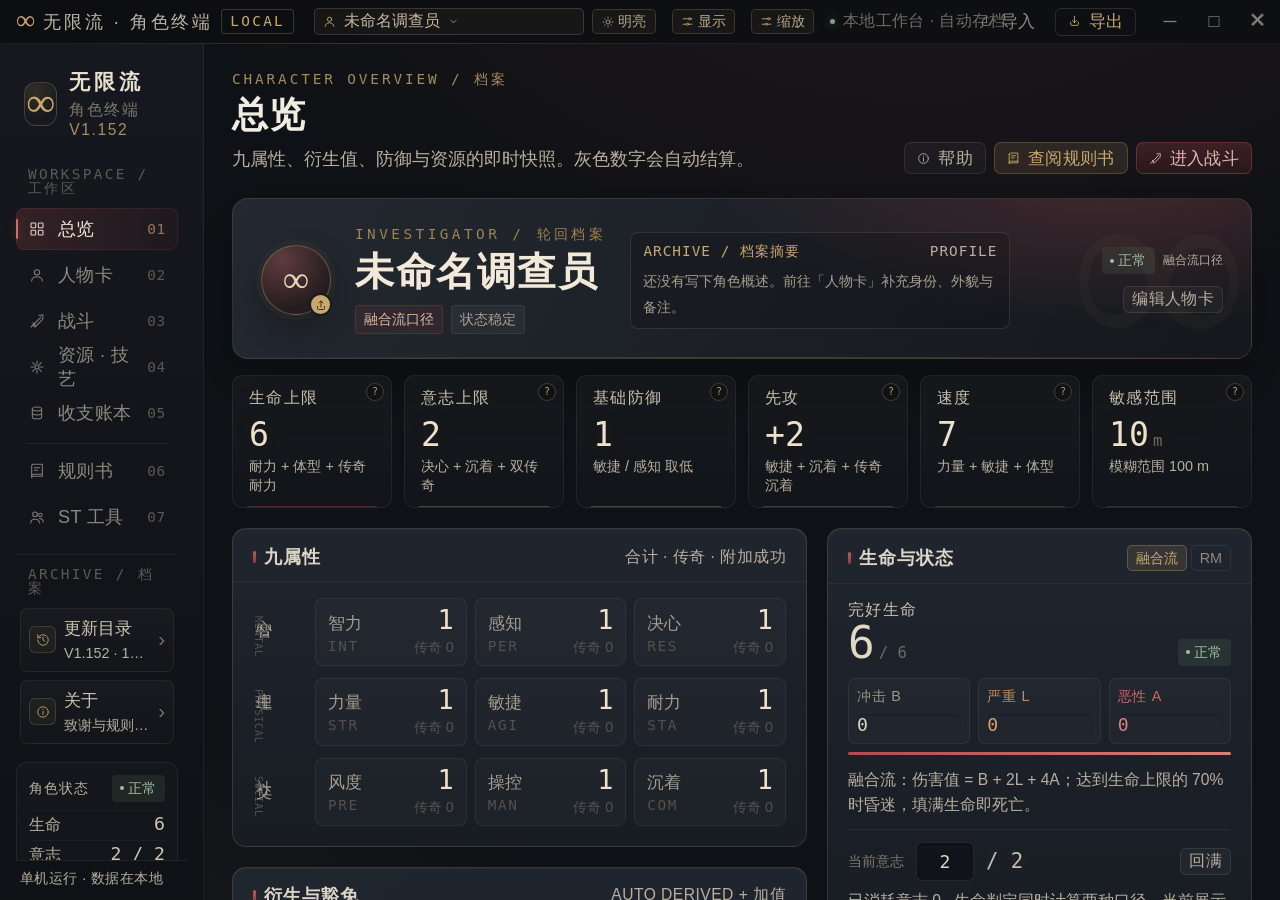
==== web/index.html @ dee2845f "feat: equipment effect boxes grow with content" ====
<!DOCTYPE html>
<html lang="zh-CN">
<head>
  <meta charset="UTF-8">
  <meta name="viewport" content="width=device-width, initial-scale=1.0">
  <meta name="color-scheme" content="dark light">
  <title>无限流 · 角色终端</title>
  <script>
    try {
      if (localStorage.getItem('infinite-terminal/theme') === 'light')
        document.documentElement.dataset.theme = 'light';
    } catch (e) {}
  </script>
  <link rel="stylesheet" href="app.css?v=167">
</head>
<body>
  <div class="app" id="app">
    <header class="titlebar" id="titlebar">
      <div class="titlebar-left">
        <span class="tiny-mark">∞</span>
        <span class="titlebar-name">无限流 · 角色终端</span>
        <span class="local-badge">LOCAL</span>
      </div>
      <div class="titlebar-center">
        <div class="character-switcher">
          <button class="character-switch-btn" data-action="toggle-character-menu" title="切换角色卡">
            <span class="character-switch-icon" data-icon="user"></span>
            <span id="character-switch-name">未命名调查员</span>
            <span class="character-switch-caret" data-icon="down"></span>
          </button>
          <div class="character-menu" id="character-menu" hidden></div>
        </div>
        <button class="theme-toggle" data-action="toggle-theme" title="切换明亮 / 暗黑模式">
          <span class="theme-toggle-icon" data-theme-icon></span><span data-theme-label>明亮</span>
        </button>
        <div class="display-control">
          <button class="display-toggle" data-action="toggle-display-panel" title="调节亮度 / 对比度 / 灰度">
            <span class="display-toggle-icon" data-icon="sliders"></span><span>显示</span>
          </button>
          <div class="display-panel" id="display-panel" hidden>
            <div class="display-head"><span>显示调节</span><button class="display-close" data-action="close-display-panel" title="关闭">×</button></div>
            <label class="display-row"><span>亮度</span><input id="display-brightness" type="range" min="70" max="130" step="1"><output id="display-brightness-value">100%</output></label>
            <label class="display-row"><span>对比度</span><input id="display-contrast" type="range" min="70" max="130" step="1"><output id="display-contrast-value">100%</output></label>
            <label class="display-row"><span>灰度</span><input id="display-grayscale" type="range" min="0" max="100" step="1"><output id="display-grayscale-value">0%</output></label>
            <div class="display-actions"><button class="btn small" data-action="reset-display">恢复默认</button></div>
          </div>
        </div>
        <div class="display-control zoom-control">
          <button class="display-toggle" data-action="toggle-zoom-panel" title="缩放整个软件界面">
            <span class="display-toggle-icon" data-icon="sliders"></span><span>缩放</span>
          </button>
          <div class="display-panel" id="zoom-panel" hidden>
            <div class="display-head"><span>缩放</span><button class="display-close" data-action="close-zoom-panel" title="关闭">×</button></div>
            <label class="display-row"><span>界面</span><input id="ui-zoom-range" type="range" min="85" max="150" step="5"><output id="ui-zoom-value">115%</output></label>
            <label class="display-row"><span>字体</span><input id="font-zoom-range" type="range" min="80" max="150" step="5"><output id="font-zoom-value">100%</output></label>
            <div class="display-actions"><button class="btn small" data-action="reset-ui-zoom">恢复默认</button></div>
          </div>
        </div>
        <span class="save-dot" id="save-dot"></span>
        <span id="save-label">本地工作台 · 自动存档</span>
      </div>
      <div class="titlebar-right">
        <button class="tb-action" data-action="import" title="导入角色卡 JSON">
          <span data-icon="upload"></span><span>导入</span>
        </button>
        <button class="tb-action primary" data-action="export" title="导出角色卡 JSON">
          <span data-icon="download"></span><span>导出</span>
        </button>
        <div class="window-controls">
          <button class="win-btn" data-window="minimize" title="最小化"><span>─</span></button>
          <button class="win-btn" data-window="maximize" title="最大化"><span id="max-icon">□</span></button>
          <button class="win-btn close" data-window="close" title="关闭"><span>✕</span></button>
        </div>
      </div>
    </header>

    <div class="shell">
      <aside class="sidebar">
        <div class="side-scroll">
        <div class="brand">
          <div class="brand-mark">∞</div>
          <div class="brand-text">
            <div class="brand-title">无限流</div>
            <div class="brand-sub">角色终端 <span>V1.152</span></div>
          </div>
        </div>

        <div class="side-label">WORKSPACE / 工作区</div>
        <nav class="nav" id="nav">
          <button class="nav-item active" data-nav="overview">
            <span class="nav-icon" data-icon="grid"></span>
            <span class="nav-text">总览</span>
            <span class="nav-key">01</span>
          </button>
          <button class="nav-item" data-nav="character">
            <span class="nav-icon" data-icon="user"></span>
            <span class="nav-text">人物卡</span>
            <span class="nav-key">02</span>
          </button>
          <button class="nav-item" data-nav="combat">
            <span class="nav-icon" data-icon="sword"></span>
            <span class="nav-text">战斗</span>
            <span class="nav-key">03</span>
          </button>
          <button class="nav-item" data-nav="resources">
            <span class="nav-icon" data-icon="spark"></span>
            <span class="nav-text">资源 · 技艺</span>
            <span class="nav-key">04</span>
          </button>
          <button class="nav-item" data-nav="ledger">
            <span class="nav-icon" data-icon="coin"></span>
            <span class="nav-text">收支账本</span>
            <span class="nav-key">05</span>
          </button>
          <button class="nav-item rules-nav" data-nav="rules">
            <span class="nav-icon" data-icon="book"></span>
            <span class="nav-text">规则书</span>
            <span class="nav-key">06</span>
          </button>
          <button class="nav-item" data-nav="st">
            <span class="nav-icon" data-icon="users"></span>
            <span class="nav-text">ST 工具</span>
            <span class="nav-key">07</span>
          </button>
        </nav>

        <div class="side-label side-label-tools">ARCHIVE / 档案</div>
        <div class="side-tools">
          <button class="side-tool" data-action="changelog-open">
            <span class="side-tool-icon" data-icon="history"></span>
            <span class="side-tool-text"><b>更新目录</b><small>V1.152 · 149 版</small></span>
            <span class="side-tool-arrow">›</span>
          </button>
          <button class="side-tool" data-action="about-open">
            <span class="side-tool-icon" data-icon="info"></span>
            <span class="side-tool-text"><b>关于</b><small>致谢与规则书贡献者</small></span>
            <span class="side-tool-arrow">›</span>
          </button>
        </div>

        <div class="side-spacer"></div>

        <div class="side-vitals" id="side-vitals">
          <div class="vitals-head">
            <span>角色状态</span>
            <span class="status-pill muted" id="side-status">未建卡</span>
          </div>
          <div class="vital-row"><span>生命</span><b id="side-hp">—</b></div>
          <div class="vital-row"><span>意志</span><b id="side-will">—</b></div>
          <div class="vital-row"><span>先攻</span><b id="side-init">—</b></div>
          <div class="vital-row"><span>速度</span><b id="side-speed">—</b></div>
          <div class="vital-row"><span>基础防御</span><b id="side-def">—</b></div>
        </div>

        <div class="side-rule"></div>
        <div class="side-chm" id="side-chm">
          <div class="chm-dot" id="chm-dot"></div>
          <div>
            <div class="chm-label">CHM 规则库</div>
            <div class="chm-count" id="chm-count">扫描中…</div>
          </div>
        </div>
        </div>
        <div class="side-foot">
          <span>单机运行 · 数据在本地</span>
        </div>
      </aside>

      <main class="main" id="main">
        <section class="view active" id="view-overview"></section>
        <section class="view" id="view-character"></section>
        <section class="view" id="view-combat"></section>
        <section class="view" id="view-resources"></section>
        <section class="view" id="view-ledger"></section>
        <section class="view" id="view-rules"></section>
        <section class="view" id="view-st"></section>
      </main>
    </div>
  </div>

  <div class="modal-layer" id="modal-layer" hidden>
    <div class="modal-card" id="modal-card"></div>
  </div>

  <div class="about-layer" id="about-layer" hidden>
    <div class="about-stage" role="dialog" aria-modal="true" aria-labelledby="about-title">
      <button class="about-close" data-action="about-close" title="返回规则书">✕</button>
      <div class="about-emblem" aria-hidden="true">
        <span class="about-orbit orbit-a"></span>
        <span class="about-orbit orbit-b"></span>
        <span class="about-mark">∞</span>
      </div>
      <div class="about-kicker">RULEBOOK CONTRIBUTORS · 致谢</div>
      <h2 class="about-title" id="about-title">致 谢</h2>
      <div class="about-divider" aria-hidden="true"><i></i><span>◆</span><i></i></div>
      <div class="about-credit-grid">
        <div class="about-credit-card">
          <div class="about-credit-label">RULEBOOK / 规则书贡献</div>
          <p class="about-credit-text">感谢 <b>滑稽金_金子</b>、<b>觉妖怪</b>、<b>啤酒鸦</b> 和<b>广大群友</b>对群友版无限流规则书的贡献</p>
        </div>
        <div class="about-credit-card">
          <div class="about-credit-label">SOFTWARE / 软件构建</div>
          <p class="about-credit-text">感谢 <b>滑稽金_金子</b> 对本软件的立项，构建，以及后续的维护</p>
        </div>
      </div>
      <div class="about-signature">
        <span class="about-seal">∞</span>
        <span>无限流 · 角色终端</span>
        <span class="about-dot">·</span>
        <span>V1.152</span>
      </div>
      <div class="about-actions">
        <button class="btn gold" data-action="about-check-update">⟳ 检查更新</button>
        <button class="btn" data-action="about-reset">重置</button>
        <button class="btn" data-action="about-close">返回</button>
      </div>
    </div>
  </div>

  <div class="changelog-layer" id="changelog-layer" hidden>
    <div class="changelog-stage" role="dialog" aria-modal="true" aria-labelledby="changelog-title">
      <button class="about-close" data-action="changelog-close" title="关闭更新目录">✕</button>
      <div class="changelog-head">
        <div class="about-kicker">CHANGELOG · 更新目录</div>
        <h2 class="changelog-title" id="changelog-title">版本记录</h2>
        <div class="changelog-sub">按每次更新递增 · 共 <b id="changelog-count">149</b> 个版本 · 当前 <span id="changelog-current">V1.152</span></div>
        <div class="about-divider"><i></i><span>◆</span><i></i></div>
      </div>
      <div class="changelog-scroll" id="changelog-list"></div>
      <div class="changelog-actions"><button class="btn gold" data-action="changelog-close">返回</button></div>
    </div>
  </div>

  <div class="guide-layer" id="guide-layer" hidden>
    <div class="guide-spotlight" id="guide-spotlight" hidden></div>
    <div class="guide-card" id="guide-card" role="dialog" aria-modal="true" aria-labelledby="guide-title">
      <div class="guide-head"><span class="guide-kicker" id="guide-kicker">新手引导</span><button class="guide-skip" data-action="guide-skip">跳过</button></div>
      <div class="guide-title" id="guide-title"></div>
      <div class="guide-body" id="guide-body"></div>
      <div class="guide-actions">
        <button class="btn" data-action="guide-prev">上一步</button>
        <button class="btn gold" data-action="guide-next">下一步</button>
      </div>
    </div>
  </div>

  <div class="toasts" id="toasts"></div>

  <script src="data.js?v=167"></script>
  <script src="calc.js?v=167"></script>
  <script src="app.js?v=167"></script>
</body>
</html>
---- web/app.css ----
:root {
  --bg: #0e1115;
  --bg-deep: #0a0c0f;
  --panel: #1a1f27;
  --panel-2: #202630;
  --panel-3: #28303b;
  --line: rgba(211, 194, 162, 0.16);
  --line-strong: rgba(211, 194, 162, 0.28);
  --text: #f1ece2;
  --text-soft: #ddd5c7;
  --muted: #b1a99b;
  --dim: #918a7e;
  --faint: #7c766a;
  --note: #b9af9f;
  --note-strong: #c9bfaf;
  --note-soft: #a89e8e;
  --crimson: #b8494e;
  --crimson-bright: #d76a62;
  --crimson-soft: rgba(184, 73, 78, 0.14);
  --gold: #c9a86e;
  --num: #e8ca92;
  --ok: #b4cbab;
  --attr-mental: #8bbbd8;
  --attr-physical: #9fc38f;
  --attr-social: #e2c486;
  --gold-soft: rgba(201, 168, 110, 0.13);
  --teal: #62a9a3;
  --green: #7ca47b;
  --orange: #c28b5b;
  --red: #d05e5e;
  --shadow: 0 18px 48px rgba(0, 0, 0, 0.28);
  --radius: 14px;
  --radius-sm: 9px;
  --font: "Microsoft YaHei UI", "Microsoft YaHei", "PingFang SC", "Segoe UI", sans-serif;
  --mono: "Cascadia Code", "Consolas", "SFMono-Regular", monospace;
}

* { box-sizing: border-box; }
html, body { height: 100%; }
body {
  margin: 0;
  background: var(--bg);
  color: var(--text);
  font-family: var(--font);
  font-size: 13px;
  overflow: hidden;
  -webkit-font-smoothing: antialiased;
}
button, input, select, textarea { font: inherit; color: inherit; }
button { border: none; background: none; cursor: pointer; }
a { color: var(--gold); }
::selection { background: rgba(201, 168, 110, 0.32); color: #fff; }
::-webkit-scrollbar { width: 9px; height: 9px; }
::-webkit-scrollbar-track { background: transparent; }
::-webkit-scrollbar-thumb { background: #30343b; border-radius: 8px; border: 2px solid var(--bg); }
::-webkit-scrollbar-thumb:hover { background: #464a50; }

.app { height: 100vh; display: flex; flex-direction: column; background:
  radial-gradient(1200px 680px at 72% -10%, rgba(184, 73, 78, 0.10), transparent 62%),
  radial-gradient(900px 500px at 5% 108%, rgba(201, 168, 110, 0.05), transparent 60%),
  var(--bg);
}

/* ---------------- title bar ---------------- */
.titlebar {
  height: 44px;
  flex: 0 0 44px;
  display: grid;
  grid-template-columns: auto minmax(0, 1fr) auto;
  align-items: center;
  gap: 20px;
  padding: 0 0 0 16px;
  background: rgba(12, 14, 18, 0.86);
  border-bottom: 1px solid rgba(255,255,255,0.055);
  user-select: none;
  position: relative;
  z-index: 20;
  cursor: grab;
}
.titlebar:active { cursor: grabbing; }
.titlebar button { cursor: pointer; }
.titlebar::after {
  content: "";
  position: absolute; left: 0; right: 0; bottom: -1px; height: 1px;
  background: linear-gradient(90deg, transparent, rgba(201,168,110,.18), transparent 60%);
  pointer-events: none;
}
.titlebar-left { display: flex; align-items: center; gap: 8px; min-width: 0; }
.tiny-mark {
  font-family: Georgia, serif; font-size: 20px; line-height: 1; color: var(--gold);
  transform: translateY(-1px);
}
.titlebar-name { font-size: 12px; letter-spacing: .16em; color: #bab3a5; white-space: nowrap; }
.local-badge {
  font: 10px/1 var(--mono); letter-spacing: .16em; color: var(--gold);
  padding: 4px 8px; border: 1px solid rgba(201,168,110,.26); border-radius: 3px;
}
.titlebar-center {
  display: flex; align-items: center; justify-self: start; gap: 8px; font-size: 11px; color: #706c63;
  letter-spacing: .04em; white-space: nowrap;
}
.save-dot { width: 5px; height: 5px; border-radius: 50%; background: #5f645c; transition: .25s; }
.save-dot.on { background: var(--green); box-shadow: 0 0 8px rgba(124,164,123,.5); }
.titlebar-right { display: flex; align-items: center; height: 100%; justify-self: end; }
.character-switcher { position: relative; display: flex; align-items: center; }
.character-switch-btn {
  width: 270px; max-width: 270px; height: 27px; display: inline-flex; align-items: center; gap: 8px;
  padding: 0 8px; border-radius: 5px; border: 1px solid rgba(201,168,110,.22);
  background: rgba(201,168,110,.055); color: #c7b89f; font-size: 11px;
}
.character-switch-btn:hover { border-color: rgba(201,168,110,.48); background: rgba(201,168,110,.11); color: #f0dfbf; }
.character-switch-icon { width: 13px; height: 13px; display: flex; color: var(--gold); }
.character-switch-icon svg { width: 13px; height: 13px; }
#character-switch-name { max-width: 200px; overflow: hidden; text-overflow: ellipsis; white-space: nowrap; }
.character-switch-caret { width: 12px; height: 12px; display: flex; color: var(--note); }
.character-switch-caret svg { width: 11px; height: 11px; }
.character-menu {
  position: absolute; top: 34px; left: 0; width: 286px; z-index: 80;
  padding: 8px; border-radius: 9px; border: 1px solid rgba(201,168,110,.26);
  background: linear-gradient(180deg, #1c222b, #151a21); box-shadow: 0 18px 48px rgba(0,0,0,.5);
}
.character-menu[hidden] { display: none; }
.cm-head { display: flex; justify-content: space-between; align-items: center; padding: 2px 4px 8px; color: var(--note); font-size: 10px; letter-spacing: .08em; }
.cm-head b { color: var(--gold); font: 11px/1 var(--mono); font-weight: 400; }
.cm-list { display: flex; flex-direction: column; gap: 2px; max-height: 250px; overflow-y: auto; }
.cm-item { width: 100%; text-align: left; display: flex; flex-direction: column; gap: 2px; padding: 8px 8px; border-radius: 5px; border: 1px solid transparent; }
.cm-item:hover { background: rgba(201,168,110,.07); }
.cm-item.active { background: rgba(201,168,110,.1); border-color: rgba(201,168,110,.25); }
.cm-name { color: var(--note-strong); font-size: 11px; overflow: hidden; text-overflow: ellipsis; white-space: nowrap; }
.cm-meta { color: var(--note); font-size: 10px; }
.cm-actions { display: flex; gap: 4px; margin-top: 8px; padding-top: 8px; border-top: 1px solid var(--line); }
.cm-actions button { flex: 1; padding: 4px 2px; border-radius: 4px; border: 1px solid var(--line); color: var(--note); font-size: 10px; }
.cm-actions button:hover { color: var(--gold); border-color: rgba(201,168,110,.35); background: rgba(201,168,110,.06); }
html[data-theme="light"] .character-switch-btn { color: var(--note); background: rgba(143,106,50,.07); border-color: rgba(143,106,50,.25); }
html[data-theme="light"] .character-switch-btn:hover { color: var(--text-soft); background: rgba(143,106,50,.14); }
html[data-theme="light"] .character-menu { background: #fbf7ef; border-color: rgba(143,106,50,.25); box-shadow: 0 18px 48px rgba(70,50,20,.18); }
html[data-theme="light"] .cm-item:hover { background: rgba(143,106,50,.07); }
html[data-theme="light"] .cm-item.active { background: rgba(143,106,50,.12); border-color: rgba(143,106,50,.3); }
html[data-theme="light"] .cm-name { color: var(--text-soft); }
html[data-theme="light"] .cm-meta { color: var(--dim); }
.display-control { position: relative; display: flex; align-items: center; }
.display-toggle {
  height: 25px; display: inline-flex; align-items: center; gap: 4px; padding: 0 8px;
  border-radius: 5px; border: 1px solid rgba(201,168,110,.22); background: rgba(201,168,110,.055);
  color: #b9a98d; font-size: 10px; margin-right: 8px;
}
.display-toggle:hover { color: #f1dbaa; border-color: rgba(201,168,110,.48); background: rgba(201,168,110,.12); }
.display-toggle-icon { display: flex; width: 13px; height: 13px; color: var(--gold); }
.display-toggle-icon svg { width: 13px; height: 13px; }
.display-panel {
  position: absolute; top: 34px; right: 0; width: 255px; z-index: 90;
  padding: 12px 12px; border-radius: 9px; border: 1px solid rgba(201,168,110,.27);
  background: linear-gradient(180deg, #1c222b, #151a21); box-shadow: 0 18px 48px rgba(0,0,0,.5);
}
.display-panel[hidden] { display: none; }
.display-head { display: flex; align-items: center; justify-content: space-between; color: var(--gold); font-size: 10px; letter-spacing: .08em; padding-bottom: 8px; }
.display-close { color: var(--note); font-size: 15px; line-height: 1; padding: 0 2px; }
.display-close:hover { color: var(--gold); }
.display-row { display: grid; grid-template-columns: 42px minmax(0,1fr) 38px; align-items: center; gap: 8px; margin-top: 8px; color: var(--note); font-size: 10px; }
.display-row input[type="range"] { width: 100%; accent-color: #c9a86e; height: 14px; }
.display-row output { color: var(--note-strong); font: 10px/1 var(--mono); text-align: right; }
.display-actions { display: flex; justify-content: flex-end; margin-top: 12px; padding-top: 8px; border-top: 1px solid var(--line); }
.display-actions .btn { height: 23px; font-size: 10px; }
html[data-theme="light"] .display-toggle { color: var(--note); border-color: rgba(143,106,50,.3); background: rgba(143,106,50,.09); }
html[data-theme="light"] .display-panel { background: #fbf7ef; border-color: rgba(143,106,50,.25); box-shadow: 0 18px 48px rgba(70,50,20,.18); }
html[data-theme="light"] .display-row { color: var(--note); }
html[data-theme="light"] .display-row output { color: var(--text-soft); }
.theme-toggle {
  height: 25px; display: inline-flex; align-items: center; gap: 4px;
  padding: 0 8px; margin-right: 8px; border-radius: 5px;
  border: 1px solid rgba(201,168,110,.22); background: rgba(201,168,110,.055);
  color: #b9a98d; font-size: 10px; letter-spacing: .03em; transition: .16s;
}
.theme-toggle-icon { display: flex; align-items: center; justify-content: center; width: 13px; height: 13px; }
.theme-toggle-icon svg { width: 12px; height: 12px; }
.theme-toggle:hover { color: #f1dbaa; border-color: rgba(201,168,110,.48); background: rgba(201,168,110,.12); }
.tb-action {
  height: 28px; display: inline-flex; align-items: center; gap: 8px;
  padding: 0 12px; margin-right: 8px; border-radius: 6px;
  color: #8f8a80; font-size: 11px; transition: .18s;
}
.tb-action svg { width: 13px; height: 13px; }
.tb-action:hover { color: var(--text); background: rgba(255,255,255,.05); }
.tb-action.primary { color: var(--gold); border: 1px solid rgba(201,168,110,.18); }
.tb-action.primary:hover { background: var(--gold-soft); }
.window-controls { display: flex; height: 100%; margin-left: 4px; }
.win-btn {
  width: 44px; height: 100%; display: flex; align-items: center; justify-content: center;
  color: #868179; font-size: 13px; transition: .15s;
}
.win-btn:hover { background: rgba(255,255,255,.07); color: #fff; }
.win-btn.close:hover { background: #a23b3e; }

/* ---------------- shell / sidebar ---------------- */
.shell { flex: 1; display: flex; min-height: 0; }
.sidebar {
  width: 218px; flex: 0 0 218px; display: flex; flex-direction: column;
  padding: 0; overflow: hidden;
  background: linear-gradient(180deg, rgba(22,25,31,.92), rgba(14,17,21,.96));
  border-right: 1px solid rgba(255,255,255,.06);
  position: relative;
}
.side-scroll {
  flex: 1; min-height: 0; display: flex; flex-direction: column;
  padding: 24px 16px 8px; overflow-y: auto; overflow-x: hidden;
  overscroll-behavior: contain; scrollbar-gutter: stable;
}
.sidebar::after {
  content: ""; position: absolute; top: 0; right: -1px; width: 1px; height: 200px;
  background: linear-gradient(180deg, rgba(201,168,110,.35), transparent);
}
.brand { display: flex; align-items: center; gap: 12px; padding: 0 8px 28px; }
.brand-mark {
  width: 44px; height: 44px; display: flex; align-items: center; justify-content: center;
  font: 31px/1 Georgia, serif; color: var(--gold);
  border: 1px solid rgba(201,168,110,.26); border-radius: 12px;
  background: radial-gradient(circle at 35% 25%, rgba(201,168,110,.16), rgba(0,0,0,0) 70%);
  box-shadow: inset 0 0 20px rgba(201,168,110,.035);
}
.brand-title { font-size: 15px; letter-spacing: .18em; color: #e9dfce; font-weight: 600; }
.brand-sub { margin-top: 4px; font-size: 10px; color: var(--faint); letter-spacing: .1em; }
.brand-sub span { color: #a88e5e; }
.side-label {
  padding: 0 12px 12px; font: 10px/1 var(--mono); letter-spacing: .16em; color: #5d5a53;
}
.nav { display: flex; flex-direction: column; gap: 4px; }
.nav-item {
  position: relative; display: flex; align-items: center; gap: 12px;
  height: 42px; padding: 0 12px; border-radius: 8px;
  color: #8d887e; text-align: left; transition: .18s;
}
.nav-item:hover { color: #ddd4c4; background: rgba(255,255,255,.035); }
.nav-item.active {
  color: #f1e7d6; background: linear-gradient(90deg, rgba(184,73,78,.20), rgba(184,73,78,.05));
  box-shadow: inset 0 0 0 1px rgba(184,73,78,.16);
}
.nav-item.active::before {
  content: ""; position: absolute; left: 0; top: 11px; bottom: 11px; width: 2px;
  background: var(--crimson-bright); border-radius: 2px; box-shadow: 0 0 8px rgba(215,106,98,.4);
}
.nav-icon { width: 18px; height: 18px; display: flex; align-items: center; justify-content: center; opacity: .9; }
.nav-icon svg { width: 16px; height: 16px; }
.nav-text { flex: 1; font-size: 13px; letter-spacing: .02em; }
.nav-key { font: 10px/1 var(--mono); color: #5c5850; letter-spacing: .05em; }
.nav-item.active .nav-key { color: #9b7360; }
.nav-item.rules-nav { margin-top: 12px; }
.nav-item.rules-nav::after {
  content: ""; position: absolute; top: -7px; left: 10px; right: 10px; height: 1px;
  background: rgba(255,255,255,.065);
}
.side-spacer { flex: 1; min-height: 10px; }
.side-label-tools { margin-top: 16px; padding-top: 12px; border-top: 1px solid rgba(255,255,255,.055); }
.side-tools { display: flex; flex-direction: column; gap: 8px; padding: 0 4px; margin-bottom: 8px; }
.side-tool {
  width: 100%; display: flex; align-items: center; gap: 8px; padding: 8px 8px;
  border: 1px solid rgba(201,168,110,.1); border-radius: 8px;
  background: linear-gradient(180deg, rgba(255,255,255,.032), rgba(255,255,255,.012));
  text-align: left; transition: .16s;
}
.side-tool:hover { border-color: rgba(201,168,110,.28); background: rgba(201,168,110,.065); }
.side-tool-icon {
  width: 27px; height: 27px; flex: 0 0 27px; display: flex; align-items: center; justify-content: center;
  border-radius: 6px; border: 1px solid rgba(201,168,110,.2); color: #bb9b66;
  background: rgba(201,168,110,.06);
}
.side-tool-icon svg { width: 14px; height: 14px; }
.side-tool-text { display: flex; flex-direction: column; gap: 4px; min-width: 0; flex: 1; }
.side-tool-text b { font-size: 12px; color: #d0c4b1; font-weight: 500; }
.side-tool-text small { font-size: 10px; color: #7c7467; white-space: nowrap; overflow: hidden; text-overflow: ellipsis; }
.side-tool-arrow { color: #7f7157; font-size: 15px; line-height: 1; }
.side-vitals {
  border: 1px solid rgba(255,255,255,.065); border-radius: 10px;
  background: rgba(255,255,255,.018); padding: 12px 12px 8px;
}
.vitals-head { display: flex; align-items: center; justify-content: space-between; margin-bottom: 8px; }
.vitals-head > span:first-child { font-size: 10px; color: #777269; letter-spacing: .08em; }
.status-pill {
  display: inline-flex; align-items: center; gap: 4px; padding: 4px 8px; border-radius: 4px;
  font-size: 10px; letter-spacing: .04em; background: rgba(124,164,123,.12); color: #9fc09b;
}
.status-pill::before { content: ""; width: 4px; height: 4px; border-radius: 50%; background: currentColor; }
.status-pill.muted { background: rgba(255,255,255,.05); color: #8c877d; }
.status-pill.dead { background: rgba(208,94,94,.14); color: #e08181; }
.status-pill.down { background: rgba(194,139,91,.14); color: #d9a16e; }
.vital-row { display: flex; align-items: baseline; justify-content: space-between; gap: 8px; padding: 4px 0; border-top: 1px solid rgba(255,255,255,.04); }
.vital-row:first-of-type { border-top: none; }
.vital-row span { font-size: 10px; color: #78736a; }
.vital-row b { font: 12px/1 var(--mono); color: #cfc6b6; font-weight: 500; white-space: nowrap; flex: 0 0 auto; }
.vital-row span { min-width: 0; }
.side-rule { height: 1px; background: rgba(255,255,255,.055); margin: 12px 2px 12px; }
.side-chm { display: flex; gap: 8px; align-items: center; padding: 0 4px 12px; }
.chm-dot {
  width: 7px; height: 7px; border-radius: 50%; background: #615d55; flex: 0 0 auto;
  box-shadow: 0 0 0 3px rgba(255,255,255,.03);
}
.chm-dot.ready { background: var(--teal); box-shadow: 0 0 9px rgba(98,169,163,.45); }
.chm-dot.busy { background: var(--gold); animation: pulse 1.3s infinite; }
.chm-label { font-size: 10px; color: #8a8479; letter-spacing: .04em; }
.chm-count { font-size: 10px; color: #625e56; margin-top: 4px; }
.side-foot {
  flex: 0 0 auto; display: flex; align-items: center; justify-content: space-between;
  margin: 0 16px; padding: 8px 4px 12px;
  border-top: 1px solid rgba(255,255,255,.07);
}
.side-foot span { font-size: 10px; color: #56534d; letter-spacing: .03em; }
.text-btn { font-size: 10px; color: #6f6a61; padding: 2px; }
.text-btn:hover { color: var(--crimson-bright); }

/* ---------------- main / generic ---------------- */
.main { flex: 1; min-width: 0; overflow-y: auto; overflow-x: hidden; padding: 32px 36px 64px; position: relative; }
.main.rules-mode { overflow: hidden; padding: 24px 28px 20px; display: flex; flex-direction: column; }
.view { display: none; }
.view.active { display: block; animation: fadeUp .22s ease both; }
#view-rules.active { display: flex; flex-direction: column; flex: 1; min-height: 0; }
@keyframes fadeUp { from { opacity: 0; transform: translateY(5px); } to { opacity: 1; transform: none; } }
@keyframes pulse { 0%,100% { opacity: 1; } 50% { opacity: .35; } }

.page-head { display: flex; align-items: flex-end; justify-content: space-between; gap: 20px; margin-bottom: 24px; }
.eyebrow { font: 10px/1 var(--mono); letter-spacing: .2em; color: var(--gold); opacity: .8; margin-bottom: 8px; }
.page-title { margin: 0; font-size: 27px; font-weight: 600; letter-spacing: .035em; color: var(--text); line-height: 1.2; }
.page-title small { font-size: 13px; font-weight: 400; letter-spacing: .08em; color: var(--faint); margin-left: 12px; }
.page-desc { margin: 8px 0 0; color: #817b71; font-size: 11px; line-height: 1.6; }
.head-actions { display: flex; align-items: center; gap: 8px; flex: 0 0 auto; }

.btn {
  height: 32px; display: inline-flex; align-items: center; justify-content: center; gap: 8px;
  padding: 0 12px; border-radius: 7px; border: 1px solid rgba(255,255,255,.09);
  background: rgba(255,255,255,.035); color: var(--note); font-size: 11px;
  letter-spacing: .02em; transition: .17s; white-space: nowrap;
}
.btn svg { width: 13px; height: 13px; }
.btn:hover { color: var(--text); background: rgba(255,255,255,.065); border-color: rgba(255,255,255,.15); }
.btn:active { transform: translateY(1px); }
.btn.danger { color: var(--red); border-color: rgba(208,94,94,.34); background: rgba(208,94,94,.09); }
.btn.danger:hover { color: #ffb3ac; border-color: rgba(208,94,94,.6); background: rgba(208,94,94,.18); }
.btn.primary { border-color: rgba(184,73,78,.4); background: linear-gradient(180deg, rgba(184,73,78,.24), rgba(184,73,78,.13)); color: #e6b6af; }
.btn.primary:hover { background: rgba(184,73,78,.3); border-color: rgba(215,106,98,.5); }
.btn.gold { color: var(--gold); border-color: rgba(201,168,110,.25); background: var(--gold-soft); }
.btn.gold:hover { background: rgba(201,168,110,.18); }
.btn.small { height: 27px; padding: 0 8px; font-size: 10px; border-radius: 6px; }
.btn.icon { width: 31px; padding: 0; }
.btn.danger:hover { color: var(--red); border-color: rgba(208,94,94,.4); background: rgba(208,94,94,.1); }
.btn:disabled { opacity: .38; cursor: not-allowed; }

.panel {
  background: linear-gradient(180deg, rgba(33,39,48,.92), rgba(24,29,36,.95));
  border: 1px solid var(--line); border-radius: var(--radius);
  box-shadow: 0 1px 0 rgba(255,255,255,.035) inset;
}
.panel-head { display: flex; align-items: center; justify-content: space-between; gap: 12px; padding: 16px 20px 12px; border-bottom: 1px solid rgba(255,255,255,.055); }
.panel-head-right { display: flex; align-items: center; gap: 8px; min-width: 0; }
.collapsible .panel-head { cursor: pointer; user-select: none; }
.collapsible .panel-head:hover { background: rgba(255,255,255,.018); }
.collapse-btn {
  width: 23px; height: 23px; flex: 0 0 23px; display: flex; align-items: center; justify-content: center;
  border-radius: 4px; border: 1px solid rgba(201,168,110,.22); color: #b7a47f;
  background: rgba(201,168,110,.07); transition: .16s;
}
.collapse-btn svg { width: 12px; height: 12px; transform: rotate(90deg); transition: transform .18s ease; }
.collapse-btn.collapsed { color: #7f776b; border-color: rgba(255,255,255,.1); background: rgba(255,255,255,.025); }
.collapse-btn.collapsed svg { transform: rotate(0deg); }
.collapse-btn:hover { color: #f0dcb4; border-color: rgba(201,168,110,.45); background: rgba(201,168,110,.14); }
.panel-body.collapsed { display: none; }
.panel-title { display: flex; align-items: center; gap: 8px; font-size: 12px; color: #c9c1b3; letter-spacing: .05em; }
.panel-title::before { content: ""; width: 3px; height: 11px; border-radius: 2px; background: var(--crimson); opacity: .8; }
.panel-sub { font-size: 10px; color: #6e6961; letter-spacing: .03em; }
.panel-body { padding: 16px 20px 20px; }
.panel-body.flush { padding: 0; }

.section-grid { display: grid; gap: 20px; }
.g2 { grid-template-columns: repeat(2, minmax(0, 1fr)); }
.g3 { grid-template-columns: repeat(3, minmax(0, 1fr)); }
.g4 { grid-template-columns: repeat(4, minmax(0, 1fr)); }
.mt18 { margin-top: 20px; }
.mt12 { margin-top: 12px; }
.muted { color: var(--muted); }
.dim { color: var(--dim); }
.num { font-family: var(--mono); font-variant-numeric: tabular-nums; }
.gold { color: var(--gold); }
.crimson { color: var(--crimson-bright); }
.teal { color: var(--teal); }
.nowrap { white-space: nowrap; }
.empty {
  padding: 28px 20px; text-align: center; color: var(--faint); font-size: 11px;
  border: 1px dashed rgba(255,255,255,.09); border-radius: 10px; background: rgba(255,255,255,.012);
}
.empty b { display: block; color: var(--dim); font-weight: 500; margin-bottom: 4px; font-size: 12px; }

/* ---------------- fields ---------------- */
.field { display: flex; flex-direction: column; gap: 4px; min-width: 0; }
.field > label, .field-label { font-size: 10px; color: #7d776d; letter-spacing: .05em; }
.input, input[type="text"], input[type="number"], select, textarea {
  width: 100%; background: rgba(8,10,13,.5); border: 1px solid rgba(255,255,255,.09);
  border-radius: 6px; padding: 8px 8px; color: var(--text-soft); font-size: 12px;
  outline: none; transition: border-color .15s, background .15s, box-shadow .15s;
}
input[type="number"] { font-family: var(--mono); font-variant-numeric: tabular-nums; }
input[type="number"]::-webkit-outer-spin-button, input[type="number"]::-webkit-inner-spin-button { -webkit-appearance: none; margin: 0; }
input[type="number"] { -moz-appearance: textfield; }
input:focus, select:focus, textarea:focus {
  border-color: rgba(201,168,110,.48); background: rgba(12,15,19,.75);
  box-shadow: 0 0 0 2px rgba(201,168,110,.07);
}
input::placeholder, textarea::placeholder { color: #504d48; }
select {
  appearance: none; -webkit-appearance: none; padding-right: 24px;
  background-image: linear-gradient(45deg, transparent 50%, #777167 50%), linear-gradient(135deg, #777167 50%, transparent 50%);
  background-position: calc(100% - 13px) 50%, calc(100% - 9px) 50%;
  background-size: 4px 4px, 4px 4px; background-repeat: no-repeat;
}
select option { background: #1b1f26; color: var(--text-soft); }
textarea { resize: vertical; min-height: 72px; line-height: 1.7; }
.cell-input {
  width: 100%; min-width: 48px; background: rgba(0,0,0,.34); border: 1px solid var(--line);
  padding: 4px 8px; border-radius: 5px; font-size: 11px;
  box-shadow: inset 0 1px 2px rgba(0,0,0,.28);
  transition: border-color .15s, background .15s;
}
.cell-input:hover { border-color: var(--line-strong); background: rgba(0,0,0,.42); }
.cell-input:focus { border-color: var(--gold); background: rgba(0,0,0,.48); box-shadow: inset 0 1px 2px rgba(0,0,0,.3), 0 0 0 2px rgba(201,168,110,.14); }
.cell-input::placeholder { color: var(--dim); }

.input-suffix { position: relative; }
.input-suffix > span { position: absolute; right: 8px; top: 50%; transform: translateY(-50%); font-size: 10px; color: #5f5b53; pointer-events: none; }

/* ---------------- overview ---------------- */
.hero {
  position: relative; overflow: hidden; border-radius: 16px;
  border: 1px solid rgba(201,168,110,.17);
  background:
    radial-gradient(640px 240px at 88% -20%, rgba(184,73,78,.28), transparent 65%),
    linear-gradient(118deg, rgba(37,42,50,.94), rgba(20,24,29,.96));
  padding: 28px 28px 24px;
  display: flex; align-items: center; gap: 24px;
  min-height: 154px;
  box-shadow: 0 22px 60px rgba(0,0,0,.23);
}
.hero::before {
  content: "∞"; position: absolute; right: 18px; top: -54px; font: 250px/1 Georgia, serif;
  color: rgba(201,168,110,.045); pointer-events: none; letter-spacing: -.06em;
}
.hero::after {
  content: ""; position: absolute; left: 0; right: 0; bottom: 0; height: 1px;
  background: linear-gradient(90deg, transparent, rgba(201,168,110,.5), transparent);
  opacity: .5;
}
.hero-avatar {
  width: 70px; height: 70px; flex: 0 0 70px; border-radius: 50%;
  display: flex; align-items: center; justify-content: center;
  background: radial-gradient(circle at 30% 20%, #5f3b3e, #241c1e 70%);
  border: 1px solid rgba(201,168,110,.38);
  color: #e6d5b7; font-size: 28px; font-family: Georgia, serif;
  box-shadow: 0 0 0 5px rgba(201,168,110,.04), 0 12px 30px rgba(0,0,0,.3);
  position: relative; cursor: pointer;
}
.hero-avatar img { width: 100%; height: 100%; object-fit: cover; border-radius: 50%; display: block; }
.avatar-letter { line-height: 1; }
.avatar-badge {
  position: absolute; right: -2px; bottom: -2px; width: 23px; height: 23px;
  display: flex; align-items: center; justify-content: center; border-radius: 50%;
  color: #1a1510; background: var(--gold); border: 2px solid #171b21;
}
.avatar-badge svg { width: 12px; height: 12px; }
.avatar-remove {
  position: absolute; top: -4px; right: -4px; width: 20px; height: 20px;
  display: flex; align-items: center; justify-content: center; border-radius: 50%;
  color: #cbb9a0; background: rgba(20,20,22,.9); border: 1px solid rgba(201,168,110,.3);
}
.avatar-remove svg { width: 10px; height: 10px; }
.avatar-remove:hover { color: #fff; border-color: rgba(201,168,110,.6); }
.hero-main { flex: 1; min-width: 0; position: relative; z-index: 1; display: flex; align-items: center; gap: 24px; }
.hero-profile { flex: 0 1 auto; min-width: 0; }
.hero-summary {
  flex: 1 1 330px; min-width: 220px; max-width: 380px; padding: 8px 12px;
  border: 1px solid rgba(201,168,110,.16); border-radius: 8px;
  background: rgba(10,13,17,.22); z-index: 1;
}
.hero-summary-head { display: flex; justify-content: space-between; gap: 8px; color: var(--gold); font: 10px/1.4 var(--mono); letter-spacing: .1em; }
.hero-summary-head em { color: var(--note); font-style: normal; overflow: hidden; text-overflow: ellipsis; white-space: nowrap; }
.hero-summary-text { margin-top: 8px; color: var(--note); font-size: 10px; line-height: 1.75; max-height: 62px; overflow-y: auto; padding-right: 4px; }
.hero-summary-text .dim { color: var(--note-soft); }
.hero-identity-compact {
  display: inline-flex; align-items: center; gap: 4px; padding: 4px 8px; margin-right: 76px;
  border: 1px solid rgba(201,168,110,.24); border-radius: 4px;
  color: var(--gold); font-size: 10px; background: rgba(201,168,110,.055);
}
.hero-identity-compact:hover { border-color: rgba(201,168,110,.5); background: rgba(201,168,110,.12); }
.hero-identity-compact svg { width: 11px; height: 11px; }
.hero-identity-compact span { opacity: .7; }
html[data-theme="light"] .hero-summary { background: rgba(255,253,248,.55); border-color: rgba(143,106,50,.18); }
html[data-theme="light"] .hero-identity-compact { color: var(--num); border-color: rgba(143,106,50,.28); background: rgba(143,106,50,.07); }
@media (max-width: 1120px) { .hero-summary { display: none; } }
.hero-kicker { font: 10px/1 var(--mono); letter-spacing: .24em; color: #9e8352; margin-bottom: 8px; }
.hero-name { font-size: 30px; font-weight: 600; letter-spacing: .04em; line-height: 1.1; color: #f2e9d9; white-space: nowrap; overflow: hidden; text-overflow: ellipsis; }
.hero-tags { display: flex; flex-wrap: wrap; gap: 8px; margin-top: 12px; }
.hero-tag { font-size: 10px; color: #a9a193; background: rgba(255,255,255,.045); border: 1px solid rgba(255,255,255,.07); padding: 4px 8px; border-radius: 4px; }
.hero-tag.accent { color: #dbb79c; border-color: rgba(184,73,78,.25); background: rgba(184,73,78,.1); }
.hero-side { display: flex; flex-direction: column; align-items: flex-end; gap: 12px; position: relative; z-index: 1; }
.hero-status { display: flex; align-items: center; gap: 8px; }
.hero-actions { display: flex; gap: 8px; }

.stat-strip { display: grid; grid-template-columns: repeat(6, 1fr); gap: 12px; margin-top: 16px; }
.stat-card {
  padding: 12px 16px 12px; border-radius: 10px; border: 1px solid rgba(255,255,255,.065);
  background: linear-gradient(180deg, rgba(255,255,255,.035), rgba(255,255,255,.012));
  position: relative; overflow: hidden;
}
.stat-card::after { content: ""; position: absolute; left: 14px; right: 14px; bottom: 0; height: 1px; background: var(--accent, rgba(201,168,110,.4)); opacity: .5; }
.stat-label { font-size: 10px; color: #777268; letter-spacing: .08em; }
.stat-value { font: 23px/1.1 var(--mono); color: #edd08a; margin-top: 8px; font-weight: 400; }
.stat-value small { font-size: 10px; color: #6f6a61; margin-left: 4px; }
.stat-foot { margin-top: 4px; font-size: 10px; color: var(--faint); }

.stat-help {
  position: absolute; right: 7px; top: 7px; z-index: 2;
  width: 18px; height: 18px; border-radius: 50%;
  border: 1px solid rgba(201,168,110,.28); background: rgba(12,14,18,.55);
  color: #b99a67; font: 11px/1 var(--mono); font-size: 10px !important; cursor: pointer;
  display: flex; align-items: center; justify-content: center;
}
.stat-help:hover { color: #f0d39c; border-color: rgba(201,168,110,.6); background: rgba(201,168,110,.12); }
.stat-guide-layer {
  position: fixed; inset: 0; z-index: 320; display: flex; align-items: center; justify-content: center;
  padding: 24px; background: rgba(4,6,9,.82);
  opacity: 1;
}
.stat-guide-card {
  position: relative; width: min(660px, 94vw); max-height: 88vh; overflow: auto; scrollbar-gutter: stable;
  padding: 28px 32px 24px; border-radius: 14px;
  border: 1px solid rgba(201,168,110,.3);
  background: radial-gradient(520px 220px at 50% -10%, rgba(201,168,110,.1), transparent 70%), #12151b;
  box-shadow: 0 30px 80px rgba(0,0,0,.55); color: #cfc5b5;
}
.stat-guide-close {
  position: absolute; right: 16px; top: 14px; width: 28px; height: 28px;
  border: 1px solid transparent; border-radius: 6px; background: transparent;
  color: var(--dim); font-size: 13px; cursor: pointer;
}
.stat-guide-close:hover { color: var(--num); border-color: rgba(201,168,110,.25); }
.stat-guide-kicker { color: #8c7a58; font: 10px/1.4 var(--mono); letter-spacing: .16em; }
.stat-guide-heading { display: flex; align-items: baseline; gap: 12px; margin-top: 8px; }
.stat-guide-heading h2 { margin: 0; color: #f0e6d5; font-size: 20px; font-weight: 500; letter-spacing: .04em; }
.stat-guide-heading span { color: #6e685d; font: 10px/1 var(--mono); letter-spacing: .1em; }
.stat-guide-tabs { display: flex; flex-wrap: wrap; gap: 8px; margin: 20px 0 0; padding-bottom: 16px; border-bottom: 1px solid rgba(255,255,255,.07); }
.stat-guide-tab {
  padding: 4px 8px; border-radius: 5px; border: 1px solid rgba(255,255,255,.07);
  background: rgba(255,255,255,.02); color: var(--dim); font-size: 11px; cursor: pointer;
}
.stat-guide-tab:hover { color: #d8c8ad; border-color: rgba(201,168,110,.28); }
.stat-guide-tab.active { color: #1b1712; background: #c9a35f; border-color: #c9a35f; }
.stat-guide-value { display: flex; align-items: baseline; gap: 8px; margin-top: 20px; }
.stat-guide-value b { color: #e8c98f; font: 30px/1 var(--mono); font-weight: 400; }
.stat-guide-value span { color: #6e685d; font-size: 10px; }
.stat-guide-purpose { margin: 12px 0 0; color: #cfc5b5; font-size: 13px; line-height: 1.9; }
.stat-guide-sections { display: grid; grid-template-columns: 1fr 1fr; gap: 12px; margin-top: 20px; }
.stat-guide-sections > div { padding: 12px 16px; border: 1px solid rgba(201,168,110,.14); border-radius: 8px; background: rgba(255,255,255,.018); }
.stat-guide-sections h4 { margin: 0 0 8px; color: #a58c60; font-size: 10px; font-weight: 500; letter-spacing: .08em; }
.stat-guide-sections p { margin: 0; color: #b0a798; font-size: 11px; line-height: 1.8; }
.stat-guide-example { margin-top: 16px; padding: 12px 16px; border-left: 2px solid rgba(201,168,110,.5); background: rgba(201,168,110,.045); color: #9f9688; font-size: 11px; line-height: 1.8; }
.stat-guide-example b { color: #c9a35f; font-weight: 500; margin-right: 8px; }
.stat-guide-note { margin-top: 16px; color: var(--faint); font-size: 10px; line-height: 1.7; }
.stat-guide-actions { display: flex; justify-content: flex-end; margin-top: 16px; }

.combat-demo-card { width: min(600px, 94vw); }
.combat-demo-dots { display: flex; gap: 4px; margin-top: 12px; }
.combat-demo-dot { width: 20px; height: 2px; border-radius: 2px; background: rgba(255,255,255,.1); }
.combat-demo-dot.active { background: #c9a35f; }
.combat-demo-kicker { margin-top: 16px; color: #a58c60; font: 10px/1.4 var(--mono); letter-spacing: .12em; }
.combat-demo-card h2 { margin: 8px 0 0; color: #f0e6d5; font-size: 20px; font-weight: 500; letter-spacing: .03em; }
.combat-demo-body { margin: 12px 0 0; color: #c5baa9; font-size: 13px; line-height: 2; }
.combat-demo-body b { color: #e8c98f; font-weight: 600; }
.combat-demo-formula {
  margin-top: 16px; padding: 12px 12px; border-radius: 7px;
  border: 1px solid rgba(201,168,110,.16); background: rgba(201,168,110,.045);
  color: #b9a98e; font: 11px/1.7 var(--mono);
}
.combat-demo-actions { display: flex; align-items: center; gap: 8px; margin-top: 20px; }

.quick-build-card { width: min(720px, 94vw); }
.quick-build-steps { display: flex; align-items: center; gap: 8px; margin-top: 16px; color: var(--faint); font-size: 10px; }
.quick-build-steps span.active { color: #d8b878; }
.quick-build-steps i { color: #3d3932; font-style: normal; }
.quick-build-card h2 { margin: 12px 0 0; color: #f0e6d5; font-size: 20px; font-weight: 500; }
.quick-template-grid { display: grid; grid-template-columns: 1fr 1fr; gap: 8px; margin-top: 16px; }
.quick-template { text-align: left; padding: 12px 16px; border-radius: 8px; border: 1px solid rgba(255,255,255,.08); background: #171a20; color: var(--note); cursor: pointer; }
.quick-template:hover { border-color: rgba(201,168,110,.35); background: #1b1d22; }
.quick-template.active { border-color: #c9a35f; background: #211d15; }
.quick-template-top { display: flex; align-items: baseline; justify-content: space-between; gap: 8px; }
.quick-template-top b { color: var(--num); font-size: 13px; font-weight: 500; }
.quick-template-top span { color: #8c7a58; font-size: 10px; }
.quick-template p { margin: 8px 0 0; color: var(--dim); font-size: 11px; line-height: 1.7; }
.quick-template small { display: block; margin-top: 8px; color: #6f685c; font-size: 10px; }
.quick-field { margin-top: 16px; }
.quick-field > label { display: block; margin-bottom: 8px; color: #a58c60; font-size: 10px; letter-spacing: .06em; }
.quick-field input[type="text"] { width: 100%; padding: 8px 12px; border-radius: 6px; border: 1px solid rgba(255,255,255,.1); background: #0e1116; color: #e4d8c5; font-size: 13px; outline: none; }
.quick-field input[type="text"]:focus { border-color: rgba(201,168,110,.5); }
.quick-primary-list { display: grid; grid-template-columns: 1fr 1fr 1fr; gap: 8px; }
.quick-primary { display: flex; flex-direction: column; gap: 8px; padding: 8px 12px; border: 1px solid rgba(255,255,255,.07); border-radius: 7px; background: rgba(255,255,255,.015); }
.quick-primary > span { color: #c5baa9; font-size: 11px; line-height: 1.5; }
.quick-primary small { display: block; color: #6f685c; font-size: 10px; font-weight: 400; margin-top: 2px; }
.quick-primary input { width: 100%; padding: 8px 8px; border-radius: 5px; border: 1px solid rgba(201,168,110,.2); background: #0e1116; color: #e8c98f; font: 15px var(--mono); }
.quick-note { margin-top: 12px; color: #6f685c; font-size: 10px; line-height: 1.8; }

.quick-budget { display: flex; align-items: center; gap: 16px; margin-top: 12px; padding: 8px 12px; border-radius: 6px; border: 1px solid rgba(201,168,110,.14); background: rgba(201,168,110,.035); color: var(--dim); font-size: 10px; }
.quick-budget b { color: #d8b878; font-weight: 500; }
.quick-budget.over { border-color: rgba(208,94,94,.35); background: rgba(208,94,94,.06); color: #d9a39e; }
.quick-budget.over b { color: #e2aaa5; }

.quick-preview-grid { display: grid; grid-template-columns: repeat(3, 1fr); gap: 8px; margin-top: 16px; }
.quick-preview-grid > div { padding: 8px 12px; border-radius: 6px; background: rgba(255,255,255,.02); border: 1px solid rgba(255,255,255,.06); }
.quick-preview-grid span { display: block; color: #777064; font-size: 10px; }
.quick-preview-grid b { display: block; margin-top: 4px; color: var(--num); font: 15px/1.2 var(--mono); font-weight: 400; }
.quick-review-title { margin-top: 16px; color: #f0e6d5; font-size: 20px; }
.quick-review-sub { margin-top: 4px; color: #8c7a58; font-size: 11px; }
.quick-review-list { display: flex; flex-wrap: wrap; gap: 8px; margin-top: 12px; }
.quick-review-list span { padding: 4px 8px; border-radius: 5px; border: 1px solid rgba(201,168,110,.15); color: #9f9688; font-size: 10px; }
.quick-review-list b { color: #d8b878; font-weight: 500; }
.quick-build-actions { display: flex; align-items: center; gap: 8px; margin-top: 20px; }

.character-check-card { width: min(560px, 94vw); }
.character-check-list { display: flex; flex-direction: column; gap: 8px; margin-top: 16px; }
.character-check-item { display: flex; align-items: flex-start; gap: 12px; padding: 8px 12px; border-radius: 7px; border: 1px solid rgba(255,255,255,.07); background: rgba(255,255,255,.015); }
.character-check-item.ok { border-color: rgba(124,164,123,.16); }
.character-check-item.warn { border-color: rgba(201,168,110,.2); background: rgba(201,168,110,.035); }
.character-check-icon { width: 19px; height: 19px; flex: 0 0 19px; border-radius: 50%; display: flex; align-items: center; justify-content: center; font: 11px/1 var(--mono); }
.character-check-item.ok .character-check-icon { color: #a8c79a; background: rgba(124,164,123,.12); }
.character-check-item.warn .character-check-icon { color: #d8b878; background: rgba(201,168,110,.12); }
.character-check-item b { display: block; color: #c5baa9; font-size: 11px; font-weight: 500; }
.character-check-item small { display: block; margin-top: 4px; color: #777064; font-size: 10px; line-height: 1.65; }
.character-check-actions { display: flex; align-items: center; gap: 8px; margin-top: 16px; }

@media (max-width: 700px) {
  .quick-template-grid, .quick-primary-list { grid-template-columns: 1fr; }
  .quick-preview-grid { grid-template-columns: 1fr 1fr; }
  .quick-build-card h2 { font-size: 20px; }
}

.combat-demo-actions .btn { min-width: 70px; }
@media (max-width: 700px) {
  .combat-demo-card { padding: 24px 20px 20px; }
  .combat-demo-card h2 { font-size: 20px; }
  .combat-demo-body { font-size: 12px; }
}


.stat-delta {
  display: inline-block; margin-left: 8px; padding: 2px 4px;
  border-radius: 4px; font: 10px/1.4 var(--mono); vertical-align: middle;
}
.stat-delta.up { color: #a8c79a; background: rgba(124,164,123,.13); border: 1px solid rgba(124,164,123,.28); }
.stat-delta.down { color: #dda29d; background: rgba(208,94,94,.12); border: 1px solid rgba(208,94,94,.28); }
.stat-delta-note {
  display: flex; align-items: center; justify-content: space-between; gap: 12px;
  margin-top: 8px; padding: 8px 12px; border-radius: 7px;
  border: 1px solid rgba(201,168,110,.14); background: rgba(201,168,110,.045);
  color: #a89b86; font-size: 11px; line-height: 1.6;
}
.stat-delta-help {
  flex: 0 0 auto; border: 1px solid rgba(201,168,110,.28); border-radius: 5px;
  background: transparent; color: #c9a35f; font-size: 10px; padding: 4px 8px; cursor: pointer;
}
.stat-delta-help:hover { background: rgba(201,168,110,.1); }

@media (max-width: 700px) {
  .stat-guide-layer { padding: 12px; }
  .stat-guide-card { padding: 24px 20px 20px; max-height: 90vh; }
  .stat-guide-sections { grid-template-columns: 1fr; }
  .stat-guide-heading h2 { font-size: 20px; }
  .stat-guide-value b { font-size: 26px; }
}

.overview-grid { display: grid; grid-template-columns: minmax(0, 1.25fr) minmax(0, .9fr); gap: 20px; margin-top: 20px; align-items: start; }
.overview-left, .overview-right { display: flex; flex-direction: column; gap: 20px; min-width: 0; }
.attr-groups { display: flex; flex-direction: column; gap: 12px; }
.attr-group { display: grid; grid-template-columns: 50px minmax(0, 1fr); gap: 12px; align-items: center; }
.group-tag { display: flex; flex-direction: column; gap: 4px; align-items: flex-start; }
.group-tag b { font-size: 11px; color: #a69d8f; font-weight: 500; writing-mode: vertical-rl; letter-spacing: .16em; }
.group-tag span { font: 6.5px/1 var(--mono); color: #54514b; writing-mode: vertical-rl; letter-spacing: .08em; }
.attr-cards { display: grid; grid-template-columns: repeat(3, 1fr); gap: 8px; }
.attr-card {
  display: flex; align-items: center; justify-content: space-between; gap: 8px;
  min-height: 52px; padding: 8px 12px; border-radius: 8px;
  border: 1px solid rgba(255,255,255,.06); background: rgba(255,255,255,.022);
  cursor: pointer; transition: .17s;
}
.attr-card:hover { border-color: rgba(201,168,110,.25); background: rgba(201,168,110,.055); transform: translateY(-1px); }
.attr-card-name { font-size: 11px; color: #a49d90; }
.attr-card-en { font: 6.5px/1 var(--mono); letter-spacing: .11em; color: #54514b; margin-top: 4px; }
.attr-card-value { text-align: right; }
.attr-card-value b { font: 20px/1 var(--mono); color: #e5dac7; font-weight: 400; }
.attr-card-value span { display: block; font-size: 10px; color: #8b6c47; margin-top: 4px; }
.attr-card-value span.zero { color: #56534c; }

.derived-table { width: 100%; border-collapse: collapse; }
.derived-table th { padding: 0 4px 8px; border-bottom: 1px solid rgba(255,255,255,.08); color: #7f786d; font-size: 10px; font-weight: 400; text-align: left; }
.derived-table th:nth-child(2), .derived-table th:nth-child(3) { text-align: center; }
.derived-table td { padding: 4px 4px; border-top: 1px solid rgba(255,255,255,.045); font-size: 12px; vertical-align: middle; }
.derived-table tbody tr:first-child td { border-top: none; }
.derived-table td:first-child { color: #a49c8e; white-space: nowrap; width: 92px; }
.derived-table td:nth-child(2) { text-align: center; width: 58px; }
.derived-table td:nth-child(3) { text-align: right; width: 72px; }
.derived-table td:last-child { text-align: right; font-size: 10px; color: var(--faint); }
.derived-table .derived-input { width: 48px; padding: 4px 4px; text-align: center; background: rgba(0,0,0,.26); border-color: rgba(255,255,255,.1); font-size: 12px; color: #ddcfb5; }
.derived-table .derived-input:focus { border-color: rgba(201,168,110,.6); }
.derived-value { font-family: var(--mono); color: var(--gold); font-size: 13px !important; }
.derived-unit { font: 10px var(--mono); color: #6e685d; margin-left: 2px; }
.derived-na { color: #4f4b44; font-family: var(--mono); font-size: 12px; }
.derived-note { margin-top: 12px; padding: 8px 8px; border-left: 2px solid rgba(201,168,110,.4); background: rgba(201,168,110,.04); border-radius: 0 5px 5px 0; color: #7d766a; font-size: 10px; line-height: 1.75; }
.derived-note b { color: #d8bd8a; font-weight: 500; }
.derived-table th:nth-child(2) { color: #d0ad74; }
.derived-table th:last-child { text-align: right; }
.derived-table td:last-child { color: #b1a695; }
.derived-table td:nth-child(2) .derived-input { border-color: rgba(201,168,110,.26); background: rgba(201,168,110,.055); color: #f0ddb8; }
.derived-table td:nth-child(2) .derived-input:focus { border-color: rgba(201,168,110,.72); background: rgba(201,168,110,.1); }

.health-panel .health-top { display: flex; align-items: flex-end; justify-content: space-between; margin-bottom: 12px; }
.hp-big { font: 34px/1 var(--mono); color: #e3d7c5; }
.hp-big small { font-size: 11px; color: #716b61; margin-left: 4px; }
.health-parts { display: grid; grid-template-columns: repeat(3, 1fr); gap: 8px; }
.health-part { padding: 8px 8px; border-radius: 7px; background: rgba(255,255,255,.025); border: 1px solid rgba(255,255,255,.06); }
.health-part .hp-label { display: flex; align-items: center; justify-content: space-between; margin-bottom: 8px; }
.health-part .hp-label span { font-size: 10px; letter-spacing: .05em; }
.health-part.b .hp-label span { color: #9b9385; }
.health-part.l .hp-label span { color: #c28b5b; }
.health-part.a .hp-label span { color: #d06464; }
.health-part input { background: transparent; border: none; padding: 0; font: 20px/1 var(--mono); }
.health-part.b input { color: #ded4c4; }
.health-part.l input { color: #d6a06d; }
.health-part.a input { color: #df7f7a; }
.hp-bar { height: 3px; border-radius: 3px; background: rgba(255,255,255,.07); margin-top: 8px; overflow: hidden; }
.hp-bar i { display: block; height: 100%; background: linear-gradient(90deg, var(--crimson), #d58270); }
.health-note { margin-top: 12px; font-size: 10px; color: #656159; line-height: 1.6; }
.will-line { display: flex; align-items: center; gap: 12px; margin-top: 12px; padding-top: 12px; border-top: 1px solid rgba(255,255,255,.055); }
.will-line .will-label { font-size: 10px; color: #7f796f; flex: 0 0 auto; white-space: nowrap; }
.will-line input { width: 58px; text-align: center; }
.will-line .will-max { font: 15px/1 var(--mono); color: #c8bcab; }
.will-line .btn { margin-left: auto; }

.def-list { display: flex; flex-direction: column; }
.def-row { display: grid; grid-template-columns: 80px 50px 1fr; align-items: center; gap: 8px; padding: 8px 0; border-top: 1px solid rgba(255,255,255,.045); }
.def-row:first-child { border-top: none; }
.def-row .def-name { font-size: 11px; color: #8f897e; }
.def-row .def-num { font: 15px/1 var(--mono); color: #d8cdbb; text-align: right; }
.def-row .def-note { font-size: 10px; color: #5f5b53; text-align: right; }
.def-row.highlight .def-num { color: var(--gold); }
.def-head-tools { display: flex; align-items: center; gap: 8px; }
.def-high-btn {
  height: 24px; display: inline-flex; align-items: center; gap: 4px; padding: 0 8px;
  border-radius: 5px; border: 1px solid rgba(255,255,255,.09); background: rgba(255,255,255,.025);
  color: #948c7e; font-size: 10px; letter-spacing: .02em; transition: .16s;
}
.def-high-btn svg { width: 11px; height: 11px; }
.def-high-btn:hover { color: #d9c8a7; border-color: rgba(201,168,110,.32); background: rgba(201,168,110,.08); }
.def-high-btn.on {
  color: #f2dca9; border-color: rgba(201,168,110,.58);
  background: linear-gradient(180deg, rgba(201,168,110,.27), rgba(201,168,110,.12));
  box-shadow: 0 0 10px rgba(201,168,110,.08);
}
.def-mode-note {
  margin-top: 12px; padding: 8px 8px; border-left: 2px solid rgba(201,168,110,.42);
  background: rgba(201,168,110,.045); border-radius: 0 5px 5px 0;
  color: #817a6e; font-size: 10px; line-height: 1.7;
}
.def-mode-note b { color: var(--gold); font-weight: 500; }

.energy-list { display: flex; flex-direction: column; gap: 8px; }
.energy-item { padding: 8px 12px; border-radius: 8px; background: rgba(255,255,255,.022); border: 1px solid rgba(255,255,255,.06); }
.energy-line { display: flex; align-items: center; justify-content: space-between; gap: 8px; }
.energy-name { font-size: 10px; color: #a09a8e; }
.energy-val { font: 11px/1 var(--mono); color: #897960; }
.energy-bar { height: 3px; border-radius: 3px; background: rgba(255,255,255,.07); margin-top: 8px; overflow: hidden; }
.energy-bar i { display: block; height: 100%; background: linear-gradient(90deg, #4b817d, var(--teal)); }
.skill-mini { width: 100%; border-collapse: collapse; }
.skill-mini th { font-size: 10px; color: #625f58; font-weight: 400; text-align: left; padding: 0 4px 8px; letter-spacing: .05em; }
.skill-mini th:last-child, .skill-mini td:last-child { text-align: right; }
.skill-mini td { font-size: 11px; padding: 8px 4px; border-top: 1px solid rgba(255,255,255,.04); color: #a7a093; }
.skill-mini td b { font-family: var(--mono); font-weight: 400; color: #d8ccb8; }
.skill-mini .skill-cat { font-size: 10px; color: #6e6961; }

/* ---------------- character ---------------- */
.identity-grid { display: grid; grid-template-columns: repeat(4, 1fr); gap: 12px 16px; }
.identity-grid .wide-2 { grid-column: span 2; }
.identity-grid .wide-4 { grid-column: span 4; }
.identity-trait { padding: 8px 12px 8px; border: 1px solid rgba(201,168,110,.15); border-radius: 7px; background: rgba(201,168,110,.035); }
.identity-trait > label { color: #c4a978; }
.identity-trait input { background: rgba(8,10,13,.36); }
.attr-matrix-wrap { overflow-x: auto; }
.matrix { width: 100%; border-collapse: separate; border-spacing: 0; min-width: 940px; }
.matrix th {
  font-size: 10px; color: #6b665d; font-weight: 400; text-align: center; padding: 8px 4px;
  border-bottom: 1px solid rgba(255,255,255,.08); letter-spacing: .04em; white-space: nowrap;
}
.matrix th:first-child, .matrix th:nth-child(2) { text-align: left; }
.matrix td { padding: 4px 4px; border-bottom: 1px solid rgba(255,255,255,.045); text-align: center; }
.matrix td:first-child { text-align: left; }
.matrix tr:last-child td { border-bottom: none; }
.matrix .attr-name { font-size: 11px; color: var(--note); white-space: nowrap; }
.matrix .attr-name span { font: 6px/1 var(--mono); color: var(--faint); margin-left: 4px; }
.matrix .matrix-total { font: 15px/1 var(--mono); color: #e0d4c0; }
.matrix .matrix-legend { font: 13px/1 var(--mono); color: var(--gold); }
.matrix .matrix-extra { font: 11px/1 var(--mono); color: #7e9b78; }
.matrix .matrix-input { width: 54px; text-align: center; }
.matrix .legend-input { width: 44px; color: var(--gold); }
.base-defense-config {
  display: flex; align-items: center; gap: 12px; flex-wrap: wrap;
  margin-bottom: 12px; padding: 8px 12px; border-radius: 7px;
  border: 1px solid var(--line); background: rgba(255,255,255,.025);
}
.base-defense-title { color: var(--note-strong); font-size: 11px; letter-spacing: .06em; }
.base-defense-field { display: flex; align-items: center; gap: 4px; color: var(--note); font-size: 10px; }
.base-defense-select { width: 92px; height: 27px; font-size: 11px; padding: 0 8px; }
.base-defense-hint { color: var(--note); font-size: 10px; line-height: 1.5; }
html[data-theme="light"] .base-defense-config { background: rgba(143,106,50,.045); }
html[data-theme="light"] .base-defense-title { color: var(--text-soft); }

/* ---------------- ST tool ---------------- */
.st-toolbar { display: flex; align-items: center; gap: 4px; flex-wrap: wrap; justify-content: flex-end; }
.st-avatar { width: 36px; height: 36px; flex: 0 0 36px; border-radius: 50%; overflow: hidden; display: flex; align-items: center; justify-content: center; border: 1px solid rgba(201,168,110,.3); background: rgba(201,168,110,.08); color: var(--gold); font-size: 15px; }
.st-avatar img { width: 100%; height: 100%; object-fit: cover; }
.st-status { padding: 4px 8px; border-radius: 4px; font-size: 10px; background: rgba(124,164,123,.12); color: var(--ok); }
.st-status.down { background: rgba(173,113,52,.14); color: #c79a62; }
.st-status.dead { background: rgba(180,64,62,.14); color: #d1827e; }
.st-status.muted { background: rgba(255,255,255,.05); color: var(--note); }
.st-hp-bar { height: 4px; border-radius: 3px; background: rgba(255,255,255,.08); overflow: hidden; margin-top: 8px; }
.st-hp-bar i { display: block; height: 100%; background: linear-gradient(90deg, #4b817d, var(--teal)); }
.st-will { display: flex; align-items: center; flex-wrap: wrap; gap: 4px; margin-top: 8px; color: var(--note); font-size: 10px; }
.st-will input { width: 38px; height: 21px; padding: 0 4px; text-align: center; font-size: 10px; }
.st-will .st-dmg-label { margin-left: 8px; }
.st-will .st-dmg-convert { margin-left: auto; color: #8b7c66; font-size: 10px; letter-spacing: .2px; }
.st-will .st-health-formula { margin-left: auto; color: #8b7c66; font-size: 10px; letter-spacing: .2px; }
.st-mode-switch { display: flex; gap: 4px; margin-left: auto; margin-right: 4px; }
.st-mode-switch button { padding: 2px 8px; border: 1px solid var(--line); border-radius: 4px; background: transparent; color: var(--note); font-size: 10px; cursor: pointer; }
.st-mode-switch button.active { border-color: rgba(201,168,110,.55); background: rgba(201,168,110,.12); color: var(--gold); }
.st-empty { line-height: 1.9; }
.st-combat-hint { margin-left: auto; color: var(--note); font-size: 10px; }
.st-target-grid .target-field input { width: 100%; text-align: center; }
.st-attack-wrap { overflow-x: auto; }
.st-attack-table { width: 100%; min-width: 980px; border-collapse: collapse; table-layout: fixed; }
.st-attack-table th { padding: 0 4px 8px; border-bottom: 1px solid rgba(255,255,255,.08); color: var(--note-strong); font-size: 10px; font-weight: 400; text-align: left; white-space: nowrap; }
.st-attack-table td { padding: 4px 4px; border-bottom: 1px solid rgba(255,255,255,.045); vertical-align: middle; }
.st-attack-table tr:last-child td { border-bottom: none; }
.st-attack-table th:nth-child(1) { width: 15%; }
.st-attack-table th:nth-child(2) { width: 7%; }
.st-attack-table th:nth-child(3) { width: 7%; }
.st-attack-table th:nth-child(4) { width: 6%; }
.st-attack-table th:nth-child(5) { width: 5%; }
.st-attack-table th:nth-child(6), .st-attack-table th:nth-child(7) { width: 8%; }
.st-attack-table th:nth-child(8) { width: 13%; }
.st-attack-table th:nth-child(9), .st-attack-table th:nth-child(10), .st-attack-table th:nth-child(11) { width: 8%; text-align: center; }
.st-attack-table td:nth-child(9), .st-attack-table td:nth-child(10), .st-attack-table td:nth-child(11) { text-align: center; }
.st-attack-table th:nth-child(12) { width: 5%; }
.st-attack-name { min-width: 0; }
.st-attack-num { width: 100%; min-width: 0; padding-left: 2px; padding-right: 2px; text-align: center; }
.st-attack-select { width: 100%; min-width: 0; padding-left: 4px; padding-right: 16px; font-size: 10px; }
.st-attack-source { width: 100%; min-width: 0; font-size: 10px; }
.st-attack-result { text-align: center; font-family: var(--mono); font-size: 12px; color: var(--note-strong); white-space: nowrap; }
.st-attack-final { color: var(--gold); font-size: 13px; }
.st-attack-damage { color: var(--num); font-size: 13px; }
.st-attack-detail td { padding: 0 4px 8px; border-bottom: 1px solid rgba(255,255,255,.045); }
.st-attack-detail-fields { display: grid; grid-template-columns: 80px 80px 80px 180px minmax(150px, 1fr); gap: 8px; align-items: end; }
.st-attack-detail-fields > label { display: flex; flex-direction: column; gap: 4px; color: var(--note); font-size: 10px; }
.st-attack-detail-fields input { width: 100%; height: 27px; padding: 4px 4px; text-align: center; }
.st-attack-import select { width: 100%; height: 27px; padding: 2px 4px; font-size: 10px; }
.st-attack-effect-field textarea { width: 100%; min-height: 46px; resize: vertical; padding: 4px 8px; font-size: 11px; }
html[data-theme="light"] .st-attack-detail td { border-bottom-color: rgba(86,66,38,.075); }
html[data-theme="light"] .st-attack-table th { color: var(--dim); border-bottom-color: rgba(86,66,38,.12); }
html[data-theme="light"] .st-attack-table td { border-bottom-color: rgba(86,66,38,.075); }
html[data-theme="light"] .st-attack-result { color: var(--note-strong); }
html[data-theme="light"] .st-attack-final { color: var(--num); }
html[data-theme="light"] .st-attack-damage { color: var(--num); }
.st-picker-note { margin-bottom: 8px; }
.st-picker-list { display: flex; flex-direction: column; gap: 4px; max-height: 330px; overflow-y: auto; }
.st-pick-item { display: flex; align-items: center; gap: 8px; padding: 8px 8px; border: 1px solid var(--line); border-radius: 5px; color: var(--note-strong); font-size: 11px; cursor: pointer; }
.st-pick-item input { width: 13px; height: 13px; }
.st-pick-item small { margin-left: auto; color: var(--note); font-size: 10px; }
html[data-theme="light"] .st-card { background: #fbf7ef; border-color: rgba(86,66,38,.14); }
html[data-theme="light"] .st-hp-bar { background: rgba(86,66,38,.12); }
html[data-theme="light"] .st-pick-item { background: rgba(255,253,248,.6); }

/* ---------------- beginner guide ---------------- */
.guide-layer { position: fixed; inset: 0; z-index: 300; pointer-events: auto; }
.guide-layer[hidden] { display: none; }
.guide-layer.guide-center { background: rgba(5,7,10,.74); backdrop-filter: blur(4px); }
.guide-spotlight {
  position: fixed; z-index: 300; pointer-events: none; border-radius: 8px;
  border: 1px solid rgba(201,168,110,.9);
  box-shadow: 0 0 0 9999px rgba(5,7,10,.76), 0 0 24px rgba(201,168,110,.22);
  transition: left .18s ease, top .18s ease, width .18s ease, height .18s ease;
}
.guide-spotlight[hidden] { display: none; }
.guide-card {
  position: fixed; z-index: 301; width: 360px; max-width: calc(100vw - 32px);
  padding: 16px; border-radius: 12px;
  background: linear-gradient(180deg, #1d232c, #171c23);
  border: 1px solid rgba(201,168,110,.3);
  box-shadow: 0 24px 70px rgba(0,0,0,.55);
}
.guide-head { display: flex; align-items: center; justify-content: space-between; gap: 12px; }
.guide-kicker { color: var(--gold); font: 10px/1.4 var(--mono); letter-spacing: .12em; }
.guide-skip { color: var(--note); font-size: 10px; padding: 4px 8px; border-radius: 4px; }
.guide-skip:hover { color: var(--gold); background: rgba(201,168,110,.08); }
.guide-title { margin-top: 12px; color: #f0e4d0; font-size: 15px; font-weight: 600; letter-spacing: .03em; }
.guide-body { margin-top: 8px; color: var(--note); font-size: 11px; line-height: 1.85; }
.guide-body b, .guide-body strong { color: var(--gold); font-weight: 500; }
.guide-body br { line-height: 2; }
.guide-actions { display: flex; justify-content: flex-end; gap: 8px; margin-top: 16px; }
.guide-actions .btn { min-width: 82px; }
.guide-actions .btn:disabled { opacity: .35; cursor: default; }
html[data-theme="light"] .guide-card { background: linear-gradient(180deg, #fffdf8, #f7f0e4); border-color: rgba(143,106,50,.28); box-shadow: 0 24px 70px rgba(70,50,20,.22); }
html[data-theme="light"] .guide-title { color: var(--text-soft); }
html[data-theme="light"] .guide-body { color: var(--note); }
html[data-theme="light"] .guide-body b, html[data-theme="light"] .guide-body strong { color: var(--num); }

/* rules library typography and controls */
.book-list-head { font-size: 10px; letter-spacing: .06em; color: var(--note); }
.book-title { font-size: 12px; color: var(--note-strong); }
.book-meta { font-size: 10px; color: var(--note); }
.toc-head-title { font-size: 11px; letter-spacing: .06em; }
.toc-head-count { font-size: 10px; }
.toc-label { font-size: 12px; }
.rules-mode .btn,
.toc-mini,
.book-collapse-btn,
.scope-tab {
  font-family: var(--font) !important; font-size: 10px !important; font-weight: 500;
  border-radius: 4px; border: 1px solid rgba(201,168,110,.28);
  background: rgba(201,168,110,.07); color: var(--gold);
  letter-spacing: .03em;
}
.rules-mode .btn { height: 28px; padding: 0 12px; }
.toc-mini { height: 24px; padding: 0 8px; }
.toc-mini[data-action="toc-expand-all"] { border-color: rgba(201,168,110,.42); background: rgba(201,168,110,.11); }
.toc-mini[data-action="toc-collapse-all"] { background: rgba(201,168,110,.055); color: var(--note); }
.book-collapse-btn { height: 22px; padding: 0 8px; }
.scope-tab { height: 22px; padding: 0 8px; border-color: transparent; background: transparent; }
.scope-tab.active { background: var(--gold-soft); border-color: rgba(201,168,110,.35); }
.reader-action { width: 26px; height: 26px; border-radius: 4px; color: var(--note); }
.rules-mode .btn:hover, .toc-mini:hover, .book-collapse-btn:hover, .scope-tab:hover {
  color: var(--gold); border-color: rgba(201,168,110,.5); background: rgba(201,168,110,.13);
}
html[data-theme="light"] .rules-mode .btn,
html[data-theme="light"] .toc-mini,
html[data-theme="light"] .book-collapse-btn,
html[data-theme="light"] .scope-tab {
  color: #80653c; border-color: rgba(143,106,50,.28); background: rgba(143,106,50,.07);
}
.matrix .matrix-group { font-size: 10px; color: #6a655c; writing-mode: vertical-rl; letter-spacing: .15em; background: rgba(255,255,255,.014); }
.matrix-group-row td { padding: 8px 4px 4px !important; border-bottom: 1px solid rgba(201,168,110,.14) !important; background: rgba(201,168,110,.025); color: #9d875f; font-size: 10px; letter-spacing: .14em; text-align: left !important; }
.matrix-group-row td span { color: var(--faint); font-family: var(--mono); font-size: 10px; letter-spacing: .12em; margin-left: 4px; }
.matrix-wrap-note { font-size: 10px; color: #666159; margin-top: 12px; line-height: 1.6; }

.skill-toolbar { display: flex; align-items: center; gap: 8px; flex-wrap: wrap; margin-bottom: 12px; }
.skill-toolbar .search { flex: 1; min-width: 170px; max-width: 310px; position: relative; }
.skill-toolbar .search svg { position: absolute; left: 9px; top: 50%; transform: translateY(-50%); width: 13px; height: 13px; color: #5c5850; }
.skill-toolbar .search input { padding-left: 28px; height: 30px; }
.filter-chips { display: flex; gap: 4px; flex-wrap: wrap; }
.chip {
  height: 26px; padding: 0 8px; border-radius: 5px; font-size: 10px; color: var(--dim);
  border: 1px solid rgba(255,255,255,.07); background: transparent; transition: .15s;
}
.chip:hover { color: #c6bdaf; border-color: rgba(255,255,255,.15); }
.chip.active { color: var(--gold); border-color: rgba(201,168,110,.3); background: var(--gold-soft); }
.skill-table { width: 100%; border-collapse: collapse; table-layout: fixed; min-width: 1000px; }
.skill-table th { font-size: 10px; color: #6c675e; font-weight: 400; padding: 0 4px 8px; text-align: left; border-bottom: 1px solid rgba(255,255,255,.08); white-space: nowrap; }
.skill-table th.center, .skill-table td.center { text-align: center; }
.skill-table td { padding: 4px 4px; border-bottom: 1px solid rgba(255,255,255,.04); font-size: 11px; vertical-align: middle; }
.skill-table tr:hover td { background: rgba(255,255,255,.018); }
.skill-table .skill-name { color: var(--note); white-space: nowrap; }
.skill-table .skill-name small { display: block; font-size: 10px; color: #5d5952; margin-top: 2px; }
.skill-table .skill-attr { font-size: 10px; color: var(--note); white-space: nowrap; }
.skill-table .skill-cat { font-size: 10px; color: #777168; }
.skill-table .skill-dp { font: 13px/1 var(--mono); color: #dfd2bd; text-align: center; }
.skill-table .skill-succ { font: 11px/1 var(--mono); color: #9cb291; text-align: center; }
.skill-table .skill-over { color: var(--red); }
.skill-table .skill-name-user input { width: 100%; min-width: 92px; }
.skill-table .skill-major { padding-left: 4px; padding-right: 4px; }
.skill-table .skill-major-input {
  color: #ffd25c !important;
  font-weight: 600;
  letter-spacing: .015em;
  text-shadow: 0 0 9px rgba(255, 201, 86, .12);
}
.skill-table .skill-major-input::placeholder { color: #8e7237; opacity: .9; }
.skill-table .skill-major-input:focus {
  border-color: rgba(226,190,112,.55);
  box-shadow: 0 0 0 2px rgba(201,168,110,.08);
}
html[data-theme="light"] .skill-table .skill-major-input { color: #9a650d !important; }
html[data-theme="light"] .skill-table .skill-major-input::placeholder { color: var(--dim); }
.icon-btn { width: 22px; height: 22px; display: inline-flex; align-items: center; justify-content: center; color: #6b665d; border-radius: 4px; }
.icon-btn:hover { color: #d18a82; background: rgba(208,94,94,.1); }
.icon-btn svg { width: 12px; height: 12px; }

.defense-table { width: 100%; border-collapse: collapse; table-layout: fixed; min-width: 640px; }
.defense-table th { font-size: 10px; color: #6b665d; font-weight: 400; padding: 0 8px 8px; text-align: left; border-bottom: 1px solid rgba(255,255,255,.08); }
.defense-table th.center { text-align: center; }
.defense-table td { padding: 4px 8px; border-bottom: 1px solid rgba(255,255,255,.045); font-size: 11px; }
.defense-table tr:last-child td { border-bottom: none; }
.defense-table .def-name { color: var(--note); white-space: nowrap; }
.defense-table .def-auto { color: var(--dim); font-family: var(--mono); }
.defense-table .def-total { color: var(--gold); font-family: var(--mono); font-size: 13px; }
.defense-table .def-desc { color: #68635b; font-size: 10px; }
.defense-table .defense-input { width: 58px; text-align: center; }
.equip-grid { display: grid; grid-template-columns: repeat(4, 1fr); gap: 8px; }
.equip-item { border: 1px solid rgba(255,255,255,.06); border-radius: 7px; padding: 8px 8px; background: rgba(255,255,255,.018); }
.equip-slot { font-size: 10px; color: #817a6f; letter-spacing: .05em; margin-bottom: 4px; }
.equip-item input { padding: 4px 8px; font-size: 10px; }
.equip-item textarea { min-height: 38px; padding: 4px 8px; font-size: 10px; margin-top: 4px; resize: vertical; }

/* ---------------- combat ---------------- */
.defense-target { display: grid; grid-template-columns: repeat(7, 1fr); gap: 8px; }
.target-field { padding: 8px 8px; border: 1px solid rgba(255,255,255,.06); border-radius: 6px; background: rgba(255,255,255,.018); }
.target-field label { display: block; font-size: 10px; color: #777269; margin-bottom: 4px; }
.target-field input { border: none; background: transparent; padding: 0; font: 15px/1.2 var(--mono); color: #d6c9b5; }
.target-field input:focus { box-shadow: none; }
.target-toolbar { display: flex; align-items: center; gap: 8px; flex-wrap: wrap; margin-top: 12px; }
.flag-toggle {
  height: 27px; display: inline-flex; align-items: center; gap: 8px; padding: 0 8px;
  border-radius: 5px; font-size: 10px; color: #8c867b; border: 1px solid rgba(255,255,255,.09);
  background: transparent;
}
.flag-toggle::before { content: ""; width: 9px; height: 9px; border-radius: 2px; border: 1px solid #666158; }
.flag-toggle.on { color: #e0b1a8; border-color: rgba(184,73,78,.35); background: rgba(184,73,78,.11); }
.flag-toggle.on::before { background: var(--crimson); border-color: var(--crimson); box-shadow: inset 0 0 0 2px rgba(20,20,20,.45); }
.target-hint { margin-left: auto; font-size: 10px; color: #5f5b53; }

.attack-table-wrap { overflow-x: auto; }
.attack-table { width: 100%; border-collapse: collapse; table-layout: fixed; min-width: 960px; }
.attack-table th { font-size: 10px; color: #6b665d; font-weight: 400; padding: 0 4px 8px; text-align: center; border-bottom: 1px solid rgba(255,255,255,.08); white-space: nowrap; }
.attack-table th:first-child { text-align: left; }
.attack-table td { padding: 8px 4px; border-bottom: 1px solid rgba(255,255,255,.045); text-align: center; font-size: 11px; vertical-align: middle; }
.attack-table tr:hover td { background: rgba(255,255,255,.018); }
.attack-table .attack-name { text-align: left; }
.attack-table .attack-name b { display: block; font-size: 11px; color: #c1b6a5; font-weight: 500; }
.attack-table .attack-name small { display: block; color: #5f5b53; font-size: 10px; margin-top: 4px; }
.attack-table .atk-computed { font: 13px/1 var(--mono); color: var(--gold); }
.attack-table .atk-success { font: 11px/1 var(--mono); color: var(--ok); }
.attack-table .atk-input { width: 46px; text-align: center; }
.attack-table .atk-input.wide { width: 58px; }
.attack-table .atk-select { width: 96px; max-width: 96px; font-size: 10px; padding: 4px 20px 4px 4px; color: #c8bcab; background-color: rgba(0,0,0,.2); }
.attack-table .atk-select option { color: var(--text-soft); }
.attack-table tr.custom-row td { background: rgba(201,168,110,.025); }
.attack-table .manual-input { width: 46px; }
.result-table { width: 100%; border-collapse: collapse; min-width: 720px; }
.result-table th { font-size: 10px; color: #6c675e; font-weight: 400; padding: 0 8px 8px; text-align: right; border-bottom: 1px solid rgba(255,255,255,.08); white-space: nowrap; }
.result-table th:first-child, .result-table th:nth-child(2) { text-align: left; }
.result-table td { padding: 8px 8px; border-bottom: 1px solid rgba(255,255,255,.045); font: 12px/1.2 var(--mono); text-align: right; color: #c9beac; }
.result-table td:first-child { text-align: left; font-family: var(--font); font-size: 11px; color: #b0a798; }
.result-table td:nth-child(2) { text-align: left; }
.result-table tr:last-child td { border-bottom: none; }
.result-table .final-dp { color: #e8dac1; }
.result-table .damage { color: var(--gold); font-size: 13px; }
.energy-ok { color: var(--ok); }
.energy-short { color: var(--red); }
.energy-missing { color: var(--orange); }
.energy-none { color: var(--faint); }
.results-note { margin-top: 12px; padding: 0 16px 16px; color: var(--faint); font-size: 10px; line-height: 1.7; overflow-wrap: anywhere; }
.attack-lower { display: grid; grid-template-columns: minmax(0, 1.35fr) minmax(280px, .65fr); gap: 20px; margin-top: 20px; align-items: start; }
.attack-lower > .panel { min-width: 0; }
.result-table-wrap { width: 100%; overflow-x: auto; }
.result-table { min-width: 600px; }
.energy-manage { display: flex; flex-direction: column; gap: 8px; }
.energy-manage.horizontal { display: grid; grid-template-columns: repeat(auto-fit, minmax(280px, 1fr)); gap: 12px; align-items: start; }
.energy-manage.horizontal .pool-card { min-width: 0; }
.pool-card {
  padding: 12px 12px 12px; border: 1px solid rgba(255,255,255,.09); border-radius: 9px;
  background: linear-gradient(180deg, rgba(255,255,255,.032), rgba(255,255,255,.012));
}
.pool-card.gauge { border-color: rgba(98,169,163,.22); }
.pool-kind { margin-bottom: 8px; color: var(--gold); font-size: 10px; letter-spacing: .12em; }
.pool-card.gauge .pool-kind { color: var(--teal); }
.pool-grid { display: grid; grid-template-columns: minmax(0, 1fr) 126px 24px; gap: 8px; align-items: end; }
.pool-field { display: flex; flex-direction: column; gap: 4px; min-width: 0; }
.pool-field > span:first-child { font-size: 10px; color: #a79b86; letter-spacing: .04em; }
.pool-field > span:first-child::before { content: ""; display: inline-block; width: 4px; height: 4px; margin-right: 4px; border-radius: 50%; background: rgba(201,168,110,.6); vertical-align: 1px; }
.pool-field input, .pool-field textarea {
  width: 100%; height: auto; min-height: 29px; padding: 4px 8px; border-radius: 5px;
  border: 1px solid rgba(255,255,255,.13); background: rgba(0,0,0,.28);
  color: #e0d5c2; font-size: 12px;
}
.pool-field textarea {
  height: auto; min-height: 46px; resize: vertical; line-height: 1.55;
  font-family: inherit;
}
.pool-field input:focus, .pool-field textarea:focus { border-color: rgba(201,168,110,.55); background: rgba(0,0,0,.4); box-shadow: 0 0 0 2px rgba(201,168,110,.06); }
.pool-field input::placeholder, .pool-field textarea::placeholder { color: #5d584f; }
.pool-name { font-weight: 500; }
.pool-amount { display: flex; align-items: center; gap: 4px; }
.pool-amount input { width: 48px; padding: 4px 2px; text-align: center; font-family: var(--mono); font-size: 13px; }
.pool-amount em { color: var(--faint); font-style: normal; font-size: 11px; }
.pool-recovery-field { margin-top: 8px; }
.pool-usage-field { margin-top: 8px; }
.pool-remove { align-self: end; margin-bottom: 2px; }
.pool-bar { height: 4px; background: rgba(255,255,255,.08); border-radius: 3px; margin-top: 8px; overflow: hidden; }
.pool-bar i { display: block; height: 100%; background: linear-gradient(90deg, #4b817d, var(--teal)); box-shadow: 0 0 7px rgba(98,169,163,.25); }

/* ---------------- resources ---------------- */
.tab-row { display: flex; gap: 4px; margin-bottom: 16px; border-bottom: 1px solid rgba(255,255,255,.07); }
.tab-btn { padding: 8px 16px 12px; font-size: 11px; color: var(--dim); position: relative; }
.tab-btn:hover { color: #c4baa9; }
.tab-btn.active { color: var(--gold); }
.tab-btn.active::after { content: ""; position: absolute; left: 10px; right: 10px; bottom: -1px; height: 2px; background: var(--gold); border-radius: 2px; }
.tab-pane { display: none; }
.tab-pane.active { display: block; animation: fadeUp .18s ease both; }
.editable-table { width: 100%; border-collapse: collapse; min-width: 760px; }
.editable-table th { font-size: 10px; color: #6b665d; font-weight: 400; text-align: left; padding: 0 8px 8px; border-bottom: 1px solid rgba(255,255,255,.08); white-space: nowrap; }
.editable-table td { padding: 8px 8px; border-bottom: 1px solid rgba(255,255,255,.045); vertical-align: top; }
.editable-table tr:hover td { background: rgba(255,255,255,.017); }
.editable-table .w-name { min-width: 110px; }
.editable-table .w-source { min-width: 80px; }
.editable-table .w-num { width: 60px; }
.editable-table .w-type { width: 82px; }
.editable-table textarea { min-height: 34px; resize: vertical; padding: 4px 8px; font-size: 11px; }
.trait-effect, .feat-effect { min-height: 58px; line-height: 1.6; }
html[data-theme="light"] .trait-effect, html[data-theme="light"] .feat-effect { background: #fffdf8; }
.resource-list { display: flex; flex-direction: column; gap: 8px; }
.resource-card { display: grid; grid-template-columns: 74px 1fr 24px; gap: 8px; align-items: start; padding: 12px; border: 1px solid rgba(255,255,255,.065); border-radius: 8px; background: rgba(255,255,255,.018); }
.resource-card .res-type { font-size: 10px; }
.resource-card .res-main input { margin-bottom: 4px; }
.resource-card .res-main textarea { min-height: 32px; font-size: 10px; }
.resource-card .res-num label { display: block; font-size: 10px; color: #6b665d; margin-bottom: 4px; }\n.resource-card .res-actions { display: flex; justify-content: flex-end; align-items: flex-start; }
.technique-grid { display: grid; grid-template-columns: repeat(2, 1fr); gap: 12px; }
.technique-card { padding: 12px 12px; border: 1px solid rgba(255,255,255,.065); border-radius: 9px; background: rgba(255,255,255,.018); }
.technique-head { display: flex; gap: 8px; margin-bottom: 8px; }
.technique-head select { width: 90px; font-size: 10px; padding: 4px 8px; }
.technique-head input { font-size: 11px; }
.technique-card textarea { min-height: 78px; font-size: 10px; }
.vehicle-grid { display: grid; grid-template-columns: repeat(5, 1fr); gap: 12px; }
.vehicle-grid .wide { grid-column: span 5; }
.feat-xp { font: 12px/1 var(--mono); color: var(--gold); padding-top: 8px; }
.notes-area { min-height: 130px; }

/* ---------------- ledger ---------------- */
.ledger-summary { display: grid; grid-template-columns: repeat(3, 1fr); gap: 12px; margin-bottom: 20px; }
.ledger-card { padding: 16px 16px; border-radius: 10px; border: 1px solid var(--line); background: linear-gradient(180deg, rgba(255,255,255,.035), rgba(255,255,255,.012)); position: relative; overflow: hidden; }
.ledger-card::after { content: ""; position: absolute; left: 16px; right: 16px; bottom: 0; height: 1px; background: var(--accent, rgba(201,168,110,.45)); opacity: .55; }
.ledger-label { font-size: 10px; color: #757066; letter-spacing: .06em; }
.ledger-value { font: 26px/1.1 var(--mono); margin-top: 8px; color: #e0d4c0; }
.ledger-value.negative { color: var(--red); }
.ledger-sub { font-size: 10px; color: #5e5a53; margin-top: 4px; }
.ledger-tables { display: grid; grid-template-columns: minmax(0, 1fr); gap: 20px; align-items: start; }
.ledger-table { width: 100%; border-collapse: collapse; table-layout: fixed; min-width: 560px; }
.ledger-table th { font-size: 10px; color: #6b665d; font-weight: 400; text-align: left; padding: 0 4px 8px; border-bottom: 1px solid rgba(255,255,255,.08); }
.ledger-table td { padding: 4px; border-bottom: 1px solid rgba(255,255,255,.045); }
.ledger-table tr:hover td { background: rgba(255,255,255,.017); }
.ledger-table th, .ledger-table td { text-align: left; }
.ledger-table .drag-col { width: 18px; padding-left: 0; padding-right: 0; text-align: center; }
.ledger-drag { display: inline-block; color: #6f675b; font: 13px/1 var(--mono); letter-spacing: -2px; cursor: grab; user-select: none; }
.ledger-drag:active { cursor: grabbing; }
.ledger-table tr.dragging { opacity: .42; }
.ledger-table tr.drag-over td { border-top-color: rgba(201,168,110,.75); }
.ledger-table .num-cell input { text-align: left; }
.ledger-desc-input, .ledger-note-input { cursor: text; }
.ledger-desc-editor { width: 100%; min-height: 260px; resize: vertical; line-height: 1.7; }
.ledger-title { cursor: move; user-select: none; touch-action: none; }
.ledger-table tfoot td { border-top: 1px solid rgba(255,255,255,.14); border-bottom: none; padding-top: 8px; font-size: 10px; color: var(--dim); }
.ledger-table tfoot b { font-family: var(--mono); color: var(--gold); font-weight: 400; }
.ledger-note { font-size: 10px; color: #5f5b53; line-height: 1.7; margin-top: 12px; }
.purchase-view-wrap { max-height: 58vh; overflow: auto; margin-top: 12px; }
.purchase-view-table { min-width: 620px; }
.purchase-view-table td { vertical-align: top; }
.purchase-view-desc { white-space: pre-wrap; word-break: break-word; color: #b8ab98; line-height: 1.6; }
.feat-effect-editor { width: 100%; min-height: 280px; resize: vertical; line-height: 1.7; }
.attack-note-editor { width: 100%; min-height: 300px; resize: vertical; line-height: 1.7; }

/* ---------------- rules / chm ---------------- */
.rules-head { display: flex; align-items: flex-end; justify-content: space-between; gap: 16px; flex: 0 0 auto; margin-bottom: 16px; }
.rules-head .page-title { font-size: 24px; }
.rules-head .head-actions { align-self: center; }
.rules-toolbar { display: flex; align-items: center; gap: 8px; flex: 0 0 auto; margin-bottom: 12px; }
.rules-search { flex: 1; position: relative; }
.rules-search svg { position: absolute; left: 13px; top: 50%; transform: translateY(-50%); width: 16px; height: 16px; color: #7c7568; }
.rules-search input {
  height: 42px; padding: 0 100px 0 40px; font-size: 13px;
  background: linear-gradient(180deg, rgba(31,35,42,.9), rgba(21,25,31,.92));
  border: 1px solid rgba(201,168,110,.16); border-radius: 9px;
}
.rules-search input:focus { border-color: rgba(201,168,110,.42); }
.rules-search .search-hint { position: absolute; right: 12px; top: 50%; transform: translateY(-50%); font: 10px/1 var(--mono); color: var(--faint); }
.rules-search .search-clear { position: absolute; right: 83px; top: 50%; transform: translateY(-50%); color: #777065; width: 22px; height: 22px; display: flex; align-items: center; justify-content: center; border-radius: 4px; }
.rules-search .search-clear:hover { background: rgba(255,255,255,.06); color: #ddd; }
.rules-index-state { display: flex; align-items: center; gap: 8px; font-size: 10px; color: #6d685f; white-space: nowrap; }
.rules-index-state .dot { width: 5px; height: 5px; border-radius: 50%; background: var(--green); }
.rules-index-state.busy .dot { background: var(--gold); animation: pulse 1.2s infinite; }
.rules-shell { flex: 1; min-height: 0; display: grid; grid-template-columns: 288px minmax(0, 1fr); gap: 12px; }
.rules-side { min-height: 0; display: flex; flex-direction: column; gap: 12px; }
.favorites-panel { flex: 0 0 auto; max-height: 182px; display: flex; flex-direction: column; border: 1px solid var(--line); border-radius: 10px; background: rgba(23,27,33,.72); overflow: hidden; }
.favorites-head { flex: 0 0 auto; display: flex; align-items: center; justify-content: space-between; padding: 8px 12px; border-bottom: 1px solid rgba(255,255,255,.05); }
.favorites-list { overflow-y: auto; padding: 4px; }
.favorite-item { display: flex; align-items: center; gap: 8px; padding: 4px 8px; border-radius: 5px; cursor: pointer; }
.favorite-item:hover { background: rgba(201,168,110,.08); }
.favorite-star { flex: 0 0 auto; width: 14px; color: var(--gold); font-size: 11px; text-align: center; }
.favorite-main { flex: 1; min-width: 0; }
.favorite-title { color: var(--note-strong); font-size: 11px; line-height: 1.4; overflow: hidden; text-overflow: ellipsis; white-space: nowrap; }
.favorite-meta { color: var(--note); font-size: 10px; line-height: 1.4; overflow: hidden; text-overflow: ellipsis; white-space: nowrap; margin-top: 2px; }
.favorite-remove { flex: 0 0 auto; width: 18px; height: 18px; border-radius: 3px; color: var(--note); font-size: 13px; line-height: 1; opacity: .45; }
.favorite-item:hover .favorite-remove { opacity: 1; }
.favorite-remove:hover { color: var(--red); background: rgba(190,90,90,.12); }
.favorites-empty { padding: 12px 12px; color: var(--note); font-size: 10px; line-height: 1.65; }
.reader-action.favorite-btn.active { color: var(--gold); }
.reader-action.favorite-btn.active svg { fill: currentColor; }
html[data-theme="light"] .favorites-panel { background: rgba(255,253,248,.7); }
html[data-theme="light"] .favorite-title { color: var(--text-soft); }
html[data-theme="light"] .favorite-meta { color: var(--note-soft); }
.book-list { flex: 0 0 auto; border: 1px solid var(--line); border-radius: 10px; background: rgba(23,27,33,.72); overflow: hidden; }
.book-list-head { display: flex; align-items: center; justify-content: space-between; padding: 8px 12px 8px; font-size: 10px; color: #6d685f; letter-spacing: .08em; border-bottom: 1px solid rgba(255,255,255,.05); }
.book-list-tools { display: flex; align-items: center; gap: 8px; }
.book-collapse-btn { height: 20px; padding: 0 8px; border-radius: 3px; border: 1px solid rgba(201,168,110,.22); color: #a9926b; font-size: 10px; letter-spacing: .04em; }
.book-collapse-btn:hover { color: var(--gold); border-color: rgba(201,168,110,.45); background: rgba(201,168,110,.07); }
html[data-theme="light"] .book-collapse-btn { color: var(--gold); border-color: rgba(143,106,50,.28); }
.book-item { display: flex; gap: 8px; align-items: flex-start; padding: 8px 12px; border-bottom: 1px solid rgba(255,255,255,.04); cursor: pointer; transition: .15s; }
.book-item:last-child { border-bottom: none; }
.book-item:hover { background: rgba(255,255,255,.03); }
.book-item.active { background: linear-gradient(90deg, rgba(184,73,78,.12), rgba(255,255,255,.01)); box-shadow: inset 2px 0 0 var(--crimson); }
.book-mark { width: 20px; height: 25px; border: 1px solid rgba(201,168,110,.22); border-radius: 2px 5px 5px 2px; display: flex; align-items: center; justify-content: center; color: var(--gold); font-size: 10px; background: rgba(201,168,110,.05); flex: 0 0 auto; }
.book-main { min-width: 0; flex: 1; }
.book-title { font-size: 10px; color: var(--note); line-height: 1.45; overflow: hidden; text-overflow: ellipsis; white-space: nowrap; }
.book-meta { display: flex; align-items: center; gap: 8px; font-size: 10px; color: var(--faint); margin-top: 4px; }
.book-state { width: 4px; height: 4px; border-radius: 50%; background: #5b5750; }
.book-state.ready { background: var(--green); }
.book-state.error { background: var(--red); }
.book-state.busy { background: var(--gold); animation: pulse 1.2s infinite; }
.book-progress { height: 2px; background: rgba(255,255,255,.06); border-radius: 2px; margin-top: 4px; overflow: hidden; }
.book-progress i { display: block; height: 100%; background: var(--gold); transition: width .3s; }
.book-error { font-size: 10px; color: #a66561; margin-top: 4px; line-height: 1.5; }
.toc-panel { flex: 1; min-height: 0; border: 1px solid var(--line); border-radius: 10px; background: rgba(23,27,33,.72); display: flex; flex-direction: column; overflow: hidden; }
.toc-head { flex: 0 0 auto; display: flex; align-items: center; justify-content: space-between; padding: 8px 12px; border-bottom: 1px solid rgba(255,255,255,.05); }
.toc-head-title { font-size: 10px; color: #8a8377; letter-spacing: .09em; }
.toc-head-actions { display: flex; align-items: center; gap: 4px; }
.toc-mini {
  height: 22px; padding: 0 8px; border-radius: 4px;
  border: 1px solid rgba(201,168,110,.42);
  color: var(--num); font-size: 10px; font-weight: 600; letter-spacing: .04em;
  background: linear-gradient(180deg, rgba(201,168,110,.27), rgba(201,168,110,.11));
  box-shadow: inset 0 1px 0 rgba(255,255,255,.07), 0 0 10px rgba(201,168,110,.06);
  transition: .15s;
}
.toc-mini:hover {
  color: #fff1cf; border-color: rgba(201,168,110,.7);
  background: linear-gradient(180deg, rgba(201,168,110,.42), rgba(201,168,110,.22));
}
.toc-mini[data-action="toc-expand-all"] {
  border-color: rgba(201,168,110,.58);
  background: linear-gradient(180deg, rgba(201,168,110,.36), rgba(201,168,110,.16));
  color: var(--num);
}
.toc-mini[data-action="toc-collapse-all"] {
  color: var(--gold);
  background: linear-gradient(180deg, rgba(201,168,110,.17), rgba(201,168,110,.07));
}
.toc-mini[data-action="toc-collapse-all"]:hover {
  color: #f0ddba; background: linear-gradient(180deg, rgba(201,168,110,.3), rgba(201,168,110,.14));
}
.toc-mini { font-size: 10px; }
.def-high-btn { font-size: 10px; }
.toc-head-count { font-size: 10px; color: #5e5a52; margin-left: 4px; }
.toc-scroll { flex: 1; overflow-y: auto; padding: 4px 4px 12px; }
.toc-empty { padding: 24px 16px; text-align: center; font-size: 10px; color: #5e5a52; line-height: 1.7; }
.toc-node { user-select: none; }
.toc-row { display: flex; align-items: flex-start; gap: 4px; min-height: 27px; border-radius: 5px; padding: 4px 4px; }
.toc-row:hover { background: rgba(255,255,255,.045); }
.toc-caret { width: 1.3em; height: 1.3em; min-width: 14px; min-height: 14px; flex: 0 0 auto; display: flex; align-items: center; justify-content: center; color: var(--dim); font: 600 12px/1 var(--mono); margin-top: 2px; transition: color .15s; }
.toc-caret:hover { color: var(--gold); }
.toc-caret.open { color: var(--gold); }
.toc-caret.leaf { visibility: hidden; }
.toc-label { font-size: 10px; color: var(--note); line-height: 1.45; flex: 1; cursor: pointer; word-break: break-word; }
.toc-label:hover { color: #ded2bd; }
.toc-label.current { color: var(--gold); }
.toc-children { display: none; margin-left: 12px; padding-left: 2px; }
.toc-children.open { display: block; }
.toc-search-result { padding: 8px 12px; border-bottom: 1px solid rgba(255,255,255,.045); cursor: pointer; }
.toc-search-result:hover { background: rgba(255,255,255,.035); }
.toc-search-result.active { background: rgba(184,73,78,.08); }
.result-book { font-size: 10px; color: #8c7a58; letter-spacing: .03em; margin-bottom: 4px; }

.result-line { display: flex; align-items: baseline; gap: 8px; min-width: 0; }
.result-rank { flex: 0 0 16px; color: #c9a35f; font: 10px/1.4 var(--mono); text-align: right; }
.result-line .result-title { flex: 1; min-width: 0; }
.result-book-inline { flex: 0 1 auto; max-width: 46%; color: #8c7a58; font-size: 10px; white-space: nowrap; overflow: hidden; text-overflow: ellipsis; text-align: right; }
.toc-search-result .result-snippet { margin-top: 8px; }

.result-title { font-size: 10px; color: var(--note); line-height: 1.45; }
.result-title mark, .reader mark { background: rgba(201,168,110,.22); color: #eddfc3; border-radius: 2px; padding: 0 2px; }
.result-snippet { margin-top: 4px; font-size: 10px; line-height: 1.6; color: #6f6a61; display: -webkit-box; -webkit-line-clamp: 3; -webkit-box-orient: vertical; overflow: hidden; }
.result-meta { margin-top: 4px; font-size: 10px; color: #56534c; }
.search-summary { padding: 8px 12px; font-size: 10px; color: #6c675d; border-bottom: 1px solid rgba(255,255,255,.05); }
.reader-pane { min-width: 0; min-height: 0; border: 1px solid var(--line); border-radius: 10px; background: #f6f0e5; display: flex; flex-direction: column; overflow: hidden; box-shadow: 0 20px 50px rgba(0,0,0,.25); }
.reader-bar { flex: 0 0 auto; height: 38px; display: flex; align-items: center; gap: 8px; padding: 0 12px; background: #181c22; border-bottom: 1px solid rgba(255,255,255,.06); }
.reader-breadcrumb { flex: 1; min-width: 0; display: flex; align-items: center; gap: 8px; font-size: 10px; color: #a39b8e; overflow: hidden; white-space: nowrap; }
.reader-breadcrumb .crumb-book { color: #7c7568; }
.reader-breadcrumb .crumb-sep { color: #4f4b45; }
.reader-breadcrumb .crumb-page { overflow: hidden; text-overflow: ellipsis; color: #c9bfae; }
.reader-actions { display: flex; align-items: center; gap: 4px; }

.reader-zoom { flex: 0 0 auto; display: flex; align-items: center; gap: 4px; color: #7b756b; font-size: 10px; }
.reader-zoom input[type="range"] { width: 62px; accent-color: #c9a35f; height: 12px; }
.reader-zoom output { color: #a99c87; font: 10px var(--mono); width: 30px; text-align: right; }
html[data-theme="light"] .reader-zoom { color: var(--dim); }

.reader-action { width: 25px; height: 25px; border-radius: 4px; display: flex; align-items: center; justify-content: center; color: #7b756b; }
.reader-action svg { width: 14px; height: 14px; }
.reader-action:hover { color: #ddd3c1; background: rgba(255,255,255,.06); }
.search-clear svg { width: 12px; height: 12px; }
.reader-frame-wrap { flex: 1; min-height: 0; position: relative; background: #f6f0e5; }
.reader-frame-wrap iframe { width: 100%; height: 100%; border: none; display: block; background: #f6f0e5; }
.reader-welcome { height: 100%; display: flex; flex-direction: column; align-items: center; justify-content: center; gap: 12px; padding: 32px; background:
  radial-gradient(500px 300px at 50% 20%, rgba(201,168,110,.07), transparent 70%), #f8f2e7; color: #5d5548; text-align: center;
}
.reader-welcome .big-mark { font: 58px/1 Georgia, serif; color: #c3ad86; }
.reader-welcome h3 { margin: 0; font-size: 15px; font-weight: 500; color: #554c40; letter-spacing: .06em; }
.reader-welcome p { margin: 0; font-size: 11px; line-height: 1.9; color: #8d8170; max-width: 380px; }
.reader-empty { display: flex; flex-direction: column; align-items: center; justify-content: center; height: 100%; color: #7c7569; gap: 8px; background: #f6f0e5; }
.reader-empty .big-mark { font: 46px/1 Georgia, serif; color: #c9b78f; }
.reader-loading { position: absolute; inset: 0; background: rgba(246,240,229,.92); display: flex; align-items: center; justify-content: center; font-size: 11px; color: #7d7465; gap: 8px; z-index: 2; }
.spinner { width: 13px; height: 13px; border: 1px solid rgba(120,100,70,.25); border-top-color: #9d8459; border-radius: 50%; animation: spin .8s linear infinite; }
@keyframes spin { to { transform: rotate(360deg); } }
.rules-empty-state { flex: 1; display: flex; flex-direction: column; align-items: center; justify-content: center; border: 1px dashed rgba(255,255,255,.1); border-radius: 12px; background: rgba(255,255,255,.012); gap: 12px; }
.rules-empty-state .big-mark { font: 58px/1 Georgia, serif; color: #8e774f; opacity: .6; }

/* ---------------- about ---------------- */
.about-btn { color: #cbb585; border-color: rgba(201,168,110,.24); background: rgba(201,168,110,.045); }
.about-btn:hover { color: #f0ddb5; border-color: rgba(201,168,110,.42); background: rgba(201,168,110,.12); }
.about-layer {
  position: fixed; inset: 0; z-index: 130; padding: 36px;
  display: flex; align-items: center; justify-content: center; overflow: auto;
  background:
    radial-gradient(820px 540px at 50% 38%, rgba(184,73,78,.16), transparent 68%),
    radial-gradient(700px 500px at 18% 82%, rgba(201,168,110,.08), transparent 65%),
    rgba(4,6,8,.83);
  backdrop-filter: blur(11px) saturate(.85);
  opacity: 0; transition: opacity .25s ease;
}
.about-layer[hidden] { display: none; }
.about-layer.show { opacity: 1; }
.about-layer::before {
  content: ""; position: absolute; inset: 0; pointer-events: none; opacity: .34;
  background-image:
    radial-gradient(rgba(201,168,110,.34) 1px, transparent 1px),
    radial-gradient(rgba(201,168,110,.18) 1px, transparent 1px);
  background-size: 97px 97px, 151px 151px;
  background-position: 12px 18px, 67px 41px;
  mask-image: radial-gradient(ellipse at center, #000 0%, transparent 72%);
}
.about-stage {
  position: relative; width: min(760px, 92vw); flex: 0 0 auto;
  padding: 48px 60px 32px; text-align: center; overflow: hidden;
  border: 1px solid rgba(201,168,110,.30); border-radius: 18px;
  background:
    radial-gradient(500px 260px at 50% -8%, rgba(201,168,110,.12), transparent 70%),
    radial-gradient(440px 280px at 100% 100%, rgba(184,73,78,.10), transparent 68%),
    linear-gradient(160deg, rgba(30,34,41,.97), rgba(16,19,24,.99));
  box-shadow: 0 40px 110px rgba(0,0,0,.58), 0 0 0 1px rgba(255,255,255,.025) inset;
  opacity: 0; transform: translateY(10px) scale(.985);
  transition: opacity .28s ease, transform .34s cubic-bezier(.2,.8,.2,1);
}
.about-layer.show .about-stage { opacity: 1; transform: none; }
.about-stage::before {
  content: ""; position: absolute; inset: 10px; border-radius: 12px;
  border: 1px solid rgba(201,168,110,.12); pointer-events: none;
}
.about-stage::after {
  content: "∞"; position: absolute; right: -20px; bottom: -142px;
  font: 380px/1 Georgia, serif; color: rgba(201,168,110,.035);
  pointer-events: none; transform: rotate(-8deg);
}
.about-stage > * { position: relative; z-index: 1; }
.about-close {
  position: absolute; top: 17px; right: 18px; z-index: 3;
  width: 29px; height: 29px; border-radius: 6px; color: #847c6d;
  font-size: 13px; border: 1px solid transparent;
}
.about-close:hover { color: #e5d5b7; background: rgba(255,255,255,.055); border-color: rgba(255,255,255,.1); }
.about-emblem {
  position: relative; width: 138px; height: 138px; margin: 0 auto 20px;
  display: flex; align-items: center; justify-content: center;
}
.about-emblem::before {
  content: ""; position: absolute; inset: 24px; border-radius: 50%;
  background: radial-gradient(circle, rgba(201,168,110,.22), rgba(184,73,78,.06) 48%, transparent 70%);
  filter: blur(8px);
}
.about-mark {
  position: relative; z-index: 2; font: 82px/1 Georgia, serif;
  color: #d8b77b; text-shadow: 0 0 22px rgba(201,168,110,.28), 0 5px 14px rgba(0,0,0,.35);
  transform: translateY(-3px);
}
.about-orbit {
  position: absolute; inset: 13px; border-radius: 50%;
  border: 1px solid rgba(201,168,110,.32); transform: rotate(24deg) scaleX(1.08);
}
.about-orbit::before {
  content: ""; position: absolute; top: -2.5px; left: 50%; width: 5px; height: 5px;
  border-radius: 50%; background: #c9a76c; box-shadow: 0 0 8px rgba(201,168,110,.7);
}
.about-orbit.orbit-a { animation: aboutOrbit 26s linear infinite; }
.about-orbit.orbit-b {
  inset: 27px; transform: rotate(-34deg) scaleX(.86);
  border-color: rgba(184,73,78,.38);
}
.about-orbit.orbit-b::before { background: #b95558; box-shadow: 0 0 8px rgba(184,73,78,.7); }
.about-orbit.orbit-b { animation: aboutOrbitReverse 19s linear infinite; }
@keyframes aboutOrbit { to { transform: rotate(384deg) scaleX(1.08); } }
@keyframes aboutOrbitReverse { to { transform: rotate(-394deg) scaleX(.86); } }
.about-kicker { font: 10px/1 var(--mono); letter-spacing: .27em; color: #9a8258; margin-bottom: 12px; }
.about-title {
  margin: 0; font-family: "STKaiti", "KaiTi", "Microsoft YaHei UI", serif;
  font-size: 37px; font-weight: 500; letter-spacing: .28em; color: #f1e0c0;
  text-indent: .28em; text-shadow: 0 3px 16px rgba(0,0,0,.25);
}
.about-divider { display: flex; align-items: center; justify-content: center; gap: 12px; width: 320px; max-width: 75%; margin: 16px auto 24px; }
.about-divider i { display: block; height: 1px; flex: 1; background: linear-gradient(90deg, transparent, rgba(201,168,110,.55)); }
.about-divider i:last-child { background: linear-gradient(90deg, rgba(201,168,110,.55), transparent); }
.about-divider span { font-size: 10px; color: #c7a66b; }
.about-thanks {
  max-width: 580px; margin: 0 auto; color: #ded3c0;
  font-size: 15px; line-height: 2.35; letter-spacing: .035em;
  font-family: "Microsoft YaHei UI", "Microsoft YaHei", sans-serif;
}
.about-thanks b { color: #e9c88f; font-weight: 600; letter-spacing: .04em; }
.about-note { margin: 20px auto 0; max-width: 470px; color: #746e63; font-size: 10px; line-height: 1.9; letter-spacing: .08em; }
.about-credit-grid {
  display: grid; grid-template-columns: 1.35fr .9fr; gap: 12px;
  max-width: 620px; margin: 24px auto 0; text-align: left;
}
.about-credit-card {
  padding: 16px 16px; border: 1px solid rgba(201,168,110,.16); border-radius: 9px;
  background: rgba(255,255,255,.018);
}
.about-credit-label {
  color: #8c7a58; font: 10px/1.4 var(--mono); letter-spacing: .12em; text-transform: uppercase;
}
.about-credit-text {
  margin: 8px 0 0; color: var(--note); font-size: 12px; line-height: 1.95;
}
.about-credit-text b { color: var(--num); font-weight: 600; }
@media (max-width: 700px) {
  .about-credit-grid { grid-template-columns: 1fr; }
}

.about-signature {
  display: flex; align-items: center; justify-content: center; gap: 8px;
  margin-top: 28px; padding-top: 16px; border-top: 1px solid rgba(255,255,255,.06);
  color: #6e685d; font: 10px/1 var(--mono); letter-spacing: .12em;
}
.about-seal {
  width: 22px; height: 22px; display: flex; align-items: center; justify-content: center;
  border: 1px solid rgba(201,168,110,.28); border-radius: 50%;
  color: #b99a64; font: 13px/1 Georgia, serif;
}
.about-dot { color: #4e4a43; }
.about-actions { margin-top: 24px; display: flex; gap: 8px; justify-content: center; flex-wrap: wrap; }
@media (max-width: 700px) {
  .about-layer { padding: 16px; }
  .about-stage { padding: 40px 24px 24px; }
  .about-title { font-size: 29px; }
  .about-thanks { font-size: 15px; line-height: 2.2; }
  .about-emblem { transform: scale(.86); margin-bottom: 12px; }
}

/* ---------------- changelog ---------------- */
.changelog-layer {
  position: fixed; inset: 0; z-index: 136; padding: 32px;
  display: flex; align-items: center; justify-content: center;
  background:
    radial-gradient(760px 520px at 48% 32%, rgba(184,73,78,.13), transparent 70%),
    rgba(4,6,8,.84);
  backdrop-filter: blur(11px) saturate(.85);
  opacity: 0; transition: opacity .22s ease;
}
.changelog-layer[hidden] { display: none; }
.changelog-layer.show { opacity: 1; }
.changelog-stage {
  position: relative; width: min(780px, 94vw); max-height: 87vh;
  display: flex; flex-direction: column; overflow: hidden;
  padding: 28px 32px 20px; border: 1px solid rgba(201,168,110,.28); border-radius: 16px;
  background:
    radial-gradient(520px 260px at 50% -10%, rgba(201,168,110,.1), transparent 72%),
    linear-gradient(160deg, rgba(29,33,40,.98), rgba(15,18,23,.99));
  box-shadow: 0 40px 120px rgba(0,0,0,.6), inset 0 0 0 1px rgba(255,255,255,.02);
  transform: translateY(9px) scale(.99); transition: transform .28s cubic-bezier(.2,.8,.2,1);
}
.changelog-layer.show .changelog-stage { transform: none; }
.changelog-stage::after {
  content: "∞"; position: absolute; right: -10px; bottom: -90px;
  font: 260px/1 Georgia, serif; color: rgba(201,168,110,.025); pointer-events: none;
}
.changelog-head { flex: 0 0 auto; text-align: center; }
.changelog-head .about-divider { margin: 12px auto 4px; }
.changelog-title {
  margin: 0; font-family: "STKaiti", "KaiTi", "Microsoft YaHei UI", serif;
  font-size: 30px; font-weight: 500; letter-spacing: .2em; text-indent: .2em; color: #efdfc2;
}
.changelog-sub { margin-top: 8px; color: #81796d; font-size: 11px; letter-spacing: .04em; }
.changelog-sub b, .changelog-sub span { color: #d8b77b; font-weight: 500; }
.changelog-scroll { flex: 1; min-height: 180px; overflow-y: auto; margin: 8px 2px 0; padding: 0 8px 4px 2px; position: relative; z-index: 1; }
.update-item { display: grid; grid-template-columns: 88px 18px minmax(0, 1fr); gap: 8px; padding: 12px 8px; border-top: 1px solid rgba(255,255,255,.055); }
.update-item:first-child { border-top: none; }
.update-item.latest {
  margin: 4px 0 4px; padding: 16px 12px; border: 1px solid rgba(201,168,110,.28); border-radius: 8px;
  background: linear-gradient(100deg, rgba(201,168,110,.095), rgba(201,168,110,.025));
}
.update-version { display: flex; flex-direction: column; align-items: flex-start; gap: 4px; padding-top: 2px; }
.update-badge {
  padding: 4px 8px; border: 1px solid rgba(255,255,255,.1); border-radius: 4px;
  color: #beb3a0; font: 11px/1 var(--mono); letter-spacing: .04em; background: rgba(255,255,255,.035);
}
.latest .update-badge { color: #f2d79d; border-color: rgba(201,168,110,.5); background: rgba(201,168,110,.14); }
.update-current { padding: 2px 4px; border-radius: 3px; color: #eacb8f; background: rgba(201,168,110,.14); font-size: 10px; }
.update-date { color: #6a655c; font: 10px/1.4 var(--mono); }
.update-rail { position: relative; display: flex; justify-content: center; }
.update-rail::before { content: ""; position: absolute; top: 6px; bottom: -12px; width: 1px; background: linear-gradient(180deg, rgba(201,168,110,.28), rgba(201,168,110,.05)); }
.update-item:last-child .update-rail::before { display: none; }
.update-dot { width: 7px; height: 7px; margin-top: 4px; border-radius: 50%; background: #776a55; box-shadow: 0 0 0 3px rgba(255,255,255,.025); }
.latest .update-dot { background: #d7b578; box-shadow: 0 0 9px rgba(201,168,110,.4); }
.update-content { min-width: 0; }
.update-title { color: #e2d5c1; font-size: 13px; font-weight: 500; line-height: 1.45; }
.update-notes { margin: 4px 0 0; padding-left: 16px; color: #968d80; font-size: 12px; line-height: 1.8; }
.update-notes li::marker { color: #9a7d49; }
.latest .update-notes { color: #a79b88; }
.changelog-actions { flex: 0 0 auto; padding-top: 12px; text-align: center; border-top: 1px solid rgba(255,255,255,.06); position: relative; z-index: 1; }
@media (max-width: 700px) {
  .changelog-layer { padding: 16px; }
  .changelog-stage { padding: 24px 16px 16px; }
  .update-item { grid-template-columns: 74px 14px minmax(0, 1fr); gap: 4px; padding: 12px 2px; }
  .changelog-title { font-size: 25px; }
}

/* ---------------- modal / toasts ---------------- */
.modal-layer { position: fixed; inset: 0; background: rgba(5,7,10,.68); backdrop-filter: blur(5px); display: flex; align-items: center; justify-content: center; z-index: 100; padding: 24px; }
.modal-layer[hidden] { display: none; }
.modal-layer.attack-float { background: transparent; backdrop-filter: none; pointer-events: none; align-items: flex-start; justify-content: flex-end; padding: 72px 20px 20px; }
.modal-layer.attack-float .modal-card { pointer-events: auto; max-height: calc(100vh - 92px); box-shadow: 0 24px 70px rgba(0,0,0,.55); }
.attack-float-title { display: flex; align-items: center; justify-content: space-between; gap: 12px; cursor: move; user-select: none; touch-action: none; }
.attack-note-input { width: 100%; min-height: 54px; resize: vertical; line-height: 1.65; }
.defense-note-row { margin-top: 12px; }
.defense-note-row label { display: flex; flex-direction: column; gap: 4px; color: var(--note); font-size: 10px; }
.defense-note-row textarea { width: 100%; min-height: 48px; resize: vertical; line-height: 1.65; }
.modal-card { width: 420px; max-width: 100%; max-height: calc(100vh - 48px); overflow-y: auto; background: linear-gradient(180deg, #1d222a, #161a20); border: 1px solid rgba(201,168,110,.18); border-radius: 13px; box-shadow: 0 30px 80px rgba(0,0,0,.5); padding: 24px; animation: fadeUp .18s ease both; }
.modal-title { font-size: 15px; color: #e4dac9; margin-bottom: 8px; }
.modal-text { font-size: 11px; color: #8d877c; line-height: 1.85; }
.modal-actions { display: flex; justify-content: flex-end; gap: 8px; margin-top: 20px; }
.modal-actions.reset-actions { flex-wrap: wrap; }
.folder-path { display: block; margin-top: 8px; padding: 8px 12px; border-radius: 6px; background: rgba(0,0,0,.28); border: 1px solid rgba(255,255,255,.08); color: #d5c7ae; font: 10px/1.6 var(--mono); word-break: break-all; }
.folder-note { margin-top: 8px; font-size: 10px; color: #716b61; line-height: 1.7; }
.folder-list { margin-top: 12px; display: flex; flex-direction: column; gap: 4px; }
.folder-book { width: 100%; display: flex; align-items: center; gap: 8px; text-align: left; padding: 8px 8px; border-radius: 6px; border: 1px solid rgba(255,255,255,.07); background: rgba(255,255,255,.02); }
.folder-book:hover { background: rgba(201,168,110,.07); border-color: rgba(201,168,110,.22); }
.folder-book .book-mark { width: 24px; height: 28px; }
.folder-book b { display: block; font-size: 11px; color: #c7bdad; font-weight: 500; }
.folder-book small { display: block; font-size: 10px; color: #6f6960; margin-top: 4px; }

.folder-book-row { display: flex; gap: 8px; align-items: stretch; }
.folder-book-row .folder-book { flex: 1; width: auto; min-width: 0; }
.folder-delete { width: 34px; flex: 0 0 34px; display: flex; align-items: center; justify-content: center; border-radius: 6px; border: 1px solid rgba(208,94,94,.22); background: rgba(208,94,94,.05); color: #b97772; }
.folder-delete:hover { background: rgba(208,94,94,.12); border-color: rgba(208,94,94,.4); }
html[data-theme="light"] .folder-delete { background: #fbf1ef; border-color: rgba(166,55,53,.18); color: var(--crimson); }

.toasts { position: fixed; right: 22px; bottom: 22px; display: flex; flex-direction: column; gap: 8px; z-index: 120; pointer-events: none; }
.toast { min-width: 190px; max-width: 340px; padding: 12px 12px; border-radius: 7px; background: rgba(30,35,43,.97); border: 1px solid rgba(201,168,110,.18); color: #d8cebc; font-size: 11px; box-shadow: var(--shadow); animation: toastIn .2s ease both; }
.toast.error { border-color: rgba(208,94,94,.35); color: #e2aaa5; }
.toast.success { border-color: rgba(124,164,123,.3); color: #b8cfb0; }
@keyframes toastIn { from { opacity: 0; transform: translateY(8px); } to { opacity: 1; transform: none; } }

/* ---------------- responsive ---------------- */
@media (max-width: 1400px) {
  .sidebar { width: 204px; flex-basis: 204px; }
  .main { padding: 28px 28px 60px; }
  .overview-grid { grid-template-columns: minmax(0, 1.15fr) minmax(0, .85fr); }
  .stat-value { font-size: 20px; }
  .rules-shell { grid-template-columns: 262px minmax(0, 1fr); }
}
@media (max-width: 1240px) {
  .stat-strip { grid-template-columns: repeat(3, 1fr); }
  .overview-grid { grid-template-columns: 1fr; }
  .overview-right { display: grid; grid-template-columns: 1fr 1fr; gap: 20px; }
  .identity-grid { grid-template-columns: repeat(3, 1fr); }
  .equip-grid { grid-template-columns: repeat(3, 1fr); }
  .defense-target { grid-template-columns: repeat(6, 1fr); }
  .rules-shell { grid-template-columns: 235px minmax(0, 1fr); }
  .ledger-tables { grid-template-columns: 1fr; }
  .attack-lower { grid-template-columns: 1fr; }
  .vehicle-grid { grid-template-columns: repeat(3, 1fr); }
  .vehicle-grid .wide { grid-column: span 3; }
}
@media (max-width: 1120px) {
  .sidebar { width: 188px; flex-basis: 188px; padding-left: 0; padding-right: 0; }
  .side-scroll { padding-left: 12px; padding-right: 12px; }
  .side-foot { margin-left: 12px; margin-right: 12px; }
  .brand-mark { width: 38px; height: 38px; font-size: 27px; }
  .brand-title { font-size: 15px; }
  .main { padding: 24px 24px 52px; }
  .titlebar-center #save-label, .titlebar-center .save-dot { display: none; }
  .character-switch-btn { width: 230px; max-width: 230px; }
  #character-switch-name { max-width: 165px; }
  .hero { padding: 24px; gap: 16px; }
  .hero-name { font-size: 25px; }
  .overview-right { grid-template-columns: 1fr; }
  .identity-grid { grid-template-columns: repeat(2, 1fr); }
  .identity-grid .wide-4 { grid-column: span 2; }
  .identity-grid .wide-2 { grid-column: span 2; }
  .equip-grid { grid-template-columns: repeat(2, 1fr); }
  .rules-shell { grid-template-columns: 210px minmax(0, 1fr); }
  .rules-head .page-title { font-size: 20px; }
  .rules-head .page-desc { display: none; }
}

/* ---------------- legibility & emphasis pass ---------------- */
.titlebar-name { font-size: 13px; }
.tb-action { font-size: 12px; }
.titlebar-center { font-size: 11px; }
.nav-text { font-size: 13px; }
.nav-key { font-size: 10px; }
.side-label { font-size: 10px; }
.brand-sub { font-size: 11px; }
.vitals-head > span:first-child { font-size: 10px; }
.vital-row span { font-size: 11px; }
.vital-row b { font-size: 13px; }
.chm-label { font-size: 10px; }
.chm-count { font-size: 11px; }
.side-foot span, .text-btn { font-size: 10px; }
.eyebrow { font-size: 10px; }
.page-title small { font-size: 13px; }
.page-desc { font-size: 12px; }
.btn { font-size: 12px; }
.btn.small { font-size: 11px; }
.panel-title { font-size: 13px; color: var(--text-soft); font-weight: 600; }
.panel-title::before { height: 12px; background: linear-gradient(180deg, #d87268, #a83f46); box-shadow: 0 0 7px rgba(184,73,78,.3); }
.panel-sub { font-size: 10px; color: #7d766a; }
.field > label, .field-label { font-size: 11px; color: #9a9386; }
.input, input[type="text"], input[type="number"], select, textarea { font-size: 13px; }
.stat-label { font-size: 10px; }
.stat-value { font-size: 25px; color: #eee1cc; text-shadow: 0 0 18px rgba(201,168,110,.12); }
.stat-value small { font-size: 11px; }
.stat-foot { font-size: 10px; color: #777166; }
.attr-card-name { font-size: 12px; }
.attr-card-en { font-size: 10px; }
.attr-card-value b { font-size: 20px; color: #f0e1c8; }
.attr-card-value span { font-size: 10px; }
.derived-table td { font-size: 12px; }
.derived-table th { font-size: 10px; }
.derived-table td:last-child { font-size: 10px; }
.derived-note { font-size: 10px; }
.health-note { font-size: 10px; }
.health-part .hp-label span { font-size: 10px; }
.will-label { font-size: 11px; }
.will-max { color: #e4c98f; text-shadow: 0 0 12px rgba(201,168,110,.16); }
.def-name { font-size: 12px; }
.def-num { font-size: 15px; color: #e5d3b1; }
.def-note { font-size: 10px; }
.energy-name { font-size: 11px; }
.energy-val { font-size: 12px; }
.skill-mini th { font-size: 10px; }
.skill-mini td { font-size: 12px; }
.matrix th { font-size: 10px; }
.matrix .attr-name { font-size: 12px; }
.matrix .matrix-total { font-size: 15px; color: var(--num); }
.matrix .matrix-legend { color: var(--num); }
.matrix-group-row td { font-size: 10px; }
.skill-table th { font-size: 10px; }
.skill-table td { font-size: 12px; }
.skill-table .skill-name { font-size: 12px; }
.skill-table .skill-name small { font-size: 10px; }
.skill-table .skill-attr, .skill-table .skill-cat { font-size: 10px; }
.skill-table .skill-dp { font-size: 13px; color: var(--num); }
.skill-table .skill-succ { font-size: 12px; color: var(--ok); }
.equip-slot { font-size: 10px; }
.equip-item input, .equip-item textarea { font-size: 11px; }
.defense-table th { font-size: 10px; }
.defense-table td { font-size: 12px; }
.defense-table .def-desc { font-size: 10px; }
.attack-table th { font-size: 10px; }
.attack-table td { font-size: 12px; }
.attack-table .attack-name b { font-size: 12px; }
.attack-table .attack-name small { font-size: 10px; }
.attack-table .atk-computed { font-size: 13px; color: var(--gold); }
.attack-table .atk-success { font-size: 12px; }
.target-field label { font-size: 10px; }
.flag-toggle { font-size: 11px; }
.target-hint { font-size: 10px; }
.result-table th { font-size: 10px; }
.result-table td { font-size: 13px; }
.result-table .damage { font-size: 15px; color: #f0c97e; text-shadow: 0 0 12px rgba(201,168,110,.15); }
.result-table .final-dp { color: var(--num); }
.results-note { font-size: 10px; }
.tab-btn { font-size: 12px; }
.editable-table th { font-size: 10px; }
.editable-table td { font-size: 12px; }
.ledger-label { font-size: 10px; }
.ledger-sub { font-size: 10px; }
.ledger-note { font-size: 10px; }
.ledger-value { color: var(--num); }
.book-title { font-size: 12px; }
.book-meta { font-size: 10px; }
.book-error { font-size: 10px; }
.rules-search input { font-size: 13px; }
.toc-label { font-size: 11px; }
.toc-head-title { font-size: 10px; }
.toc-search-result .result-title { font-size: 11px; }
.result-snippet { font-size: 10px; }
.result-meta { font-size: 10px; }
.reader-breadcrumb { font-size: 11px; }
.modal-text { font-size: 13px; }
.modal-title { font-size: 15px; }
.toast { font-size: 12px; }
.pool-field > span:first-child { font-size: 12px; color: var(--note); }
.panel-sub { color: #aaa092; font-size: 11px; }
.page-desc { color: #a89f91; }
.field > label, .field-label { color: #b3a99a; font-size: 12px; }
.derived-table th { color: #a79d8f; }
.derived-table td:first-child { color: #bbb1a1; }
.matrix-wrap-note, .derived-note { color: #a19787; font-size: 11px; }
.health-note { color: #a19889; font-size: 11px; }
.def-note { color: #a09788; font-size: 11px; }
.results-note { color: #a09687; font-size: 11px; }
.skill-table .skill-name small, .attack-table .attack-name small { color: #9e9484; }
.stat-foot { color: #9f9586; font-size: 11px; }
.stat-label { color: #a79d8d; }
.ledger-note { color: #a09686; }
.toc-head-title { color: #a79d8f; }
.reader-breadcrumb { color: #b9ae9d; }
.attack-table .attack-name small { font-size: 10px; color: #b0a696; }
.side-tool-text small { font-size: 10px; }
html[data-theme="light"] .page-desc { color: var(--note); }
html[data-theme="light"] .panel-sub { color: var(--note-soft); }
html[data-theme="light"] .stat-foot { color: var(--note-soft); }
html[data-theme="light"] .derived-table td:last-child { color: var(--note-soft); }
html[data-theme="light"] .book-meta { color: var(--note-soft); }
html[data-theme="light"] .target-hint { color: var(--note-soft); }
html[data-theme="light"] .attack-table .attack-name small { color: var(--note); }
html[data-theme="light"] .skill-table .skill-name small { color: var(--note-soft); }

/* ---------------- light theme ---------------- */
html[data-theme="light"] {
  color-scheme: light;
  --bg: #f1ece2;
  --bg-deep: #e7dfd1;
  --panel: #fbf7ef;
  --panel-2: #f4eee2;
  --panel-3: #ebe3d4;
  --line: rgba(86,66,38,.16);
  --line-strong: rgba(86,66,38,.28);
  --text: #2f281f;
  --text-soft: #453b2e;
  --muted: #756a58;
  --dim: #7d715c;
  --faint: #9c9078;
  --crimson: #a64449;
  --crimson-bright: #b34e4d;
  --crimson-soft: rgba(166,68,73,.1);
  --gold: #8f6a32;
  --num: #8a6228;
  --ok: #4f7a4c;
  --attr-mental: #3f7c8e;
  --attr-physical: #4f7a4c;
  --attr-social: #8a6228;
  --gold-soft: rgba(143,106,50,.12);
  --teal: #3f7c76;
  --green: #4f7a4c;
  --red: #b4403e;
  --shadow: 0 18px 48px rgba(80,60,30,.12);
  --note: #6c5f4e;
  --note-strong: #584c3d;
  --note-soft: #7c6f5d;
}
html[data-theme="light"] body { background: var(--bg); color: var(--text); }
html[data-theme="light"] .app {
  background:
    radial-gradient(1000px 600px at 76% -8%, rgba(166,68,73,.07), transparent 62%),
    radial-gradient(800px 480px at 4% 104%, rgba(143,106,50,.07), transparent 60%),
    var(--bg);
}
html[data-theme="light"] ::selection { background: rgba(143,106,50,.26); color: var(--text); }
html[data-theme="light"] ::-webkit-scrollbar-track { background: #efe8dc; }
html[data-theme="light"] ::-webkit-scrollbar-thumb { background: #c9bdab; border-color: #efe8dc; }
html[data-theme="light"] .titlebar { background: rgba(250,247,240,.95); border-bottom-color: rgba(86,66,38,.12); }
html[data-theme="light"] .titlebar::after { background: linear-gradient(90deg, transparent, rgba(143,106,50,.22), transparent 60%); }
html[data-theme="light"] .tiny-mark, html[data-theme="light"] .brand-mark { color: var(--gold); }
html[data-theme="light"] .titlebar-name { color: var(--note-strong); }
html[data-theme="light"] .local-badge { color: var(--gold); border-color: rgba(143,106,50,.35); }
html[data-theme="light"] .titlebar-center { color: var(--dim); }
html[data-theme="light"] .save-dot { background: #aaa090; }
html[data-theme="light"] .save-dot.on { background: #5b8a57; }
html[data-theme="light"] .theme-toggle { color: var(--note); border-color: rgba(143,106,50,.3); background: rgba(143,106,50,.09); }
html[data-theme="light"] .theme-toggle:hover { color: var(--note-strong); border-color: rgba(143,106,50,.5); background: rgba(143,106,50,.16); }
html[data-theme="light"] .tb-action { color: var(--note-soft); }
html[data-theme="light"] .tb-action:hover { color: var(--text-soft); background: rgba(86,66,38,.06); }
html[data-theme="light"] .tb-action.primary { color: var(--num); border-color: rgba(143,106,50,.26); }
html[data-theme="light"] .tb-action.primary:hover { background: rgba(143,106,50,.1); }
html[data-theme="light"] .win-btn { color: var(--note-soft); }
html[data-theme="light"] .win-btn:hover { background: rgba(86,66,38,.07); color: var(--text); }
html[data-theme="light"] .win-btn.close:hover { background: #b14a4a; color: #fff; }

/* sidebar */
html[data-theme="light"] .sidebar { background: linear-gradient(180deg, #faf5eb, #efe7da); border-right-color: rgba(86,66,38,.13); }
html[data-theme="light"] .sidebar::after { background: linear-gradient(180deg, rgba(143,106,50,.4), transparent); }
html[data-theme="light"] .brand-mark { background: radial-gradient(circle at 35% 25%, rgba(143,106,50,.16), transparent 70%); border-color: rgba(143,106,50,.3); }
html[data-theme="light"] .brand-title { color: var(--text-soft); }
html[data-theme="light"] .brand-sub, html[data-theme="light"] .brand-sub span { color: var(--dim); }
html[data-theme="light"] .side-label { color: var(--faint); }
html[data-theme="light"] .nav-item { color: var(--note-soft); }
html[data-theme="light"] .nav-item:hover { color: var(--text-soft); background: rgba(86,66,38,.055); }
html[data-theme="light"] .nav-item.active { color: var(--text-soft); background: linear-gradient(90deg, rgba(166,68,73,.14), rgba(166,68,73,.035)); box-shadow: inset 0 0 0 1px rgba(166,68,73,.14); }
html[data-theme="light"] .nav-item.active::before { background: #a64449; box-shadow: 0 0 7px rgba(166,68,73,.25); }
html[data-theme="light"] .nav-key { color: var(--faint); }
html[data-theme="light"] .nav-item.active .nav-key { color: #9b665b; }
html[data-theme="light"] .nav-item.rules-nav::after { background: rgba(86,66,38,.1); }
html[data-theme="light"] .side-tool { background: linear-gradient(180deg, #fffdf8, #f7f0e4); border-color: rgba(143,106,50,.17); }
html[data-theme="light"] .side-tool:hover { border-color: rgba(143,106,50,.36); background: #fffdf8; }
html[data-theme="light"] .side-tool-icon { color: var(--gold); border-color: rgba(143,106,50,.25); background: rgba(143,106,50,.08); }
html[data-theme="light"] .side-tool-text b { color: var(--text-soft); }
html[data-theme="light"] .side-tool-text small { color: var(--dim); }
html[data-theme="light"] .side-tool-arrow { color: var(--dim); }
html[data-theme="light"] .side-vitals { background: rgba(255,253,248,.7); border-color: rgba(86,66,38,.14); }
html[data-theme="light"] .vitals-head > span:first-child { color: var(--dim); }
html[data-theme="light"] .vital-row { border-top-color: rgba(86,66,38,.08); }
html[data-theme="light"] .vital-row span { color: var(--dim); }
html[data-theme="light"] .vital-row b { color: var(--text-soft); }
html[data-theme="light"] .status-pill { background: rgba(79,122,76,.14); color: var(--ok); }
html[data-theme="light"] .status-pill.muted { background: rgba(86,66,38,.08); color: var(--dim); }
html[data-theme="light"] .status-pill.dead { background: rgba(180,64,62,.13); color: var(--red); }
html[data-theme="light"] .status-pill.down { background: rgba(173,113,52,.14); color: var(--gold); }
html[data-theme="light"] .side-rule { background: rgba(86,66,38,.1); }
html[data-theme="light"] .chm-label { color: var(--note-soft); }
html[data-theme="light"] .chm-count { color: var(--dim); }
html[data-theme="light"] .side-foot { border-top-color: rgba(86,66,38,.1); }
html[data-theme="light"] .side-scroll { scrollbar-color: #c9bdab transparent; }
html[data-theme="light"] .side-foot span { color: var(--dim); }
html[data-theme="light"] .text-btn { color: var(--dim); }
html[data-theme="light"] .text-btn:hover { color: var(--crimson); }

/* main & generic panels */
html[data-theme="light"] .page-title { color: var(--text); }
html[data-theme="light"] .page-title small { color: var(--dim); }
html[data-theme="light"] .eyebrow { color: var(--gold); }
html[data-theme="light"] .page-desc { color: var(--note-soft); }
html[data-theme="light"] .panel { background: linear-gradient(180deg, #fdfaf3, #f7f1e6); border-color: rgba(86,66,38,.15); box-shadow: 0 8px 24px rgba(80,60,30,.05); }
html[data-theme="light"] .panel-head { border-bottom-color: rgba(86,66,38,.1); }
html[data-theme="light"] .collapsible .panel-head:hover { background: rgba(86,66,38,.035); }
html[data-theme="light"] .panel-title { color: var(--text-soft); }
html[data-theme="light"] .panel-sub { color: var(--dim); }
html[data-theme="light"] .collapse-btn { color: var(--gold); border-color: rgba(143,106,50,.25); background: rgba(143,106,50,.07); }
html[data-theme="light"] .collapse-btn:hover { color: var(--note-strong); border-color: rgba(143,106,50,.48); background: rgba(143,106,50,.14); }
html[data-theme="light"] .collapse-btn.collapsed { color: var(--dim); border-color: rgba(86,66,38,.13); background: rgba(86,66,38,.03); }
html[data-theme="light"] .btn { color: var(--note-strong); border-color: rgba(86,66,38,.17); background: rgba(86,66,38,.035); }
html[data-theme="light"] .btn:hover { color: var(--text); border-color: rgba(86,66,38,.28); background: rgba(86,66,38,.07); }
html[data-theme="light"] .btn.primary { color: #6f3232; border-color: rgba(166,68,73,.33); background: linear-gradient(180deg, rgba(166,68,73,.13), rgba(166,68,73,.06)); }
html[data-theme="light"] .btn.primary:hover { background: rgba(166,68,73,.17); }
html[data-theme="light"] .btn.gold { color: var(--num); border-color: rgba(143,106,50,.3); background: rgba(143,106,50,.1); }
html[data-theme="light"] .btn.gold:hover { background: rgba(143,106,50,.16); }
html[data-theme="light"] .btn.danger:hover { color: var(--red); border-color: rgba(180,64,62,.35); background: rgba(180,64,62,.08); }
html[data-theme="light"] .input, html[data-theme="light"] input[type="text"], html[data-theme="light"] input[type="number"], html[data-theme="light"] select, html[data-theme="light"] textarea {
  background: #fffdf8; border-color: rgba(86,66,38,.2); color: #352d22;
}
html[data-theme="light"] input:focus, html[data-theme="light"] select:focus, html[data-theme="light"] textarea:focus { border-color: rgba(143,106,50,.55); background: #fff; box-shadow: 0 0 0 2px rgba(143,106,50,.08); }
html[data-theme="light"] input::placeholder, html[data-theme="light"] textarea::placeholder { color: var(--faint); }
html[data-theme="light"] select { background-image: linear-gradient(45deg, transparent 50%, #938570 50%), linear-gradient(135deg, #938570 50%, transparent 50%); }
html[data-theme="light"] select option { background: #fffdf8; color: var(--text); }
html[data-theme="light"] .cell-input { background: rgba(86,66,38,.045); border-color: transparent; color: var(--text); }
html[data-theme="light"] .cell-input:hover { border-color: rgba(86,66,38,.15); }
html[data-theme="light"] .field > label, html[data-theme="light"] .field-label { color: var(--note-soft); }

/* overview */
html[data-theme="light"] .hero {
  background:
    radial-gradient(640px 240px at 88% -20%, rgba(166,68,73,.15), transparent 65%),
    linear-gradient(118deg, #fffaf1, #f3e8d7);
  border-color: rgba(143,106,50,.24); box-shadow: 0 16px 46px rgba(90,60,25,.1);
}
html[data-theme="light"] .hero::before { color: rgba(143,106,50,.075); }
html[data-theme="light"] .hero::after { background: linear-gradient(90deg, transparent, rgba(143,106,50,.45), transparent); }
html[data-theme="light"] .hero-kicker { color: var(--gold); }
html[data-theme="light"] .hero-name { color: var(--text); }
html[data-theme="light"] .hero-tag { color: var(--note-soft); background: rgba(255,255,255,.55); border-color: rgba(86,66,38,.12); }
html[data-theme="light"] .hero-tag.accent { color: var(--crimson); border-color: rgba(166,68,73,.22); background: rgba(166,68,73,.08); }
html[data-theme="light"] .hero-avatar { background: radial-gradient(circle at 30% 20%, #efe2cd, #dfcdb2 70%); border-color: rgba(143,106,50,.45); color: var(--note-strong); box-shadow: 0 0 0 5px rgba(143,106,50,.05), 0 12px 30px rgba(80,55,20,.12); }
html[data-theme="light"] .avatar-badge { border-color: #f7f0e4; color: #fff; }
html[data-theme="light"] .avatar-remove { background: rgba(250,247,240,.95); color: var(--note-soft); }
html[data-theme="light"] .hero-status > span:last-child { color: var(--dim) !important; }
html[data-theme="light"] .stat-card { background: linear-gradient(180deg, #fffdf8, #f7efe2); border-color: rgba(86,66,38,.13); }
html[data-theme="light"] .stat-label { color: var(--note-soft); }
html[data-theme="light"] .stat-value { color: var(--text); text-shadow: none; }
html[data-theme="light"] .stat-value small, html[data-theme="light"] .stat-foot { color: var(--dim); }
html[data-theme="light"] .group-tag b { color: var(--note-strong); }
html[data-theme="light"] .group-tag span { color: var(--faint); }
html[data-theme="light"] .attr-card { background: rgba(255,253,248,.6); border-color: rgba(86,66,38,.11); }
html[data-theme="light"] .attr-card:hover { border-color: rgba(143,106,50,.3); background: rgba(143,106,50,.055); }
html[data-theme="light"] .attr-card-name { color: var(--note-strong); }
html[data-theme="light"] .attr-card-en { color: var(--faint); }
html[data-theme="light"] .attr-card-value b { color: var(--text); }
html[data-theme="light"] .attr-card-value span { color: var(--gold); }
html[data-theme="light"] .attr-card-value span.zero { color: var(--faint); }
html[data-theme="light"] .derived-table th { color: var(--dim); border-bottom-color: rgba(86,66,38,.12); }
html[data-theme="light"] .derived-table td { border-top-color: rgba(86,66,38,.08); }
html[data-theme="light"] .derived-table td:first-child { color: var(--note-strong); }
html[data-theme="light"] .derived-table td:last-child { color: var(--dim); }
html[data-theme="light"] .derived-value { color: var(--num); }
html[data-theme="light"] .derived-input { background: #fffdf8; border-color: rgba(143,106,50,.24); color: var(--text-soft); }
html[data-theme="light"] .derived-table td:nth-child(2) .derived-input { background: #fffdf8; color: var(--text-soft); border-color: rgba(143,106,50,.32); }
html[data-theme="light"] .attack-table .atk-select {
  background-color: #fffdf8; color: #5a4a34; border-color: rgba(86,66,38,.18);
  background-image: linear-gradient(45deg, transparent 50%, #8c7d68 50%), linear-gradient(135deg, #8c7d68 50%, transparent 50%);
  background-position: calc(100% - 13px) 50%, calc(100% - 9px) 50%;
  background-size: 4px 4px, 4px 4px; background-repeat: no-repeat;
}
html[data-theme="light"] .attack-table .atk-select option { background: #fffdf8; color: var(--text-soft); }
html[data-theme="light"] .collapse-btn { background: #f2e9da; border-color: rgba(143,106,50,.32); color: var(--num); }
html[data-theme="light"] .flag-toggle::before { border-color: var(--dim); }
html[data-theme="light"] .derived-note, html[data-theme="light"] .matrix-wrap-note { background: rgba(143,106,50,.055); color: var(--note-soft); border-left-color: rgba(143,106,50,.4); }
html[data-theme="light"] .derived-note b { color: var(--num); }
html[data-theme="light"] .health-part { background: #f7f0e4; border-color: rgba(86,66,38,.1); }
html[data-theme="light"] .health-part.b input { color: var(--text-soft); }
html[data-theme="light"] .health-part.l input { color: var(--num); }
html[data-theme="light"] .health-part.a input { color: var(--red); }
html[data-theme="light"] .hp-big { color: var(--text); }
html[data-theme="light"] .hp-big small { color: var(--dim); }
html[data-theme="light"] .hp-bar { background: rgba(86,66,38,.12); }
html[data-theme="light"] .health-note { color: var(--note-soft); }
html[data-theme="light"] .will-line { border-top-color: rgba(86,66,38,.1); }
html[data-theme="light"] .will-max { color: var(--num); text-shadow: none; }
html[data-theme="light"] .def-row { border-top-color: rgba(86,66,38,.08); }
html[data-theme="light"] .def-name { color: var(--note-strong); }
html[data-theme="light"] .def-num { color: var(--num); }
html[data-theme="light"] .def-note { color: var(--dim); }
html[data-theme="light"] .def-mode-note { background: rgba(143,106,50,.055); color: var(--note-soft); }
html[data-theme="light"] .def-mode-note b { color: var(--num); }
html[data-theme="light"] .def-high-btn { color: var(--note-soft); border-color: rgba(86,66,38,.16); background: rgba(86,66,38,.035); }
html[data-theme="light"] .def-high-btn.on { color: #6f4f21; border-color: rgba(143,106,50,.5); background: rgba(143,106,50,.14); }
html[data-theme="light"] .energy-item { background: #f9f3e8; border-color: rgba(86,66,38,.1); }
html[data-theme="light"] .energy-name { color: var(--note); }
html[data-theme="light"] .energy-val { color: var(--gold); }
html[data-theme="light"] .energy-bar { background: rgba(86,66,38,.11); }
html[data-theme="light"] .skill-mini th { color: var(--dim); }
html[data-theme="light"] .skill-mini td { border-top-color: rgba(86,66,38,.08); color: var(--note); }
html[data-theme="light"] .skill-mini td b { color: #6f4e23; }
html[data-theme="light"] .skill-mini .skill-cat { color: var(--dim); }

/* character */
html[data-theme="light"] .identity-trait { background: rgba(143,106,50,.055); border-color: rgba(143,106,50,.18); }
html[data-theme="light"] .identity-trait > label { color: var(--num); }
html[data-theme="light"] .matrix th { color: var(--dim); border-bottom-color: rgba(86,66,38,.12); }
html[data-theme="light"] .matrix td { border-bottom-color: rgba(86,66,38,.075); }
html[data-theme="light"] .matrix-group-row td { background: rgba(143,106,50,.055); border-bottom-color: rgba(143,106,50,.2) !important; color: var(--gold); }
html[data-theme="light"] .matrix-group-row td span { color: var(--dim); }
html[data-theme="light"] .matrix .attr-name { color: var(--note-strong); }
html[data-theme="light"] .matrix .attr-name span { color: var(--faint); }
html[data-theme="light"] .matrix .matrix-total { color: var(--num); }
html[data-theme="light"] .matrix .matrix-legend { color: var(--gold); }
html[data-theme="light"] .matrix .matrix-input { background: #fffdf8; border-color: rgba(86,66,38,.15); color: var(--text); }
html[data-theme="light"] .skill-toolbar .search input { background: #fffdf8; }
html[data-theme="light"] .chip { color: var(--note-soft); border-color: rgba(86,66,38,.14); }
html[data-theme="light"] .chip:hover { color: var(--text-soft); border-color: rgba(86,66,38,.28); }
html[data-theme="light"] .chip.active { color: var(--num); border-color: rgba(143,106,50,.4); background: rgba(143,106,50,.1); }
html[data-theme="light"] .skill-table th { color: var(--dim); border-bottom-color: rgba(86,66,38,.12); }
html[data-theme="light"] .skill-table td { border-bottom-color: rgba(86,66,38,.075); }
html[data-theme="light"] .skill-table tr:hover td { background: rgba(143,106,50,.045); }
html[data-theme="light"] .skill-table .skill-name { color: var(--note-strong); }
html[data-theme="light"] .skill-table .skill-name small { color: var(--dim); }
html[data-theme="light"] .skill-table .skill-attr, html[data-theme="light"] .skill-table .skill-cat { color: var(--dim); }
html[data-theme="light"] .skill-table .skill-dp { color: var(--num); }
html[data-theme="light"] .skill-table .skill-succ { color: var(--ok); }
html[data-theme="light"] .defense-table th { color: var(--dim); border-bottom-color: rgba(86,66,38,.12); }
html[data-theme="light"] .defense-table td { border-bottom-color: rgba(86,66,38,.075); }
html[data-theme="light"] .defense-table .def-name { color: var(--note-strong); }
html[data-theme="light"] .defense-table .def-desc { color: var(--dim); }
html[data-theme="light"] .defense-table .def-total { color: var(--num); }
html[data-theme="light"] .equip-item { background: #f9f3e8; border-color: rgba(86,66,38,.11); }
html[data-theme="light"] .equip-slot { color: var(--dim); }
html[data-theme="light"] .equip-item input, html[data-theme="light"] .equip-item textarea { background: #fffdf8; }
html[data-theme="light"] .matrix-wrap-note { color: var(--dim); }

/* combat */
html[data-theme="light"] .target-field { background: #f9f3e8; border-color: rgba(86,66,38,.11); }
html[data-theme="light"] .target-field label { color: var(--dim); }
html[data-theme="light"] .target-field input { color: var(--note-strong); }
html[data-theme="light"] .flag-toggle { color: var(--note-soft); border-color: rgba(86,66,38,.16); }
html[data-theme="light"] .flag-toggle.on { color: #7b3b3c; border-color: rgba(166,68,73,.33); background: rgba(166,68,73,.09); }
html[data-theme="light"] .target-hint { color: var(--dim); }
html[data-theme="light"] .attack-table th { color: var(--dim); border-bottom-color: rgba(86,66,38,.12); }
html[data-theme="light"] .attack-table td { border-bottom-color: rgba(86,66,38,.075); }
html[data-theme="light"] .attack-table tr:hover td { background: rgba(143,106,50,.045); }
html[data-theme="light"] .attack-table .attack-name b { color: var(--note-strong); }
html[data-theme="light"] .attack-table .attack-name small { color: var(--dim); }
html[data-theme="light"] .attack-table .atk-computed { color: var(--num); }
html[data-theme="light"] .attack-table .atk-outcome b { color: var(--num); }
html[data-theme="light"] .attack-table .atk-success { color: var(--ok); }
html[data-theme="light"] .result-table th { color: var(--dim); border-bottom-color: rgba(86,66,38,.12); }
html[data-theme="light"] .result-table td { border-bottom-color: rgba(86,66,38,.075); color: var(--note-strong); }
html[data-theme="light"] .result-table .final-dp { color: var(--text-soft); }
html[data-theme="light"] .result-table .damage { color: var(--num); text-shadow: none; }
html[data-theme="light"] .results-note { color: var(--dim); }
html[data-theme="light"] .pool-card { background: linear-gradient(180deg, #fffdf8, #f8f1e5); border-color: rgba(86,66,38,.14); }
html[data-theme="light"] .pool-field > span:first-child { color: var(--note-soft); }
html[data-theme="light"] .pool-field input, html[data-theme="light"] .pool-field textarea { background: #fffdf8; border-color: rgba(86,66,38,.2); color: var(--text-soft); }
html[data-theme="light"] .pool-field input::placeholder, html[data-theme="light"] .pool-field textarea::placeholder { color: var(--faint); }
html[data-theme="light"] .pool-amount em { color: var(--faint); }
html[data-theme="light"] .pool-bar { background: rgba(86,66,38,.12); }

/* resources & ledger */
html[data-theme="light"] .tab-row { border-bottom-color: rgba(86,66,38,.1); }
html[data-theme="light"] .tab-btn { color: var(--note-soft); }
html[data-theme="light"] .tab-btn.active { color: var(--num); }
html[data-theme="light"] .editable-table th { color: var(--dim); border-bottom-color: rgba(86,66,38,.12); }
html[data-theme="light"] .editable-table td { border-bottom-color: rgba(86,66,38,.075); }
html[data-theme="light"] .editable-table tr:hover td { background: rgba(143,106,50,.045); }
html[data-theme="light"] .resource-card, html[data-theme="light"] .technique-card { background: #f9f3e8; border-color: rgba(86,66,38,.11); }
html[data-theme="light"] .resource-card .res-num label { color: var(--dim); }
html[data-theme="light"] .ledger-card { background: linear-gradient(180deg, #fffdf8, #f8f0e3); border-color: rgba(86,66,38,.13); }
html[data-theme="light"] .ledger-label { color: var(--note-soft); }
html[data-theme="light"] .ledger-value { color: var(--text-soft); }
html[data-theme="light"] .ledger-sub { color: var(--dim); }
html[data-theme="light"] .ledger-table th { color: var(--dim); border-bottom-color: rgba(86,66,38,.12); }
html[data-theme="light"] .ledger-table td { border-bottom-color: rgba(86,66,38,.075); }
html[data-theme="light"] .ledger-table tfoot td { border-top-color: rgba(86,66,38,.18); color: var(--note-soft); }
html[data-theme="light"] .ledger-table tfoot b { color: var(--num); }
html[data-theme="light"] .ledger-note { color: var(--dim); }

/* rules */
html[data-theme="light"] .rules-search input { background: #fffdf8; border-color: rgba(143,106,50,.22); color: var(--text); }
html[data-theme="light"] .rules-search input:focus { border-color: rgba(143,106,50,.55); }
html[data-theme="light"] .rules-search .search-hint { color: var(--faint); }
html[data-theme="light"] .rules-index-state { color: var(--dim); }
html[data-theme="light"] .book-list, html[data-theme="light"] .toc-panel { background: #fbf7ef; border-color: rgba(86,66,38,.14); }
html[data-theme="light"] .book-list-head, html[data-theme="light"] .toc-head { border-bottom-color: rgba(86,66,38,.1); color: var(--dim); }
html[data-theme="light"] .book-item { border-bottom-color: rgba(86,66,38,.075); }
html[data-theme="light"] .book-item:hover { background: rgba(143,106,50,.045); }
html[data-theme="light"] .book-item.active { background: linear-gradient(90deg, rgba(166,68,73,.1), rgba(166,68,73,.02)); box-shadow: inset 2px 0 0 #a64449; }
html[data-theme="light"] .book-title { color: var(--note-strong); }
html[data-theme="light"] .book-meta { color: var(--dim); }
html[data-theme="light"] .book-mark { color: var(--gold); border-color: rgba(143,106,50,.25); background: rgba(143,106,50,.055); }
html[data-theme="light"] .book-error { color: var(--crimson); }
html[data-theme="light"] .toc-empty { color: var(--dim); }
html[data-theme="light"] .toc-row:hover { background: rgba(143,106,50,.05); }
html[data-theme="light"] .toc-label { color: var(--note); }
html[data-theme="light"] .toc-label:hover { color: var(--text-soft); }
html[data-theme="light"] .toc-label.current { color: var(--num); }
html[data-theme="light"] .toc-caret { color: var(--dim); }
html[data-theme="light"] .toc-children { border-left-color: rgba(86,66,38,.1); }
html[data-theme="light"] .toc-mini { color: #6e4f23; border-color: rgba(143,106,50,.38); background: rgba(143,106,50,.1); }
html[data-theme="light"] .toc-mini[data-action="toc-collapse-all"] { color: var(--note-soft); background: rgba(143,106,50,.055); }
html[data-theme="light"] .toc-search-result { border-bottom-color: rgba(86,66,38,.075); }
html[data-theme="light"] .toc-search-result:hover { background: rgba(143,106,50,.05); }
html[data-theme="light"] .result-book { color: var(--gold); }
html[data-theme="light"] .result-title { color: var(--note-strong); }
html[data-theme="light"] .result-snippet { color: var(--note-soft); }
html[data-theme="light"] .search-summary { color: var(--dim); border-bottom-color: rgba(86,66,38,.08); }
html[data-theme="light"] .reader-pane { border-color: rgba(86,66,38,.14); }
html[data-theme="light"] .reader-bar { background: #f4ede1; border-bottom-color: rgba(86,66,38,.12); }
html[data-theme="light"] .reader-breadcrumb { color: var(--note-soft); }
html[data-theme="light"] .reader-breadcrumb .crumb-page { color: var(--note-strong); }
html[data-theme="light"] .reader-action { color: var(--dim); }
html[data-theme="light"] .reader-action:hover { color: var(--text-soft); background: rgba(86,66,38,.07); }
html[data-theme="light"] .reader-welcome { background: radial-gradient(500px 300px at 50% 20%, rgba(143,106,50,.08), transparent 70%), #fbf6ed; color: var(--note); }
html[data-theme="light"] .reader-welcome h3 { color: var(--text-soft); }
html[data-theme="light"] .reader-welcome p { color: var(--dim); }
html[data-theme="light"] .reader-loading { background: rgba(251,246,237,.92); color: var(--note-soft); }

/* modals, overlays, toasts */
html[data-theme="light"] .modal-layer { background: rgba(72,60,42,.35); }
html[data-theme="light"] .modal-layer.attack-float { background: transparent; backdrop-filter: none; }
html[data-theme="light"] .modal-card { background: linear-gradient(180deg, #fffdf8, #f7f0e4); border-color: rgba(143,106,50,.22); box-shadow: 0 30px 80px rgba(70,50,20,.2); }
html[data-theme="light"] .modal-title { color: var(--text-soft); }
html[data-theme="light"] .modal-text { color: var(--note-soft); }
html[data-theme="light"] .modal-text b.gold { color: var(--num); }
html[data-theme="light"] .toast { background: rgba(255,253,248,.98); border-color: rgba(143,106,50,.22); color: var(--text-soft); box-shadow: 0 14px 40px rgba(70,50,20,.16); }
html[data-theme="light"] .toast.error { border-color: rgba(180,64,62,.3); color: var(--crimson); }
html[data-theme="light"] .toast.success { border-color: rgba(79,122,76,.3); color: var(--ok); }
html[data-theme="light"] .about-layer, html[data-theme="light"] .changelog-layer { background: radial-gradient(760px 500px at 50% 35%, rgba(166,68,73,.09), transparent 70%), rgba(72,60,42,.42); }
html[data-theme="light"] .about-stage, html[data-theme="light"] .changelog-stage { background: radial-gradient(500px 260px at 50% -8%, rgba(143,106,50,.1), transparent 70%), linear-gradient(160deg, #fffdf8, #f6eee1); border-color: rgba(143,106,50,.28); box-shadow: 0 40px 110px rgba(70,50,20,.25); }
html[data-theme="light"] .about-stage::before { border-color: rgba(143,106,50,.14); }
html[data-theme="light"] .about-stage::after, html[data-theme="light"] .changelog-stage::after { color: rgba(143,106,50,.045); }
html[data-theme="light"] .about-close { color: var(--dim); }
html[data-theme="light"] .about-close:hover { color: var(--text-soft); background: rgba(86,66,38,.07); border-color: rgba(86,66,38,.13); }
html[data-theme="light"] .about-kicker { color: var(--gold); }
html[data-theme="light"] .about-title, html[data-theme="light"] .changelog-title { color: var(--text-soft); text-shadow: none; }
html[data-theme="light"] .about-thanks { color: var(--text-soft); }
html[data-theme="light"] .about-thanks b { color: var(--num); }
html[data-theme="light"] .about-note { color: var(--dim); }
html[data-theme="light"] .about-signature { color: var(--dim); border-top-color: rgba(86,66,38,.1); }
html[data-theme="light"] .about-seal { color: var(--gold); border-color: rgba(143,106,50,.3); }
html[data-theme="light"] .about-mark { color: var(--gold); text-shadow: none; }
html[data-theme="light"] .about-orbit { border-color: rgba(143,106,50,.32); }
html[data-theme="light"] .about-orbit.orbit-b { border-color: rgba(166,68,73,.34); }
html[data-theme="light"] .changelog-sub { color: var(--note-soft); }
html[data-theme="light"] .update-item { border-top-color: rgba(86,66,38,.09); }
html[data-theme="light"] .update-item.latest { background: rgba(143,106,50,.07); border-color: rgba(143,106,50,.28); }
html[data-theme="light"] .update-badge { color: var(--note-soft); border-color: rgba(86,66,38,.14); background: rgba(86,66,38,.04); }
html[data-theme="light"] .latest .update-badge { color: #6f4e20; border-color: rgba(143,106,50,.45); background: rgba(143,106,50,.13); }
html[data-theme="light"] .update-current { color: var(--num); background: rgba(143,106,50,.14); }
html[data-theme="light"] .update-date { color: var(--dim); }
html[data-theme="light"] .update-title { color: var(--text-soft); }
html[data-theme="light"] .update-notes { color: var(--note-soft); }
html[data-theme="light"] .latest .update-notes { color: var(--note); }
html[data-theme="light"] .update-rail::before { background: linear-gradient(180deg, rgba(143,106,50,.25), rgba(143,106,50,.05)); }
html[data-theme="light"] .update-dot { background: #b1a28a; }
html[data-theme="light"] .latest .update-dot { background: #9a743b; }
html[data-theme="light"] .folder-path { background: #f7f0e4; border-color: rgba(86,66,38,.13); color: var(--note-strong); }
html[data-theme="light"] .folder-note { color: var(--dim); }
html[data-theme="light"] .folder-book { background: #fbf7ef; border-color: rgba(86,66,38,.11); }
html[data-theme="light"] .folder-book:hover { background: rgba(143,106,50,.07); border-color: rgba(143,106,50,.25); }
html[data-theme="light"] .folder-book b { color: var(--note-strong); }
html[data-theme="light"] .folder-book small { color: var(--dim); }

/* ---------------- explanatory-text contrast pass ---------------- */
.page-desc { color: var(--note) !important; font-size: 13px; }
.panel-sub { color: var(--note) !important; }
.stat-label { color: var(--note-strong) !important; }
.stat-foot { color: var(--note) !important; font-size: 11px; }
.field > label, .field-label { color: var(--note-strong) !important; }
.hero-status > span:last-child { color: var(--note) !important; }
.matrix-wrap-note, .derived-note { color: var(--note) !important; font-size: 11px; }
.derived-table th:not(:nth-child(2)) { color: var(--note-strong) !important; }
.derived-table td:first-child { color: var(--note-strong) !important; }
.derived-table td:last-child { color: var(--note) !important; font-size: 12px !important; }
.derived-table th:last-child { text-align: right !important; }
.health-note { color: var(--note) !important; font-size: 11px; }
.def-row .def-note { color: var(--note) !important; font-size: 11px !important; }
.def-mode-note { color: var(--note) !important; font-size: 11px; }
.def-high-btn { font-size: 11px; }
.energy-name { color: var(--note-strong) !important; }
.energy-val { color: var(--note) !important; }
.skill-mini th { color: var(--note) !important; }
.skill-mini .skill-cat { color: var(--note) !important; font-size: 10px !important; }
.matrix th { color: var(--note-strong) !important; }
.skill-table th, .attack-table th, .defense-table th, .result-table th, .editable-table th, .ledger-table th { color: var(--note-strong) !important; }
.skill-table .skill-name small { color: var(--note) !important; font-size: 10px !important; }
.skill-table .skill-attr, .skill-table .skill-cat { color: var(--note) !important; font-size: 11px !important; }
.attack-table .attack-name small { color: var(--note) !important; font-size: 11px !important; }
.target-field label { color: var(--note) !important; font-size: 10px; }
.target-hint { color: var(--note) !important; font-size: 11px; }
.results-note { color: var(--note) !important; font-size: 11px; }
.resource-card .res-num label { color: var(--note) !important; }
.ledger-label { color: var(--note-strong) !important; }
.ledger-sub, .ledger-note { color: var(--note) !important; }
.book-meta { color: var(--note) !important; font-size: 11px !important; }
.book-error { color: #df807a !important; }
.toc-empty, .toc-head-title { color: var(--note) !important; }
.result-snippet { color: var(--note) !important; font-size: 11px !important; }
.result-book { color: var(--note) !important; }
.result-meta { color: var(--note-soft) !important; font-size: 10px !important; }
.reader-breadcrumb, .reader-breadcrumb .crumb-book { color: var(--note) !important; }
.reader-welcome p { color: var(--note) !important; font-size: 11px !important; }
.rules-index-state { color: var(--note) !important; }
.side-tool-text small { color: var(--note) !important; }
.side-foot span, .text-btn { color: var(--note) !important; }
.chm-label, .chm-count { color: var(--note) !important; }
.vital-row span { color: var(--note) !important; }
.vitals-head > span:first-child { color: var(--note) !important; }
.changelog-sub { color: var(--note) !important; }
.update-notes { color: var(--note) !important; font-size: 12px !important; }
.latest .update-notes { color: var(--note-strong) !important; }
.folder-note { color: var(--note) !important; font-size: 11px; }
.folder-book small { color: var(--note) !important; }
html[data-theme="light"] .page-desc, html[data-theme="light"] .panel-sub { color: var(--note) !important; }
html[data-theme="light"] .book-error { color: var(--red) !important; }

/* equipment readability */
.equip-grid { gap: 12px; }
.equip-item { background: linear-gradient(180deg, rgba(255,255,255,.035), rgba(255,255,255,.012)); border-color: var(--line); }
.equip-slot { display: flex; align-items: center; gap: 4px; color: var(--note-strong) !important; font-size: 11px !important; font-weight: 500; letter-spacing: .05em; }
.equip-slot::before { content: ""; width: 4px; height: 4px; border-radius: 50%; background: var(--gold); opacity: .8; }
.equip-item input, .equip-item textarea { color: var(--text) !important; background: rgba(0,0,0,.18) !important; border-color: var(--line) !important; font-size: 11px !important; }
.equip-item input::placeholder, .equip-item textarea::placeholder { color: var(--note-soft) !important; opacity: 1; }
.equip-item input:focus, .equip-item textarea:focus { border-color: rgba(201,168,110,.5) !important; background: rgba(0,0,0,.28) !important; }
html[data-theme="light"] .equip-item { background: linear-gradient(180deg, #fffdf8, #f8f1e5); border-color: var(--line); }
html[data-theme="light"] .equip-item input, html[data-theme="light"] .equip-item textarea { background: #fffdf8 !important; color: var(--text-soft) !important; border-color: rgba(86,66,38,.16) !important; }
html[data-theme="light"] .equip-item input::placeholder, html[data-theme="light"] .equip-item textarea::placeholder { color: var(--dim) !important; }
html[data-theme="light"] .equip-item input:focus, html[data-theme="light"] .equip-item textarea:focus { background: #fff !important; }

/* damage reduction */
.dr-block { margin-top: 16px; padding-top: 12px; border-top: 1px solid var(--line); }
.dr-head { display: flex; justify-content: space-between; align-items: flex-start; gap: 12px; margin-bottom: 8px; }
.dr-title { display: block; color: var(--note-strong); font-size: 12px; letter-spacing: .05em; }
.dr-sub { display: block; margin-top: 2px; color: var(--note); font-size: 10px; }
.dr-table-wrap { overflow-x: auto; }
.dr-table { width: 100%; min-width: 700px; border-collapse: collapse; }
.dr-table th { padding: 0 8px 8px; color: var(--note); font-size: 10px; font-weight: 400; text-align: left; border-bottom: 1px solid var(--line); }
.dr-table td { padding: 4px 8px; border-bottom: 1px solid rgba(255,255,255,.055); font-size: 11px; }
.dr-table td:nth-child(2) { width: 70px; }
.dr-table td:nth-child(3) { width: 125px; }
.dr-table .cell-input { font-size: 11px; }
.dr-empty { padding: 12px 12px; border: 1px dashed var(--line); border-radius: 6px; color: var(--note); font-size: 11px; line-height: 1.7; }
.dr-note { margin-top: 8px; color: var(--note); font-size: 10px; line-height: 1.7; }
.dr-note b { color: var(--gold); font-weight: 500; }

/* attack presets */
.attack-table th:nth-child(n+2) { text-align: right; }
.attack-table th:last-child { text-align: right; }
.attack-table td { padding: 8px 8px; vertical-align: middle; border-bottom: 1px solid rgba(255,255,255,.055); font-size: 12px; }
.attack-table .attack-name { padding: 8px 12px; }
.atk-name-line { display: flex; align-items: baseline; gap: 8px; flex-wrap: wrap; }
.atk-name-line b { color: var(--note-strong); font-size: 13px; font-weight: 500; }
.atk-name-line .atk-note { color: var(--note); font-size: 10px; }
.attack-name small { display: block; margin-top: 4px; color: var(--note); font-size: 10px; }
.atk-outcome { display: flex; gap: 12px; flex-wrap: wrap; margin-top: 4px; color: var(--note); font-size: 10px; }
.attack-table .atk-outcome b { display: inline; margin-left: 4px; color: var(--gold); font: 11px/1 var(--mono); }
.atk-row-actions { display: flex; align-items: center; justify-content: flex-end; gap: 2px; }
.mini-action { padding: 2px 8px; border-radius: 3px; border: 1px solid rgba(201,168,110,.3); color: var(--gold); background: rgba(201,168,110,.08); font-size: 10px; }
.mini-action:hover { background: rgba(201,168,110,.16); }
.attack-table .energy-ok, .attack-table .energy-short, .attack-table .energy-missing, .attack-table .energy-none { font-size: 10px; }
.combat-tech-list { display: flex; flex-direction: column; gap: 8px; max-height: 290px; overflow-y: auto; }
.combat-tech { padding: 8px 12px; border-left: 2px solid rgba(201,168,110,.45); background: rgba(201,168,110,.035); border-radius: 0 5px 5px 0; }
.combat-tech-head { display: flex; align-items: center; gap: 8px; }
.combat-tech-head b { color: var(--note-strong); font-size: 11px; font-weight: 500; }
.tech-action { color: var(--gold); font-size: 10px; border: 1px solid rgba(201,168,110,.22); border-radius: 3px; padding: 2px 4px; }
.combat-tech p { margin: 4px 0 0; color: var(--note); font-size: 10px; line-height: 1.65; }
.combat-tech-empty { font-size: 11px; }
html[data-theme="light"] .combat-tech { background: rgba(143,106,50,.05); border-left-color: rgba(143,106,50,.5); }
html[data-theme="light"] .dr-table td { border-bottom-color: rgba(86,66,38,.075); }

/* attack editor */
.attack-editor { display: flex; flex-direction: column; gap: 12px; margin: 12px 0 2px; max-height: 58vh; overflow-y: auto; padding-right: 4px; }
.attack-editor-row { display: grid; grid-template-columns: 170px 1fr; gap: 8px; }
.attack-editor .field { display: flex; flex-direction: column; gap: 4px; min-width: 0; }
.attack-editor .field > span { color: var(--note); font-size: 10px; letter-spacing: .04em; }
.attack-editor .field input, .attack-editor .field select { height: 29px; font-size: 11px; padding: 0 8px; }
.editor-section { border-top: 1px solid var(--line); padding-top: 12px; }
.editor-section-title { margin-bottom: 8px; color: var(--gold); font-size: 11px; letter-spacing: .08em; }
.editor-grid { display: grid; gap: 8px; }
.editor-grid.five { grid-template-columns: repeat(5, minmax(0, 1fr)); }
.editor-grid.four { grid-template-columns: repeat(4, minmax(0, 1fr)); margin-top: 8px; }
.editor-grid.three { grid-template-columns: repeat(3, minmax(0, 1fr)); margin-top: 8px; }
.editor-grid.seven { grid-template-columns: repeat(7, minmax(0, 1fr)); }
.editor-grid.two { grid-template-columns: 1fr 1fr; margin-top: 8px; }
.custom-bonus-header { display: flex; justify-content: space-between; align-items: center; margin-top: 8px; padding-top: 8px; border-top: 1px dashed var(--line); color: var(--note); font-size: 10px; }
.custom-bonus-header .btn { height: 23px; padding: 0 8px; font-size: 10px; }
.custom-bonus-list { display: flex; flex-direction: column; gap: 8px; margin-top: 8px; }
.custom-bonus-row { display: grid; grid-template-columns: minmax(0, 1fr) 150px 26px; gap: 8px; align-items: center; }
.custom-bonus-row .cell-input { height: 27px; font-size: 11px; }
.custom-bonus-row .custom-value { text-align: center; }
.editor-subsection { margin-top: 12px; padding: 8px 12px; border: 1px solid var(--line); border-radius: 6px; background: rgba(255,255,255,.018); }
.editor-subsection .editor-section-title { margin-bottom: 8px; }
html[data-theme="light"] .editor-subsection { background: rgba(143,106,50,.035); }
.editor-check { display: flex; align-items: center; gap: 8px; margin-top: 8px; color: var(--note); font-size: 10px; }
.editor-check input { width: 13px; height: 13px; }
.technique-remove { margin-left: auto; }
.technique-card .technique-head { display: flex; align-items: center; gap: 8px; }
.technique-card .technique-head select { width: 92px; flex: 0 0 92px; }
.technique-card .technique-head input { flex: 1; min-width: 0; }
html[data-theme="light"] .attack-editor .field input, html[data-theme="light"] .attack-editor .field select { background: #fffdf8; }
html[data-theme="light"] .editor-section { border-top-color: rgba(86,66,38,.12); }

/* rule search results */
.toc-head-right { display: flex; align-items: center; gap: 4px; }
.scope-tabs { display: flex; align-items: center; gap: 2px; padding: 2px; border-radius: 5px; border: 1px solid var(--line); background: rgba(0,0,0,.12); }
.scope-tab {
  height: 19px; padding: 0 8px; border-radius: 3px; font-size: 10px; color: var(--note);
  border: 1px solid transparent; background: transparent; white-space: nowrap;
}
.scope-tab:hover { color: var(--gold); background: rgba(201,168,110,.08); }
.scope-tab.active { color: var(--gold) !important; border-color: rgba(201,168,110,.32); background: var(--gold-soft); }
html[data-theme="light"] .scope-tabs { background: rgba(143,106,50,.05); }
html[data-theme="light"] .scope-tab { color: var(--note); }
html[data-theme="light"] .scope-tab.active { color: var(--num) !important; border-color: rgba(143,106,50,.3); background: rgba(143,106,50,.12); }
.toc-search-result { padding: 12px 12px; }
.toc-search-result .result-book { font-size: 10px !important; color: var(--note) !important; }
.toc-search-result .result-title { font-size: 13px !important; line-height: 1.55; color: var(--note-strong) !important; }
.toc-search-result .result-snippet { font-size: 13px !important; line-height: 1.75; -webkit-line-clamp: 5; color: var(--note) !important; }
.toc-search-result .result-meta { font-size: 10px !important; color: var(--note-soft) !important; }
.search-summary { font-size: 11px !important; color: var(--note-strong) !important; padding: 8px 12px; }
.toc-search-result mark { background: rgba(201,168,110,.26); color: #f2dfb9; }
html[data-theme="light"] .toc-search-result mark { background: rgba(143,106,50,.18); color: #5e471f; }
.toc-head-title { font-size: 11px !important; }
.toc-head-count { font-size: 10px !important; color: var(--note) !important; }
.toc-empty { font-size: 11px; }
.pool-field input, .pool-field textarea { font-size: 13px; }
.pool-amount input { font-size: 13px; }
.pool-field input::placeholder, .pool-field textarea::placeholder { font-size: 11px; }
.field > label, .field-label { font-size: 11px; }
.panel-sub { font-size: 11px; }
.derived-table td, .skill-table td, .attack-table td, .result-table td, .defense-table td, .editable-table td { font-size: 13px; }
.derived-table th, .skill-table th, .attack-table th, .result-table th, .defense-table th, .editable-table th { font-size: 11px; }
.derived-table td:last-child { font-size: 11px; }
.toc-label { font-size: 13px; }
.book-title { font-size: 12px; }
.book-meta { font-size: 10px; }
.matrix th { font-size: 10px; }
.stat-label { font-size: 11px; }
.stat-foot { font-size: 10px; }
.defense-table .def-desc { font-size: 11px; }
.attack-table .attack-name small { font-size: 10px; }
.results-note { font-size: 11px; }

/* unified rules headers: book list follows the CONTENTS header */
.toc-head-title { font-size: 11px; letter-spacing: .06em; color: var(--note); }
.toc-head-count { font-size: 10px; color: var(--note); }
.book-list-head { padding: 8px 12px; font-size: 11px; letter-spacing: .06em; color: var(--note); }
.book-list-head .toc-head-title { font-size: 11px; letter-spacing: .06em; color: var(--note); }
.book-list-head .toc-head-count { margin-left: 2px; font-size: 10px; color: var(--note); }
.book-list-head .toc-mini { height: 22px; padding: 0 8px; border-radius: 4px; font-size: 10px; }
html[data-theme="light"] .book-list-head { color: var(--note); }
html[data-theme="light"] .book-list-head .toc-head-title { color: var(--note); }

.target-effect { display: flex; align-items: center; gap: 8px; color: var(--note); font-size: 10px; }
.target-effect .effect-grade { width: 82px; height: 26px; padding: 0 24px 0 8px; font-size: 11px; }
html[data-theme="light"] .st-def-effect em { color: var(--num); }

/* attack preset columns: center all computed columns and actions */
.attack-table th,
.attack-table th:nth-child(n+2),
.attack-table th:last-child { text-align: center; }
.attack-table th:first-child { text-align: left; }
.attack-table td { text-align: center; }
.attack-table .attack-name { text-align: left; }
.attack-table .atk-row-actions { justify-content: center; }
html[data-theme="light"] .target-effect { color: var(--note); }

/* attack preset: yellow labels, blue computed values */
.attack-table .atk-outcome { color: #f2d170; }
.attack-table .atk-outcome b,
.attack-table .atk-computed,
.attack-table .atk-success { color: #8ab4f8; }
html[data-theme="light"] .attack-table .atk-outcome { color: var(--num); }
html[data-theme="light"] .attack-table .atk-outcome b,
html[data-theme="light"] .attack-table .atk-computed,
html[data-theme="light"] .attack-table .atk-success { color: #2f5f9e; }

.def-label-input { width: 100%; min-width: 120px; color: #9f9586; font-size: 10px; }
.defense-formula { margin-top: 8px; padding: 8px 12px; border-left: 2px solid rgba(201,168,110,.4); background: rgba(201,168,110,.035); color: #9f9586; font-size: 10px; line-height: 1.8; }

.def-th-help { width: 16px; height: 16px; margin-left: 4px; border-radius: 50%; border: 1px solid rgba(201,168,110,.32); background: transparent; color: #c9a35f; font: 10px/1 var(--mono); cursor: pointer; vertical-align: middle; }
.def-th-help:hover { background: rgba(201,168,110,.12); color: #f0d39c; }
.def-syntax-example { display: inline-block; margin: 4px 0; padding: 4px 8px; border-radius: 4px; background: rgba(201,168,110,.08); color: var(--num); font-size: 11px; }


.def-src-auto { color: #9fc38f; }
.def-src-manual { color: #e2a19b; }
.def-src-extra { color: var(--num); }
.book-ignore { display:flex; align-items:center; gap: 4px; align-self:center; color:#777064; font-size: 10px; white-space:nowrap; }
.book-ignore input { accent-color:#c9a35f; }
.defense-table th, .defense-table td { vertical-align: middle; }
.defense-table th:nth-child(1), .defense-table td:nth-child(1) { width: 18%; }
.defense-table th:nth-child(2), .defense-table td:nth-child(2) { width: 10%; }
.defense-table th:nth-child(3), .defense-table td:nth-child(3) { width: 14%; }
.defense-table th:nth-child(4), .defense-table td:nth-child(4) { width: 10%; }
.def-th-help { display: inline-flex; align-items: center; justify-content: center; padding: 0; line-height: 1; vertical-align: middle; }
.base-defense-config .flag-toggle { vertical-align: middle; }
.skill-table .skill-attr { font-size: 13px; font-weight: 500; }
.skill-table .skill-attr.attr-mental { color: var(--attr-mental); }
.skill-table .skill-attr.attr-physical { color: var(--attr-physical); }
.skill-table .skill-attr.attr-social { color: var(--attr-social); }
.defense-table th:nth-child(2), .defense-table th:nth-child(3), .defense-table th:nth-child(4),
.defense-table td:nth-child(2), .defense-table td:nth-child(3), .defense-table td:nth-child(4) { text-align: center; vertical-align: middle; font-variant-numeric: tabular-nums; }
.skill-table td.skill-attr.attr-mental { color: var(--attr-mental) !important; font-size: 13px !important; font-weight: 500 !important; }
.skill-table td.skill-attr.attr-physical { color: var(--attr-physical) !important; font-size: 13px !important; font-weight: 500 !important; }
.skill-table td.skill-attr.attr-social { color: var(--attr-social) !important; font-size: 13px !important; font-weight: 500 !important; }
.st-notes-input { width:100%; min-height:86px; resize:vertical; border:1px solid rgba(255,255,255,.08); border-radius:6px; background:rgba(0,0,0,.22); color:#c9c0b0; font: 12px/1.65 var(--sans); padding: 8px 12px; outline:none; }
.st-notes-input:focus { border-color:rgba(201,168,110,.45); }
.st-note-float { position:fixed; left:22%; top:18%; width:460px; height:340px; min-width:280px; min-height:200px; resize:both; overflow:hidden; z-index:9000; border:1px solid rgba(201,168,110,.18); border-radius:13px; background:linear-gradient(180deg, #1d222a, #161a20); box-shadow:0 30px 80px rgba(0,0,0,.5); display:flex; flex-direction:column; }
.st-note-float-head { display:flex; align-items:center; justify-content:space-between; gap:8px; padding: 8px 8px 8px 12px; background:var(--panel-2); border-bottom:1px solid var(--line); color:var(--note-strong); font-size: 11px; letter-spacing:.04em; cursor:move; user-select:none; }
.st-note-float-text { flex:1; width:100%; resize:none; border:0; outline:none; background:transparent; color:var(--text-soft); font: 12px/1.75 var(--sans); padding: 12px 12px; }
html[data-theme="light"] .st-note-float { background:#fffdf8; box-shadow:0 20px 54px rgba(60,40,20,.28); }
html[data-theme="light"] .st-note-float-head { background:#f6f0e4; }
.st-target-card.active { border-color:rgba(201,168,110,.55); background:rgba(201,168,110,.09); }
.st-target-grade { display:flex; align-items:center; gap: 4px; color:#9d8d70; font-size: 10px; white-space:nowrap; }
.st-target-grade select { width:66px; }
.st-compare-wrap { overflow-x:auto; }
.st-compare-table { width:100%; border-collapse:collapse; min-width:560px; }
.st-compare-table th { text-align:left; font-size: 10px; color:#6b665d; font-weight:400; padding: 0 8px 8px; border-bottom:1px solid rgba(255,255,255,.08); }
.st-compare-table td { padding: 8px 8px; border-bottom:1px solid rgba(255,255,255,.045); font: 11px var(--mono); color:#c9c0b0; }
.st-compare-table td.st-cmp-attack { color:#d9bd85; font-family:var(--sans); }
.st-jump { position:sticky; top:0; z-index:25; display:flex; gap: 8px; padding: 8px 0 8px; margin: -4px 0 12px; background:linear-gradient(180deg, rgba(18,19,23,.98) 65%, rgba(18,19,23,0)); overflow-x:auto; }
.st-jump button { border:1px solid rgba(255,255,255,.09); background:rgba(255,255,255,.025); color:#a99e8b; border-radius:5px; padding: 4px 8px; font: 10px var(--sans); white-space:nowrap; cursor:pointer; }
.st-jump button:hover { color:var(--num); border-color:rgba(201,168,110,.4); }
.st-jump button b { color:#d9bd85; font: 11px var(--mono); margin-left: 2px; }
.st-attack-detail-collapsed { display:none; }
.st-attack-actions { white-space:nowrap; }
.st-attack-actions .icon-btn.collapsed svg { transform:rotate(-90deg); }
.st-attack-actions .icon-btn svg { transition:transform .15s ease; }
.st-card-body.collapsed { display:none; }
.st-card-head .icon-btn.collapsed svg { transform:rotate(-90deg); }
.st-card-head .icon-btn svg { transition:transform .15s ease; }
.st-card-btn.danger { color:#b98c86; }
.st-card-btn.danger:hover { color:#e2a19b; border-color:rgba(226,161,155,.4); }
#st-section-characters, #st-section-targets, #st-section-attacks, #st-section-compare, #st-section-notes { scroll-margin-top: 46px; }
.st-target-card-controls .st-target-grade { font-size: 10px; }
.st-target-card-controls .st-target-grade { font-size: 10px; gap: 4px; }
.st-battle-layout .panel { margin-top: 0; }
.st-battle-targets .st-combat-hint { margin-left: 0; width:100%; }
.st-attack-calc-line { font: 10px var(--mono); color:var(--dim); padding: 4px 0 8px; border-bottom:1px dashed rgba(255,255,255,.06); margin-bottom: 8px; }
@media (max-width:1450px) { .st-battle-layout { grid-template-columns:1fr; } .st-battle-targets .st-target-cards { flex-direction:row; overflow-x:auto; } .st-battle-targets .st-target-card { width:auto; } .st-battle-targets .st-target-grid { grid-template-columns:repeat(7,minmax(0,1fr)); } }
.st-attack-table th:last-child { min-width:62px; }
.st-attack-actions { position:sticky; right:0; z-index:2; background:#171a1f; }
.st-attack-table th:last-child { position:sticky; right:0; z-index:3; background:#171a1f; }
.st-attack-detail-delete { align-self:flex-end; margin-top: 4px; }
html[data-theme="light"] .st-attack-actions, html[data-theme="light"] .st-attack-table th:last-child { background:#fbf7ef; }
.st-attack-actions { display:flex; align-items:center; gap: 4px; white-space:nowrap; }
.st-attack-row-btn { height:auto; min-height:26px; border-radius:4px; font: 10px var(--sans); cursor:pointer; padding: 0 8px; }
.st-attack-row-btn.expand { border:1px solid rgba(201,168,110,.42); background:rgba(201,168,110,.10); color:var(--gold); min-width:24px; font-size: 15px; line-height:18px; }
.st-attack-row-btn.expand:hover { background:rgba(201,168,110,.20); color:#f3d99d; }
.st-attack-row-btn.delete { border:1px solid rgba(208,94,94,.42); background:rgba(208,94,94,.09); color:var(--red); }
.st-attack-row-btn.delete:hover { background:rgba(208,94,94,.18); color:#ffb0aa; }
.st-attack-detail-delete { color:var(--red) !important; border-color:rgba(208,94,94,.45) !important; background:rgba(208,94,94,.09) !important; }
.st-attack-detail-delete:hover { background:rgba(208,94,94,.18) !important; }
.st-attack-table th:last-child { min-width:92px; }
.st-attack-table th:nth-child(1) { width:15%; }
.st-attack-table th:nth-child(2) { width:5%; }
.st-attack-table th:nth-child(3) { width:7%; }
.st-attack-table th:nth-child(4) { width:6%; }
.st-attack-table th:nth-child(5) { width:5%; }
.st-attack-table th:nth-child(6) { width:8%; }
.st-attack-table th:nth-child(7), .st-attack-table th:nth-child(8) { width:7%; }
.st-attack-table th:nth-child(9) { width:10%; }
.st-attack-table th:nth-child(10) { width:8%; }
.st-attack-table th:nth-child(11) { width:8%; }
.st-attack-table th:nth-child(12) { width:5%; }
.st-attack-table th:nth-child(13) { width:9%; min-width:84px; }
.st-attack-actions { min-width:84px; overflow:visible; }
.st-attack-detail-delete { flex:0 0 auto; min-width:128px; height:28px; white-space:nowrap; }
.st-attack-table { min-width:620px; }
.st-attack-table th:nth-child(1) { width:22%; }
.st-attack-table th:nth-child(2) { width:26%; }
.st-attack-table th:nth-child(3) { width:11%; }
.st-attack-table th:nth-child(4) { width:14%; }
.st-attack-table th:nth-child(5) { width:14%; }
.st-attack-table th:nth-child(6) { width:13%; min-width:112px; }
.st-attack-table th:nth-child(n+7), .st-attack-table th:nth-child(13) { width:auto; }
.st-attack-source-field { flex:1 1 130px; min-width:0; }
.st-attack-detail-fields { flex-wrap:wrap; }
.st-attack-detail-fields { display:flex; flex-direction:column; gap: 8px; align-items:stretch; }
.st-attack-detail-grid { display:grid; grid-template-columns:repeat(6,minmax(0,1fr)); gap: 8px 12px; }
.st-attack-detail-grid label, .st-attack-detail-row label { display:flex; flex-direction:column; gap: 4px; font-size: 10px; color:var(--dim); }
.st-attack-detail-grid input { height:26px; padding: 2px 4px; }
.st-attack-detail-row { display:flex; align-items:flex-end; gap: 8px; flex-wrap:wrap; }
.st-attack-detail-row > label:not(.st-attack-source-field):not(.st-attack-import) { flex:0 0 96px; }
.st-attack-detail-row .st-attack-select { width:96px; height:26px; padding: 2px 16px 2px 4px; font-size: 10px; }
.st-attack-source-field { flex:1 1 130px; min-width:0; }
.st-attack-source-field input { height:26px; }
.st-attack-import { flex:0 0 152px; }
.st-attack-import select { width:100%; height:26px; padding: 2px 4px; font-size: 10px; }
.st-attack-effect-field { width:100%; font-size: 10px; color:var(--dim); }
.st-attack-effect-field textarea { width:100%; min-height:82px; resize:vertical; margin-top: 4px; }
.st-attack-detail-actions { display:flex; justify-content:flex-end; }
.st-notes-input { min-height:170px; }

/* ==================== ST 工具重排 V1.127 ==================== */
.st-count { display: inline-flex; align-items: center; justify-content: center; min-width: 17px; height: 16px; padding: 0 4px; border-radius: 8px; background: var(--panel-3); color: var(--dim); font: 10px/1 var(--mono); font-weight: 400; letter-spacing: 0; }

/* ---- 调查员：一行一人 ---- */
.st-units { display: flex; flex-direction: column; gap: 8px; }
.st-unit { border: 1px solid var(--line); border-radius: 9px; background: var(--panel-2); overflow: hidden; }
.st-unit.open { border-color: var(--line-strong); }
.st-unit-row { display: grid; grid-template-columns: 26px minmax(76px,.75fr) 70px minmax(60px,1.5fr) 92px 54px auto 24px 24px; align-items: center; gap: 8px; padding: 8px 12px; }
.st-unit .st-avatar { width: 26px; height: 26px; flex: none; font-size: 12px; border-color: var(--line-strong); background: var(--gold-soft); color: var(--gold); }
.st-unit-name { min-width: 0; }
.st-unit-name b { display: block; font-size: 12px; color: var(--text); font-weight: 500; white-space: nowrap; overflow: hidden; text-overflow: ellipsis; }
.st-unit-name small { display: block; font-size: 10px; color: var(--faint); margin-top: 2px; white-space: nowrap; overflow: hidden; text-overflow: ellipsis; }
.st-unit-hp { text-align: right; white-space: nowrap; }
.st-unit-hp b { font: 15px/1 var(--mono); color: var(--text); }
.st-unit-hp span { font: 11px var(--mono); color: var(--faint); margin-left: 2px; }
.st-bar { height: 5px; border-radius: 3px; background: var(--line); overflow: hidden; }
.st-bar i { display: block; height: 100%; background: linear-gradient(90deg,#4e7f7a,var(--teal)); transition: width .18s ease; }
.st-bar.low i { background: linear-gradient(90deg,#9a6a30,var(--orange)); }
.st-bar.crit i { background: linear-gradient(90deg,#8d3b3b,var(--red)); }
.st-unit-will { display: flex; align-items: center; gap: 4px; color: var(--dim); font-size: 10px; white-space: nowrap; }
.st-unit-will .cell-input { width: 38px; height: 22px; padding: 0 4px; text-align: center; font-size: 11px; }
.st-unit-quick { display: flex; align-items: center; gap: 4px; }
.st-unit-quick button { height: 22px; min-width: 24px; padding: 0 4px; border-radius: 4px; border: 1px solid var(--line); background: transparent; color: var(--dim); font-size: 10px; cursor: pointer; }
.st-unit-quick button:hover { color: var(--gold); border-color: var(--line-strong); }
.st-unit-quick .cell-input { width: 40px; height: 22px; padding: 0 4px; text-align: center; font-size: 11px; }
.st-unit-icon { height: 24px; width: 24px; display: grid; place-items: center; border-radius: 5px; border: 1px solid var(--line); background: transparent; color: var(--dim); cursor: pointer; padding: 0; }
.st-unit-icon svg { width: 12px; height: 12px; transition: transform .15s ease; }
.st-unit-icon.open svg { transform: rotate(180deg); }
.st-unit-icon:hover { color: var(--gold); border-color: var(--line-strong); }
.st-unit-icon.danger { color: var(--dim); }
.st-unit-icon.danger:hover { color: var(--red); border-color: var(--red); }
.st-unit .st-status { font-size: 10px; padding: 2px 8px; border-radius: 10px; text-align: center; }
.st-unit-body { border-top: 1px solid var(--line); padding: 12px 12px 12px; }
.st-unit-body.collapsed { display: none; }
.st-unit-sec { margin-bottom: 8px; }
.st-unit-sec:last-of-type { margin-bottom: 0; }
.st-sec-cap { display: block; color: var(--faint); font-size: 10px; letter-spacing: .9px; margin-bottom: 4px; }
.st-unit-body .st-def-grid { display: grid; grid-template-columns: repeat(auto-fit, minmax(132px, 1fr)); gap: 4px 12px; }
.st-def { display: flex; align-items: center; justify-content: space-between; gap: 4px; min-width: 0; }
.st-def em { font-style: normal; color: var(--dim); font-size: 11px; white-space: nowrap; overflow: hidden; text-overflow: ellipsis; }
.st-def .cell-input { width: 52px; height: 23px; padding: 0 4px; text-align: center; font-size: 11px; flex: none; }
.st-dmg-row { display: flex; align-items: center; gap: 12px; color: var(--dim); font-size: 11px; flex-wrap: wrap; }
.st-dmg-row label { display: flex; align-items: center; gap: 4px; }
.st-dmg-row .cell-input { width: 46px; height: 23px; padding: 0 4px; text-align: center; font-size: 11px; }
.st-formula { color: var(--faint); font-size: 10px; }
.st-dmg-row .st-mode-inline { margin-left: auto; }
.st-mode-inline button { font-size: 10px; padding: 2px 8px; }
.st-unit-note { margin-top: 8px; padding-top: 8px; border-top: 1px dashed var(--line); color: var(--note); font-size: 11px; line-height: 1.8; max-height: 96px; overflow: auto; }

/* ---- 目标 chips ---- */
.st-chips { display: flex; flex-wrap: wrap; gap: 8px; }
.st-chip { display: flex; flex-direction: column; gap: 2px; min-width: 104px; padding: 8px 12px; border-radius: 8px; border: 1px solid var(--line); background: var(--panel-2); color: var(--note); cursor: pointer; text-align: left; }
.st-chip b { font-size: 12px; font-weight: 500; color: var(--text-soft); }
.st-chip small { font: 10px var(--mono); color: var(--faint); }
.st-chip:hover { border-color: var(--line-strong); }
.st-chip.on { border-color: var(--gold); background: var(--gold-soft); }
.st-chip.on b { color: var(--gold); }
.st-chip.on small { color: var(--dim); }
.st-chip.add { flex-direction: row; align-items: center; justify-content: center; gap: 4px; min-width: 86px; border-style: dashed; color: var(--dim); font-size: 11px; background: transparent; }
.st-chip.add svg { width: 11px; height: 11px; }

/* ---- 攻击表：整宽，取消粘性列 ---- */
.st-attack-wrap { overflow-x: auto; }
.st-attack-table { min-width: 600px; }
.st-attack-table th:nth-child(3), .st-attack-table th:nth-child(4), .st-attack-table th:nth-child(5) { text-align: center; }
.st-attack-actions { position: static; background: transparent; min-width: 92px; }
.st-attack-table th:last-child { position: static; background: transparent; min-width: 92px; }
.st-attack-table .st-attack-num { background: transparent; border-color: var(--line); }
.st-attack-table .st-attack-num:focus { background: var(--gold-soft); }
.st-attack-table .st-attack-select { background: var(--panel-2); }

/* ---- 目标检视栏 ---- */
.st-def-groups { display: flex; flex-direction: column; gap: 12px; }
.st-def-grp h4 { font-size: 10px; font-weight: 400; color: var(--faint); letter-spacing: 1px; margin-bottom: 8px; display: flex; align-items: center; gap: 8px; }
.st-def-grp h4::after { content: ""; flex: 1; height: 1px; background: var(--line); }
.st-def-grp .st-def-grid { display: grid; grid-template-columns: repeat(2, minmax(0, 1fr)); gap: 4px 12px; }
.st-def-grp .st-def { padding: 2px 8px; border-radius: 5px; background: var(--panel-2); }
.st-def-grp .st-def em { font-size: 11px; color: var(--note-soft); }
.st-def-grp .st-def .cell-input { width: 56px; height: 22px; padding: 0 4px; font-size: 12px; }

/* ---- 战斗分栏：攻击 + 目标检视 ---- */
.st-battle { display: grid; grid-template-columns: minmax(0, 1fr) 336px; gap: 12px; align-items: start; margin-top: 12px; }
.st-atk, .st-insp { border: 1px solid var(--line); border-radius: 10px; background: var(--panel-2); overflow: hidden; }
.st-atk-head { display: flex; align-items: center; gap: 8px; padding: 8px 12px; border-bottom: 1px solid var(--line); }
.st-atk-title { color: var(--text-soft); font-size: 12px; letter-spacing: .5px; }
.st-atk-body { padding: 12px 12px 12px; }
.st-atk-body .st-attack-table th { padding-bottom: 8px; }
.st-insp { display: flex; flex-direction: column; }
.st-insp-pill { padding: 2px 8px; border-radius: 10px; background: var(--gold-soft); color: var(--gold); font-size: 10px; white-space: nowrap; }
.st-insp-rows { display: flex; gap: 12px; margin-left: auto; margin-right: 12px; color: var(--dim); font-size: 10px; }
.st-insp-rows b { color: var(--text-soft); font-weight: 400; margin-left: 2px; }
.st-insp-head { display: flex; align-items: center; gap: 8px; padding: 8px 12px 8px; border-bottom: 1px solid var(--line); }
.st-insp-name { flex: 1; min-width: 0; height: auto; border: 1px solid transparent; border-radius: 5px; background: transparent; padding: 2px 8px; font-size: 13px; color: var(--text); }
.st-insp-name:hover { border-color: var(--line); }
.st-insp-name:focus { outline: none; border-color: var(--gold); background: var(--panel-2); }
.st-insp-src { color: var(--dim); font-size: 10px; white-space: nowrap; }
.st-insp-tools { display: flex; align-items: center; gap: 8px; padding: 8px 12px; border-bottom: 1px solid var(--line); flex-wrap: wrap; }
.st-insp-tools label { display: flex; align-items: center; gap: 4px; color: var(--dim); font-size: 10px; }
.st-insp-tools select.cell-input { width: 120px; height: auto; padding: 4px 20px 4px 8px; }
.st-insp-body { padding: 12px 12px 4px; }
.st-insp-total { display: flex; align-items: center; justify-content: space-between; margin-top: 12px; padding: 8px 12px; border-radius: 7px; border: 1px solid var(--line-strong); background: var(--gold-soft); }
.st-insp-total span { color: var(--dim); font-size: 10px; letter-spacing: .8px; }
.st-insp-total b { font: 15px var(--mono); color: var(--gold); }
.st-insp-grades { display: flex; gap: 8px; margin-top: 8px; }
.st-insp-grades label { flex: 1; display: flex; flex-direction: column; gap: 4px; color: var(--faint); font-size: 10px; }
.st-insp-grades select.cell-input { width: 100%; height: auto; padding: 4px 20px 4px 8px; }
.st-insp-note-field { display: flex; flex-direction: column; gap: 4px; margin-top: 8px; color: var(--note); font-size: 11px; }
.st-insp-note-field textarea { width: 100%; min-height: 54px; resize: vertical; line-height: 1.6; text-align: left; font-size: 11px; }
.st-insp-note-field textarea::placeholder { color: var(--dim); }
.st-insp-actions { display: flex; justify-content: flex-end; padding: 8px 12px 12px; }
@media (max-width: 1180px) { .st-battle { grid-template-columns: minmax(0, 1fr); } }

/* ---- 窄屏 ---- */
@media (max-width: 1140px) {
  .st-unit-row { grid-template-columns: 26px minmax(64px,.7fr) 62px minmax(44px,1fr) 84px 48px auto 24px 24px; gap: 8px; }
  .st-unit-quick button { min-width: 22px; padding: 0 4px; }
  .st-unit-quick .cell-input { width: 36px; }
}
@media (max-width: 980px) {
  .st-unit-row { grid-template-columns: 24px minmax(56px,.6fr) 56px 84px 44px auto 24px 24px; }
  .st-unit-row .st-bar { display: none; }
}

/* ---- 语义配色：数值与按钮层级（V1.132） ---- */
html[data-theme="light"] .stat-value { color: var(--num); }
html[data-theme="light"] .btn.danger { color: var(--red); border-color: rgba(168,51,47,.34); background: rgba(168,51,47,.07); }
html[data-theme="light"] .btn.danger:hover { color: #8c2320; border-color: rgba(168,51,47,.55); background: rgba(168,51,47,.13); }
html[data-theme="light"] .btn { color: var(--note); }
html[data-theme="light"] .btn:hover { color: var(--text); background: rgba(86,66,38,.07); border-color: rgba(86,66,38,.2); }
html[data-theme="light"] .stat-help { background: rgba(255,253,248,.9); border-color: rgba(86,66,38,.28); color: var(--num); }
html[data-theme="light"] .stat-help:hover { color: #6b4a1c; border-color: rgba(86,66,38,.5); background: #fff; }

/* ---- 可点击性：指针与悬停（V1.141） ---- */
button, [data-action], .nav-item, .book-item, .tab-btn, .st-chip { cursor: pointer; }
.icon-btn:hover, .mini-action:hover, .collapse-btn:hover { border-color: var(--line-strong); color: var(--text); }
input[type="number"], input[type="text"], textarea, select { cursor: text; }
select { cursor: pointer; }
/* ---- 目标卡：垃圾桶删除；检视栏名字可改（V1.142） ---- */
.st-chip { position: relative; padding-right: 26px; }
.st-chip-del {
  position: absolute; right: 4px; top: 50%; transform: translateY(-50%);
  width: 20px; height: 20px; display: grid; place-items: center;
  border: 1px solid transparent; border-radius: 4px; background: transparent;
  color: var(--dim); opacity: 0; cursor: pointer; padding: 0; transition: opacity .12s, color .12s, border-color .12s;
}
.st-chip-del svg { width: 11px; height: 11px; }
.st-chip:hover .st-chip-del, .st-chip.on .st-chip-del { opacity: 1; }
.st-chip-del:hover { color: var(--red); border-color: rgba(208,94,94,.5); background: rgba(208,94,94,.12); opacity: 1; }
.st-insp-name {
  border: 1px solid var(--line); background: rgba(0,0,0,.25); border-radius: 5px;
  padding: 2px 8px; box-shadow: inset 0 1px 2px rgba(0,0,0,.2);
}
.st-insp-name:hover { border-color: var(--line-strong); background: rgba(0,0,0,.32); }
.st-insp-name:focus { border-color: var(--gold); background: rgba(0,0,0,.38); box-shadow: inset 0 1px 2px rgba(0,0,0,.22), 0 0 0 2px rgba(201,168,110,.14); }
html[data-theme="light"] .st-insp-name { background: #fff; border-color: rgba(86,66,38,.2); }
/* ---- 新增攻击归攻击面板头部（V1.144） ---- */
.st-atk-head .st-atk-add { margin-left: auto; }
/* ---- 攻击行控件等高对齐（V1.145） ---- */
.st-attack-table tbody tr:not(.st-attack-detail) .cell-input,
.st-attack-table tbody tr:not(.st-attack-detail) .st-attack-select { height: 28px; box-sizing: border-box; }
.st-attack-table tbody tr:not(.st-attack-detail) .st-attack-num { height: 28px; padding-top: 0; padding-bottom: 0; line-height: 26px; box-sizing: border-box; }
.st-attack-row-btn { height: 28px; min-height: 28px; min-width: 28px; padding: 0 8px; box-sizing: border-box; }
.st-attack-table tbody td { vertical-align: middle; }
/* 目标卡垃圾桶：常显红色，不必悬停 */
.st-chip-del { opacity: 1; color: var(--red); }
.st-chip-del:hover { color: #ffb0aa; border-color: rgba(208,94,94,.6); background: rgba(208,94,94,.16); }

/* ---- 攻击行删除按钮改为图标（V1.148） ---- */
.st-attack-row-btn.delete { padding: 0; display: grid; place-items: center; }
.st-attack-row-btn.delete svg { width: 12px; height: 12px; }
/* ---- 攻击行折叠图标 + 目标隔离（V1.149） ---- */
.st-attack-row-btn.expand { padding: 0; display: grid; place-items: center; }
.st-attack-row-btn.expand svg { width: 13px; height: 13px; transition: transform .16s ease; }
.st-attack-row-btn.expand.open svg { transform: rotate(90deg); }
/* ---- 装备位字号与放大（V1.151） ---- */
.equip-grid { grid-template-columns: repeat(3, minmax(0, 1fr)); gap: 12px; }
.equip-item { padding: 10px 10px; }
.equip-slot { font-size: 12px !important; }
.equip-item input, .equip-item textarea { font-size: 12px !important; line-height: 1.6; }
.equip-item input { padding: 6px 8px; }
.equip-item textarea { min-height: 72px; padding: 6px 8px; }
.equip-item textarea::placeholder, .equip-item input::placeholder { font-size: 11px; }
@media (max-width: 1500px) { .equip-grid { grid-template-columns: repeat(2, minmax(0, 1fr)); } }
@media (max-width: 900px) { .equip-grid { grid-template-columns: 1fr; } }
/* ---- 装备位卡片随内容撑高（V1.152） ---- */
.equip-item { display: flex; flex-direction: column; }
.equip-item input { flex: 0 0 auto; }
.equip-item textarea { flex: 1 1 auto; resize: none; overflow: hidden; }
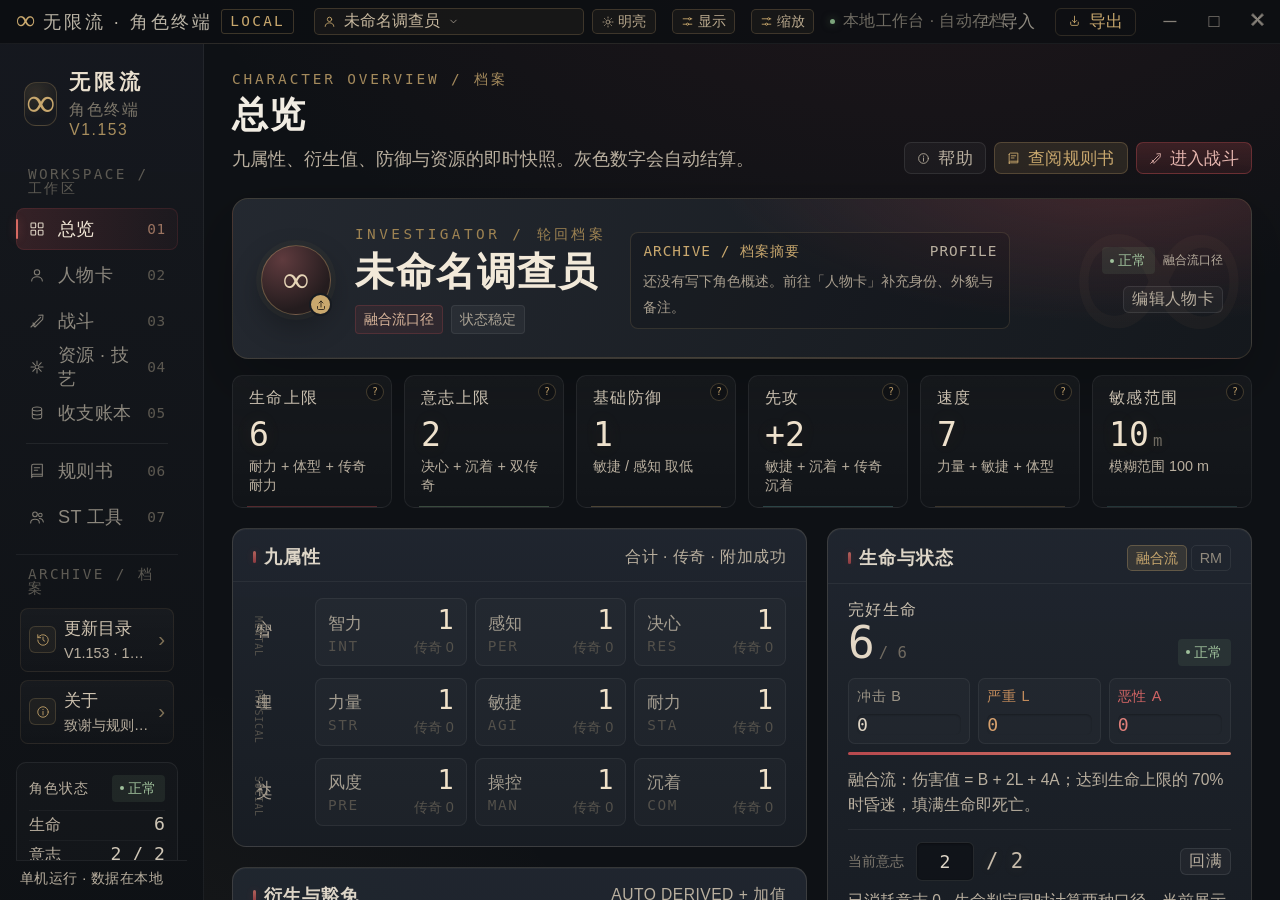
==== commit 27c37082: "feat: make the attack-check picker stand out" ====
--- a/web/index.html
+++ b/web/index.html
@@ -81,7 +81,7 @@
           <div class="brand-mark">∞</div>
           <div class="brand-text">
             <div class="brand-title">无限流</div>
-            <div class="brand-sub">角色终端 <span>V1.152</span></div>
+            <div class="brand-sub">角色终端 <span>V1.153</span></div>
           </div>
         </div>
 
@@ -128,7 +128,7 @@
         <div class="side-tools">
           <button class="side-tool" data-action="changelog-open">
             <span class="side-tool-icon" data-icon="history"></span>
-            <span class="side-tool-text"><b>更新目录</b><small>V1.152 · 149 版</small></span>
+            <span class="side-tool-text"><b>更新目录</b><small>V1.153 · 150 版</small></span>
             <span class="side-tool-arrow">›</span>
           </button>
           <button class="side-tool" data-action="about-open">
@@ -207,7 +207,7 @@
         <span class="about-seal">∞</span>
         <span>无限流 · 角色终端</span>
         <span class="about-dot">·</span>
-        <span>V1.152</span>
+        <span>V1.153</span>
       </div>
       <div class="about-actions">
         <button class="btn gold" data-action="about-check-update">⟳ 检查更新</button>
@@ -223,7 +223,7 @@
       <div class="changelog-head">
         <div class="about-kicker">CHANGELOG · 更新目录</div>
         <h2 class="changelog-title" id="changelog-title">版本记录</h2>
-        <div class="changelog-sub">按每次更新递增 · 共 <b id="changelog-count">149</b> 个版本 · 当前 <span id="changelog-current">V1.152</span></div>
+        <div class="changelog-sub">按每次更新递增 · 共 <b id="changelog-count">150</b> 个版本 · 当前 <span id="changelog-current">V1.153</span></div>
         <div class="about-divider"><i></i><span>◆</span><i></i></div>
       </div>
       <div class="changelog-scroll" id="changelog-list"></div>
--- a/web/app.css
+++ b/web/app.css
@@ -2619,4 +2619,19 @@
 /* ---- 装备位卡片随内容撑高（V1.152） ---- */
 .equip-item { display: flex; flex-direction: column; }
 .equip-item input { flex: 0 0 auto; }
-.equip-item textarea { flex: 1 1 auto; resize: none; overflow: hidden; }+.equip-item textarea { flex: 1 1 auto; resize: none; overflow: hidden; }
+/* ---- 读取攻击检定：让这一项跳出来（V1.153） ---- */
+.st-attack-import-label {
+  display: flex; align-items: center; gap: 4px;
+  color: var(--gold); font-size: 10px; letter-spacing: .02em;
+}
+.st-attack-import-label svg { width: 11px; height: 11px; }
+.st-attack-import select {
+  border-color: rgba(201,168,110,.5) !important;
+  background: rgba(201,168,110,.10) !important;
+  color: var(--gold) !important;
+}
+.st-attack-import select:hover { border-color: rgba(201,168,110,.8) !important; background: rgba(201,168,110,.18) !important; }
+.st-attack-import select:focus { border-color: var(--gold) !important; background: rgba(201,168,110,.2) !important; box-shadow: 0 0 0 2px rgba(201,168,110,.18); }
+.st-attack-import.is-empty select { border-color: rgba(201,168,110,.85) !important; background: rgba(201,168,110,.16) !important; }
+html[data-theme="light"] .st-attack-import select { border-color: rgba(143,106,50,.55) !important; background: rgba(201,168,110,.16) !important; color: #7d5a22 !important; }
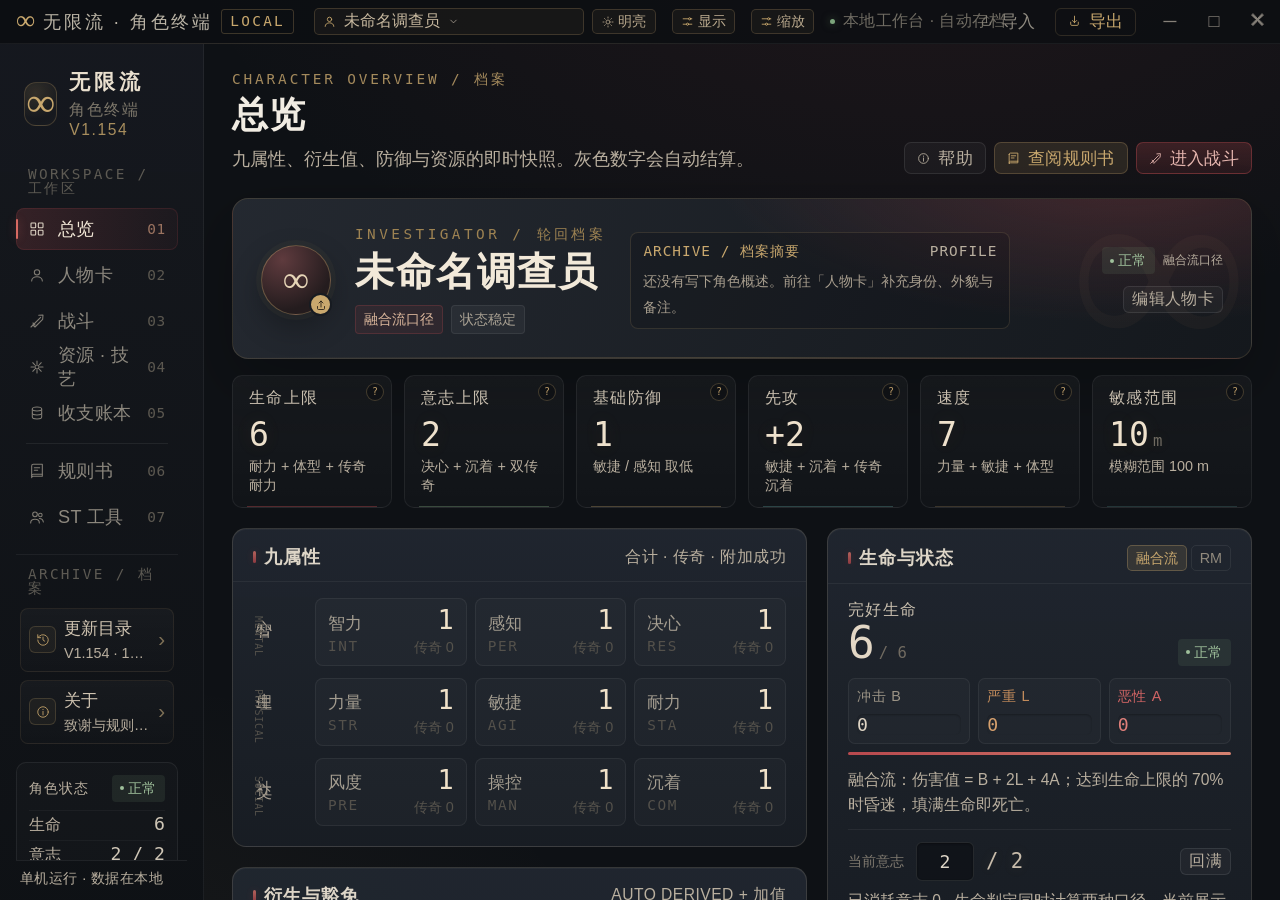
==== commit 6327c3a3: "feat: rename to import preset, empty hint and import flash" ====
--- a/web/index.html
+++ b/web/index.html
@@ -81,7 +81,7 @@
           <div class="brand-mark">∞</div>
           <div class="brand-text">
             <div class="brand-title">无限流</div>
-            <div class="brand-sub">角色终端 <span>V1.153</span></div>
+            <div class="brand-sub">角色终端 <span>V1.154</span></div>
           </div>
         </div>
 
@@ -128,7 +128,7 @@
         <div class="side-tools">
           <button class="side-tool" data-action="changelog-open">
             <span class="side-tool-icon" data-icon="history"></span>
-            <span class="side-tool-text"><b>更新目录</b><small>V1.153 · 150 版</small></span>
+            <span class="side-tool-text"><b>更新目录</b><small>V1.154 · 151 版</small></span>
             <span class="side-tool-arrow">›</span>
           </button>
           <button class="side-tool" data-action="about-open">
@@ -207,7 +207,7 @@
         <span class="about-seal">∞</span>
         <span>无限流 · 角色终端</span>
         <span class="about-dot">·</span>
-        <span>V1.153</span>
+        <span>V1.154</span>
       </div>
       <div class="about-actions">
         <button class="btn gold" data-action="about-check-update">⟳ 检查更新</button>
@@ -223,7 +223,7 @@
       <div class="changelog-head">
         <div class="about-kicker">CHANGELOG · 更新目录</div>
         <h2 class="changelog-title" id="changelog-title">版本记录</h2>
-        <div class="changelog-sub">按每次更新递增 · 共 <b id="changelog-count">150</b> 个版本 · 当前 <span id="changelog-current">V1.153</span></div>
+        <div class="changelog-sub">按每次更新递增 · 共 <b id="changelog-count">151</b> 个版本 · 当前 <span id="changelog-current">V1.154</span></div>
         <div class="about-divider"><i></i><span>◆</span><i></i></div>
       </div>
       <div class="changelog-scroll" id="changelog-list"></div>
--- a/web/app.css
+++ b/web/app.css
@@ -2634,4 +2634,11 @@
 .st-attack-import select:hover { border-color: rgba(201,168,110,.8) !important; background: rgba(201,168,110,.18) !important; }
 .st-attack-import select:focus { border-color: var(--gold) !important; background: rgba(201,168,110,.2) !important; box-shadow: 0 0 0 2px rgba(201,168,110,.18); }
 .st-attack-import.is-empty select { border-color: rgba(201,168,110,.85) !important; background: rgba(201,168,110,.16) !important; }
-html[data-theme="light"] .st-attack-import select { border-color: rgba(143,106,50,.55) !important; background: rgba(201,168,110,.16) !important; color: #7d5a22 !important; }+html[data-theme="light"] .st-attack-import select { border-color: rgba(143,106,50,.55) !important; background: rgba(201,168,110,.16) !important; color: #7d5a22 !important; }
+/* ---- 导入预设后的反馈（V1.154） ---- */
+@keyframes stFlash {
+  0% { box-shadow: inset 0 0 0 1px rgba(201,168,110,.9); background: rgba(201,168,110,.18); }
+  100% { box-shadow: inset 0 0 0 1px rgba(201,168,110,0); background: transparent; }
+}
+.st-attack-table tr.st-flash > td { animation: stFlash .9s ease-out; }
+.st-attack-hint { margin-top: 6px; color: var(--gold); font-size: 11px; letter-spacing: .02em; }
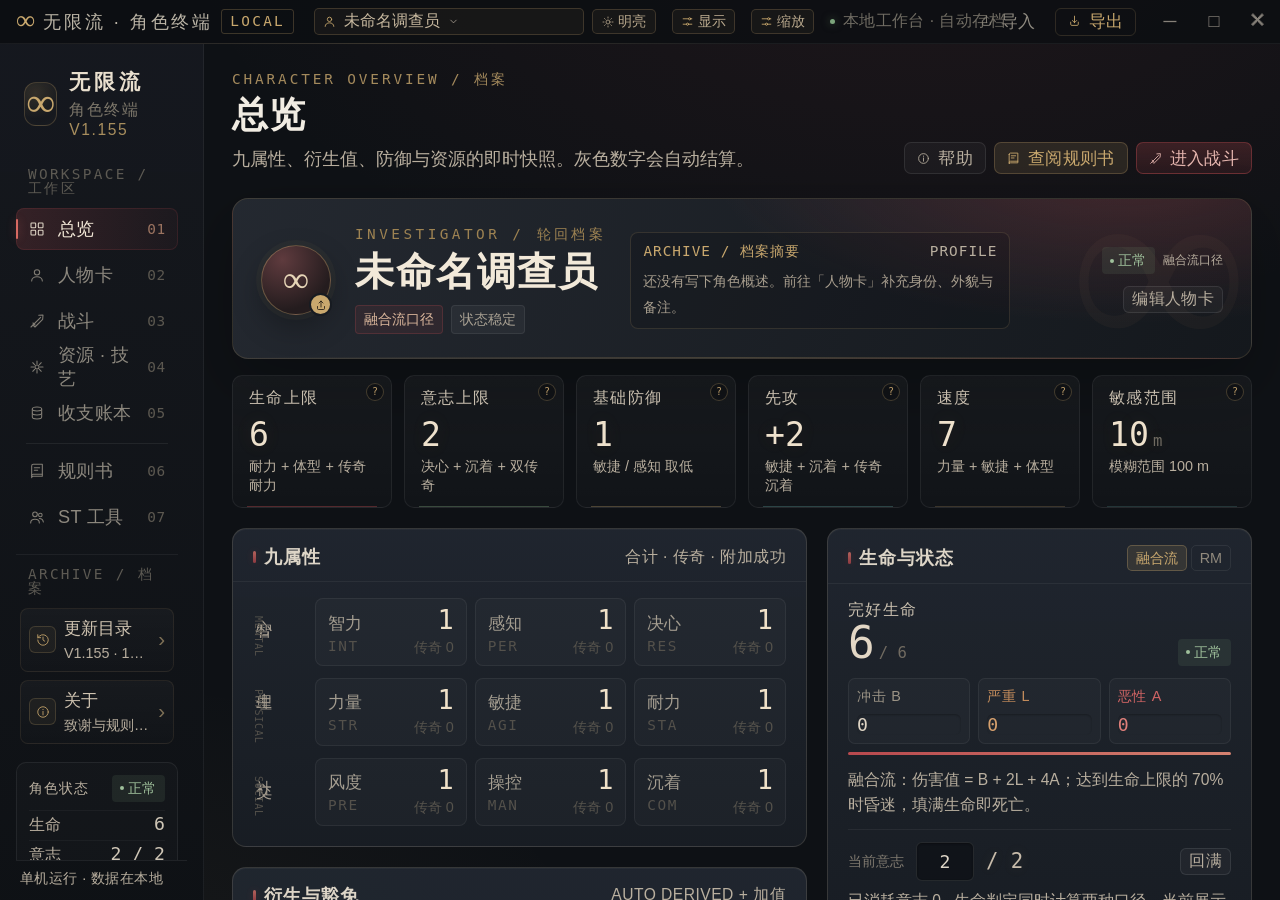
==== commit fa4c1155: "feat: auto-grow effect boxes and expand editor for long fields" ====
--- a/web/index.html
+++ b/web/index.html
@@ -81,7 +81,7 @@
           <div class="brand-mark">∞</div>
           <div class="brand-text">
             <div class="brand-title">无限流</div>
-            <div class="brand-sub">角色终端 <span>V1.154</span></div>
+            <div class="brand-sub">角色终端 <span>V1.155</span></div>
           </div>
         </div>
 
@@ -128,7 +128,7 @@
         <div class="side-tools">
           <button class="side-tool" data-action="changelog-open">
             <span class="side-tool-icon" data-icon="history"></span>
-            <span class="side-tool-text"><b>更新目录</b><small>V1.154 · 151 版</small></span>
+            <span class="side-tool-text"><b>更新目录</b><small>V1.155 · 152 版</small></span>
             <span class="side-tool-arrow">›</span>
           </button>
           <button class="side-tool" data-action="about-open">
@@ -207,7 +207,7 @@
         <span class="about-seal">∞</span>
         <span>无限流 · 角色终端</span>
         <span class="about-dot">·</span>
-        <span>V1.154</span>
+        <span>V1.155</span>
       </div>
       <div class="about-actions">
         <button class="btn gold" data-action="about-check-update">⟳ 检查更新</button>
@@ -223,7 +223,7 @@
       <div class="changelog-head">
         <div class="about-kicker">CHANGELOG · 更新目录</div>
         <h2 class="changelog-title" id="changelog-title">版本记录</h2>
-        <div class="changelog-sub">按每次更新递增 · 共 <b id="changelog-count">151</b> 个版本 · 当前 <span id="changelog-current">V1.154</span></div>
+        <div class="changelog-sub">按每次更新递增 · 共 <b id="changelog-count">152</b> 个版本 · 当前 <span id="changelog-current">V1.155</span></div>
         <div class="about-divider"><i></i><span>◆</span><i></i></div>
       </div>
       <div class="changelog-scroll" id="changelog-list"></div>
--- a/web/app.css
+++ b/web/app.css
@@ -2641,4 +2641,9 @@
   100% { box-shadow: inset 0 0 0 1px rgba(201,168,110,0); background: transparent; }
 }
 .st-attack-table tr.st-flash > td { animation: stFlash .9s ease-out; }
-.st-attack-hint { margin-top: 6px; color: var(--gold); font-size: 11px; letter-spacing: .02em; }+.st-attack-hint { margin-top: 6px; color: var(--gold); font-size: 11px; letter-spacing: .02em; }
+/* ---- 效果框随内容撑高 + 双击放大（V1.155） ---- */
+textarea.trait-effect, textarea.feat-effect,
+.res-main textarea, .tech-row textarea,
+textarea[data-auto-grow] { resize: none; overflow: hidden; }
+textarea[data-expand] { cursor: text; }
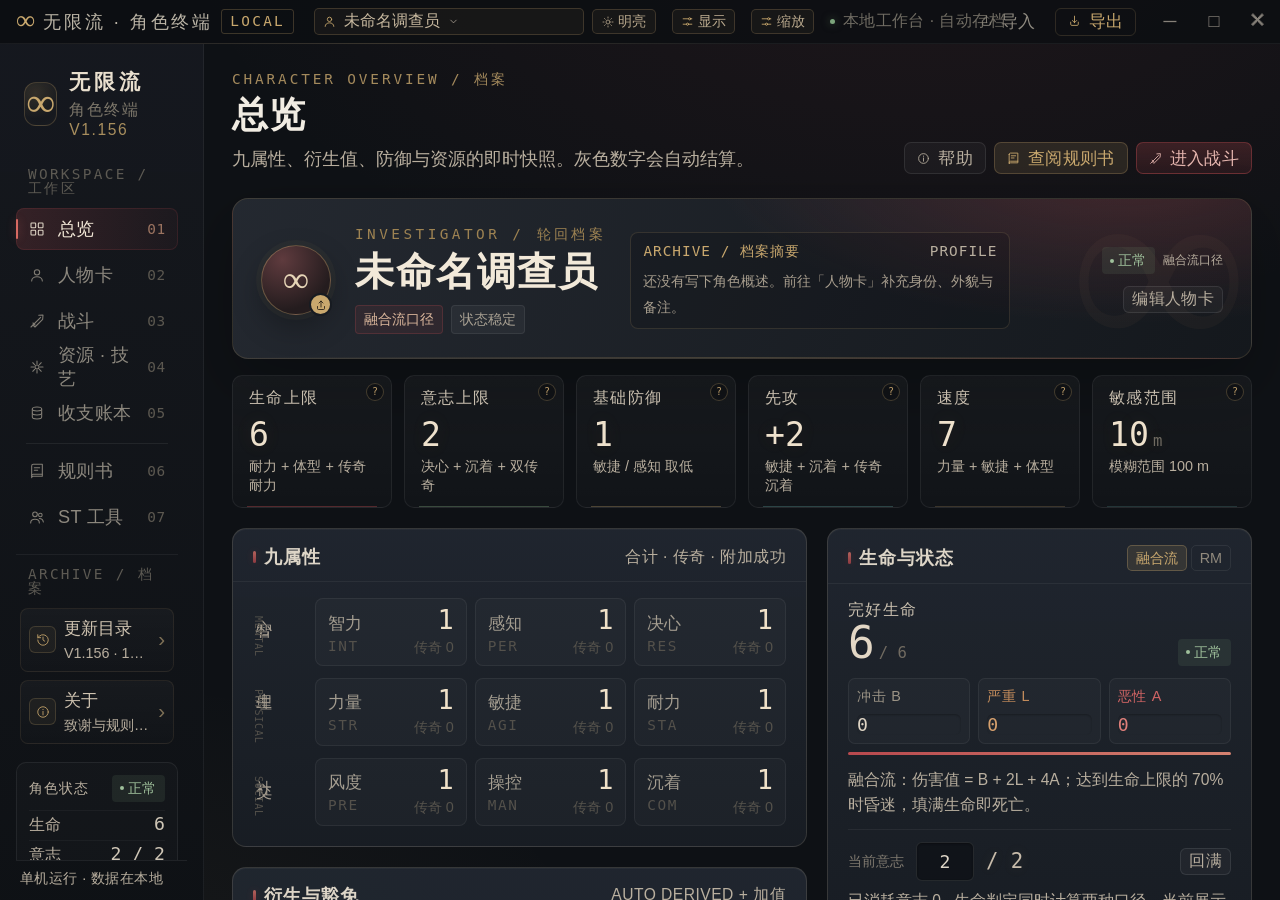
==== commit a0e4b5da: "feat: light refresh for target add/remove and ledger reorder" ====
--- a/web/index.html
+++ b/web/index.html
@@ -81,7 +81,7 @@
           <div class="brand-mark">∞</div>
           <div class="brand-text">
             <div class="brand-title">无限流</div>
-            <div class="brand-sub">角色终端 <span>V1.155</span></div>
+            <div class="brand-sub">角色终端 <span>V1.156</span></div>
           </div>
         </div>
 
@@ -128,7 +128,7 @@
         <div class="side-tools">
           <button class="side-tool" data-action="changelog-open">
             <span class="side-tool-icon" data-icon="history"></span>
-            <span class="side-tool-text"><b>更新目录</b><small>V1.155 · 152 版</small></span>
+            <span class="side-tool-text"><b>更新目录</b><small>V1.156 · 153 版</small></span>
             <span class="side-tool-arrow">›</span>
           </button>
           <button class="side-tool" data-action="about-open">
@@ -207,7 +207,7 @@
         <span class="about-seal">∞</span>
         <span>无限流 · 角色终端</span>
         <span class="about-dot">·</span>
-        <span>V1.155</span>
+        <span>V1.156</span>
       </div>
       <div class="about-actions">
         <button class="btn gold" data-action="about-check-update">⟳ 检查更新</button>
@@ -223,7 +223,7 @@
       <div class="changelog-head">
         <div class="about-kicker">CHANGELOG · 更新目录</div>
         <h2 class="changelog-title" id="changelog-title">版本记录</h2>
-        <div class="changelog-sub">按每次更新递增 · 共 <b id="changelog-count">152</b> 个版本 · 当前 <span id="changelog-current">V1.155</span></div>
+        <div class="changelog-sub">按每次更新递增 · 共 <b id="changelog-count">153</b> 个版本 · 当前 <span id="changelog-current">V1.156</span></div>
         <div class="about-divider"><i></i><span>◆</span><i></i></div>
       </div>
       <div class="changelog-scroll" id="changelog-list"></div>
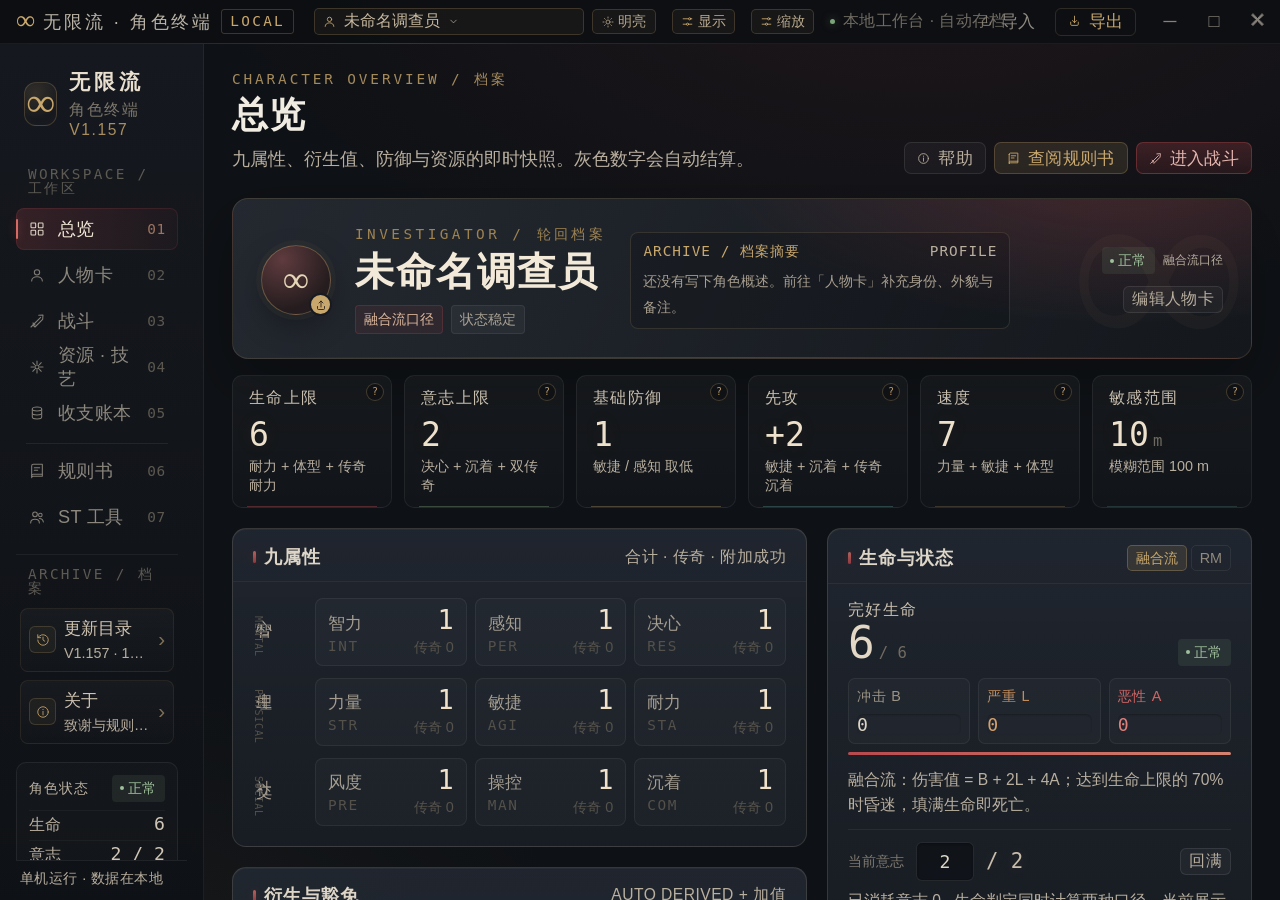
==== commit 1c044113: "feat: rename clear panel, improve empty states" ====
--- a/web/index.html
+++ b/web/index.html
@@ -81,7 +81,7 @@
           <div class="brand-mark">∞</div>
           <div class="brand-text">
             <div class="brand-title">无限流</div>
-            <div class="brand-sub">角色终端 <span>V1.156</span></div>
+            <div class="brand-sub">角色终端 <span>V1.157</span></div>
           </div>
         </div>
 
@@ -128,7 +128,7 @@
         <div class="side-tools">
           <button class="side-tool" data-action="changelog-open">
             <span class="side-tool-icon" data-icon="history"></span>
-            <span class="side-tool-text"><b>更新目录</b><small>V1.156 · 153 版</small></span>
+            <span class="side-tool-text"><b>更新目录</b><small>V1.157 · 154 版</small></span>
             <span class="side-tool-arrow">›</span>
           </button>
           <button class="side-tool" data-action="about-open">
@@ -207,7 +207,7 @@
         <span class="about-seal">∞</span>
         <span>无限流 · 角色终端</span>
         <span class="about-dot">·</span>
-        <span>V1.156</span>
+        <span>V1.157</span>
       </div>
       <div class="about-actions">
         <button class="btn gold" data-action="about-check-update">⟳ 检查更新</button>
@@ -223,7 +223,7 @@
       <div class="changelog-head">
         <div class="about-kicker">CHANGELOG · 更新目录</div>
         <h2 class="changelog-title" id="changelog-title">版本记录</h2>
-        <div class="changelog-sub">按每次更新递增 · 共 <b id="changelog-count">153</b> 个版本 · 当前 <span id="changelog-current">V1.156</span></div>
+        <div class="changelog-sub">按每次更新递增 · 共 <b id="changelog-count">154</b> 个版本 · 当前 <span id="changelog-current">V1.157</span></div>
         <div class="about-divider"><i></i><span>◆</span><i></i></div>
       </div>
       <div class="changelog-scroll" id="changelog-list"></div>
--- a/web/app.css
+++ b/web/app.css
@@ -2646,4 +2646,7 @@
 textarea.trait-effect, textarea.feat-effect,
 .res-main textarea, .tech-row textarea,
 textarea[data-auto-grow] { resize: none; overflow: hidden; }
-textarea[data-expand] { cursor: text; }+textarea[data-expand] { cursor: text; }
+/* ---- 清空面板按钮（V1.157） ---- */
+.btn.danger-ghost { border-color: rgba(208,94,94,.35); color: var(--red); }
+.btn.danger-ghost:hover { border-color: rgba(208,94,94,.65); background: rgba(208,94,94,.12); color: #ffb0aa; }
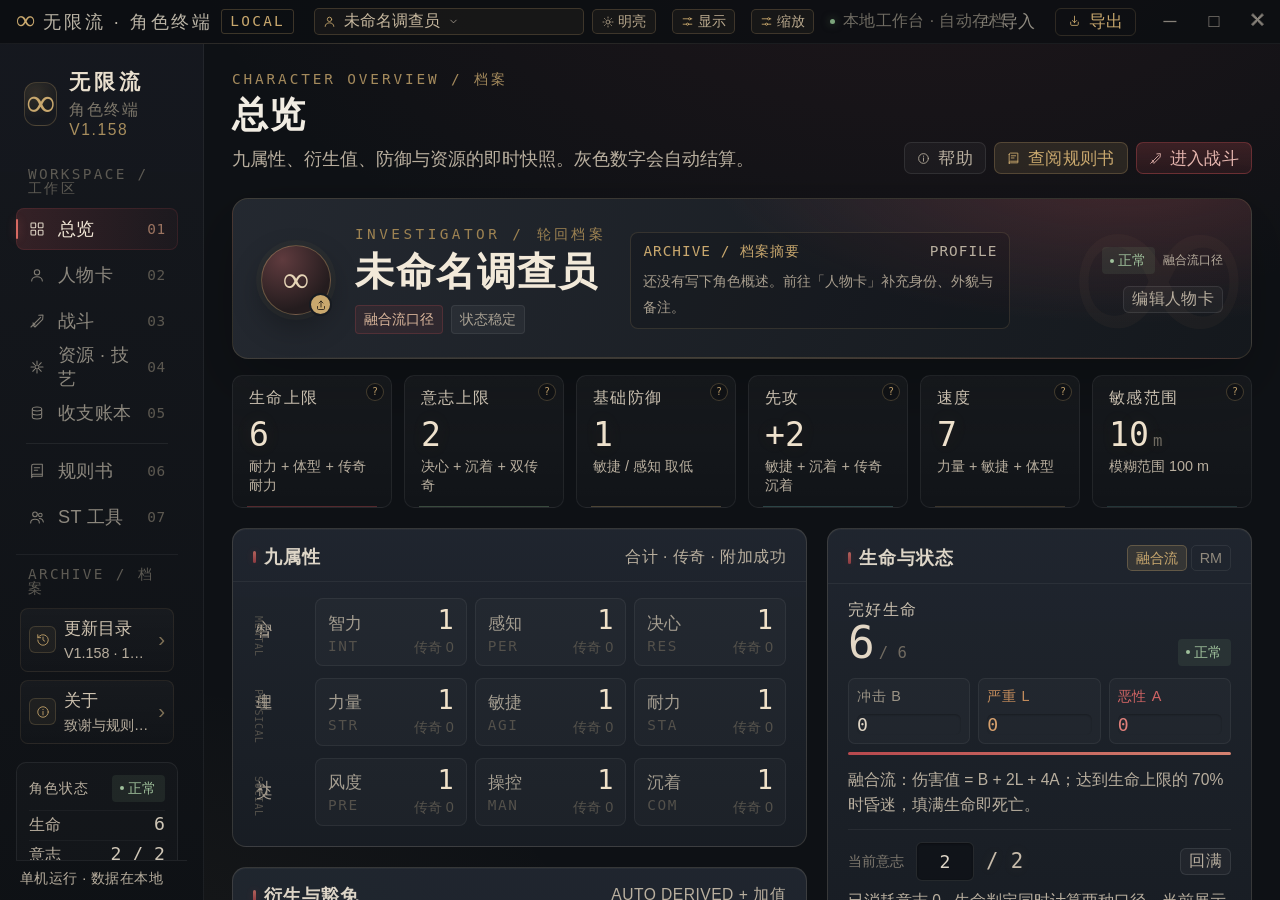
==== commit 8feff21b: "fix: magic pierce no longer reduces morale and other bonuses" ====
--- a/web/index.html
+++ b/web/index.html
@@ -81,7 +81,7 @@
           <div class="brand-mark">∞</div>
           <div class="brand-text">
             <div class="brand-title">无限流</div>
-            <div class="brand-sub">角色终端 <span>V1.157</span></div>
+            <div class="brand-sub">角色终端 <span>V1.158</span></div>
           </div>
         </div>
 
@@ -128,7 +128,7 @@
         <div class="side-tools">
           <button class="side-tool" data-action="changelog-open">
             <span class="side-tool-icon" data-icon="history"></span>
-            <span class="side-tool-text"><b>更新目录</b><small>V1.157 · 154 版</small></span>
+            <span class="side-tool-text"><b>更新目录</b><small>V1.158 · 155 版</small></span>
             <span class="side-tool-arrow">›</span>
           </button>
           <button class="side-tool" data-action="about-open">
@@ -207,7 +207,7 @@
         <span class="about-seal">∞</span>
         <span>无限流 · 角色终端</span>
         <span class="about-dot">·</span>
-        <span>V1.157</span>
+        <span>V1.158</span>
       </div>
       <div class="about-actions">
         <button class="btn gold" data-action="about-check-update">⟳ 检查更新</button>
@@ -223,7 +223,7 @@
       <div class="changelog-head">
         <div class="about-kicker">CHANGELOG · 更新目录</div>
         <h2 class="changelog-title" id="changelog-title">版本记录</h2>
-        <div class="changelog-sub">按每次更新递增 · 共 <b id="changelog-count">154</b> 个版本 · 当前 <span id="changelog-current">V1.157</span></div>
+        <div class="changelog-sub">按每次更新递增 · 共 <b id="changelog-count">155</b> 个版本 · 当前 <span id="changelog-current">V1.158</span></div>
         <div class="about-divider"><i></i><span>◆</span><i></i></div>
       </div>
       <div class="changelog-scroll" id="changelog-list"></div>
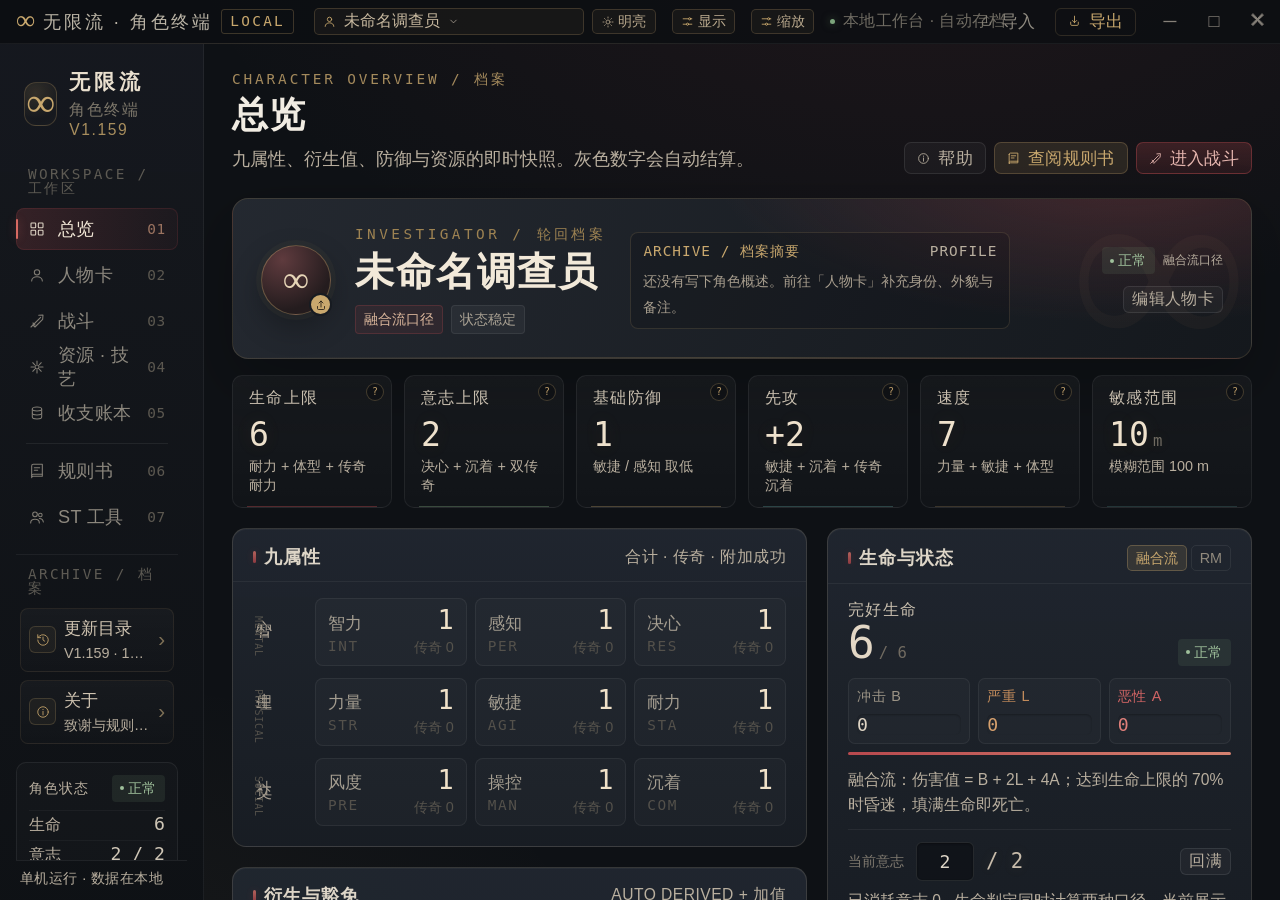
==== commit fd558d13: "refactor: single source of truth for defense pierce groups" ====
--- a/web/index.html
+++ b/web/index.html
@@ -81,7 +81,7 @@
           <div class="brand-mark">∞</div>
           <div class="brand-text">
             <div class="brand-title">无限流</div>
-            <div class="brand-sub">角色终端 <span>V1.158</span></div>
+            <div class="brand-sub">角色终端 <span>V1.159</span></div>
           </div>
         </div>
 
@@ -128,7 +128,7 @@
         <div class="side-tools">
           <button class="side-tool" data-action="changelog-open">
             <span class="side-tool-icon" data-icon="history"></span>
-            <span class="side-tool-text"><b>更新目录</b><small>V1.158 · 155 版</small></span>
+            <span class="side-tool-text"><b>更新目录</b><small>V1.159 · 156 版</small></span>
             <span class="side-tool-arrow">›</span>
           </button>
           <button class="side-tool" data-action="about-open">
@@ -207,7 +207,7 @@
         <span class="about-seal">∞</span>
         <span>无限流 · 角色终端</span>
         <span class="about-dot">·</span>
-        <span>V1.158</span>
+        <span>V1.159</span>
       </div>
       <div class="about-actions">
         <button class="btn gold" data-action="about-check-update">⟳ 检查更新</button>
@@ -223,7 +223,7 @@
       <div class="changelog-head">
         <div class="about-kicker">CHANGELOG · 更新目录</div>
         <h2 class="changelog-title" id="changelog-title">版本记录</h2>
-        <div class="changelog-sub">按每次更新递增 · 共 <b id="changelog-count">155</b> 个版本 · 当前 <span id="changelog-current">V1.158</span></div>
+        <div class="changelog-sub">按每次更新递增 · 共 <b id="changelog-count">156</b> 个版本 · 当前 <span id="changelog-current">V1.159</span></div>
         <div class="about-divider"><i></i><span>◆</span><i></i></div>
       </div>
       <div class="changelog-scroll" id="changelog-list"></div>
--- a/web/app.css
+++ b/web/app.css
@@ -2649,4 +2649,19 @@
 textarea[data-expand] { cursor: text; }
 /* ---- 清空面板按钮（V1.157） ---- */
 .btn.danger-ghost { border-color: rgba(208,94,94,.35); color: var(--red); }
-.btn.danger-ghost:hover { border-color: rgba(208,94,94,.65); background: rgba(208,94,94,.12); color: #ffb0aa; }+.btn.danger-ghost:hover { border-color: rgba(208,94,94,.65); background: rgba(208,94,94,.12); color: #ffb0aa; }
+/* ---- 防御分组色标（V1.159） ---- */
+.def-dot { display: inline-block; width: 6px; height: 6px; border-radius: 50%; margin-right: 7px; vertical-align: middle; background: var(--faint); box-shadow: 0 0 0 2px rgba(255,255,255,.04); }
+.def-p-fast .def-dot { background: #6fb3c8; }
+.def-p-armor .def-dot { background: #c98a4e; }
+.def-p-magic .def-dot { background: #9a7fc4; }
+.def-p-none .def-dot { background: #6f6a60; }
+.def-p-counter .def-dot { background: #7ca47b; }
+html[data-theme="light"] .def-p-fast .def-dot { background: #3f7c8e; }
+html[data-theme="light"] .def-p-armor .def-dot { background: #8a5a22; }
+html[data-theme="light"] .def-p-magic .def-dot { background: #6a4f96; }
+html[data-theme="light"] .def-p-none .def-dot { background: #9a938a; }
+html[data-theme="light"] .def-p-counter .def-dot { background: #4f7a4c; }
+
+.def-legend { display: flex; flex-wrap: wrap; gap: 14px; padding: 8px 0 2px; color: var(--dim); font-size: 10px; }
+.def-legend span { display: inline-flex; align-items: center; gap: 0; }
